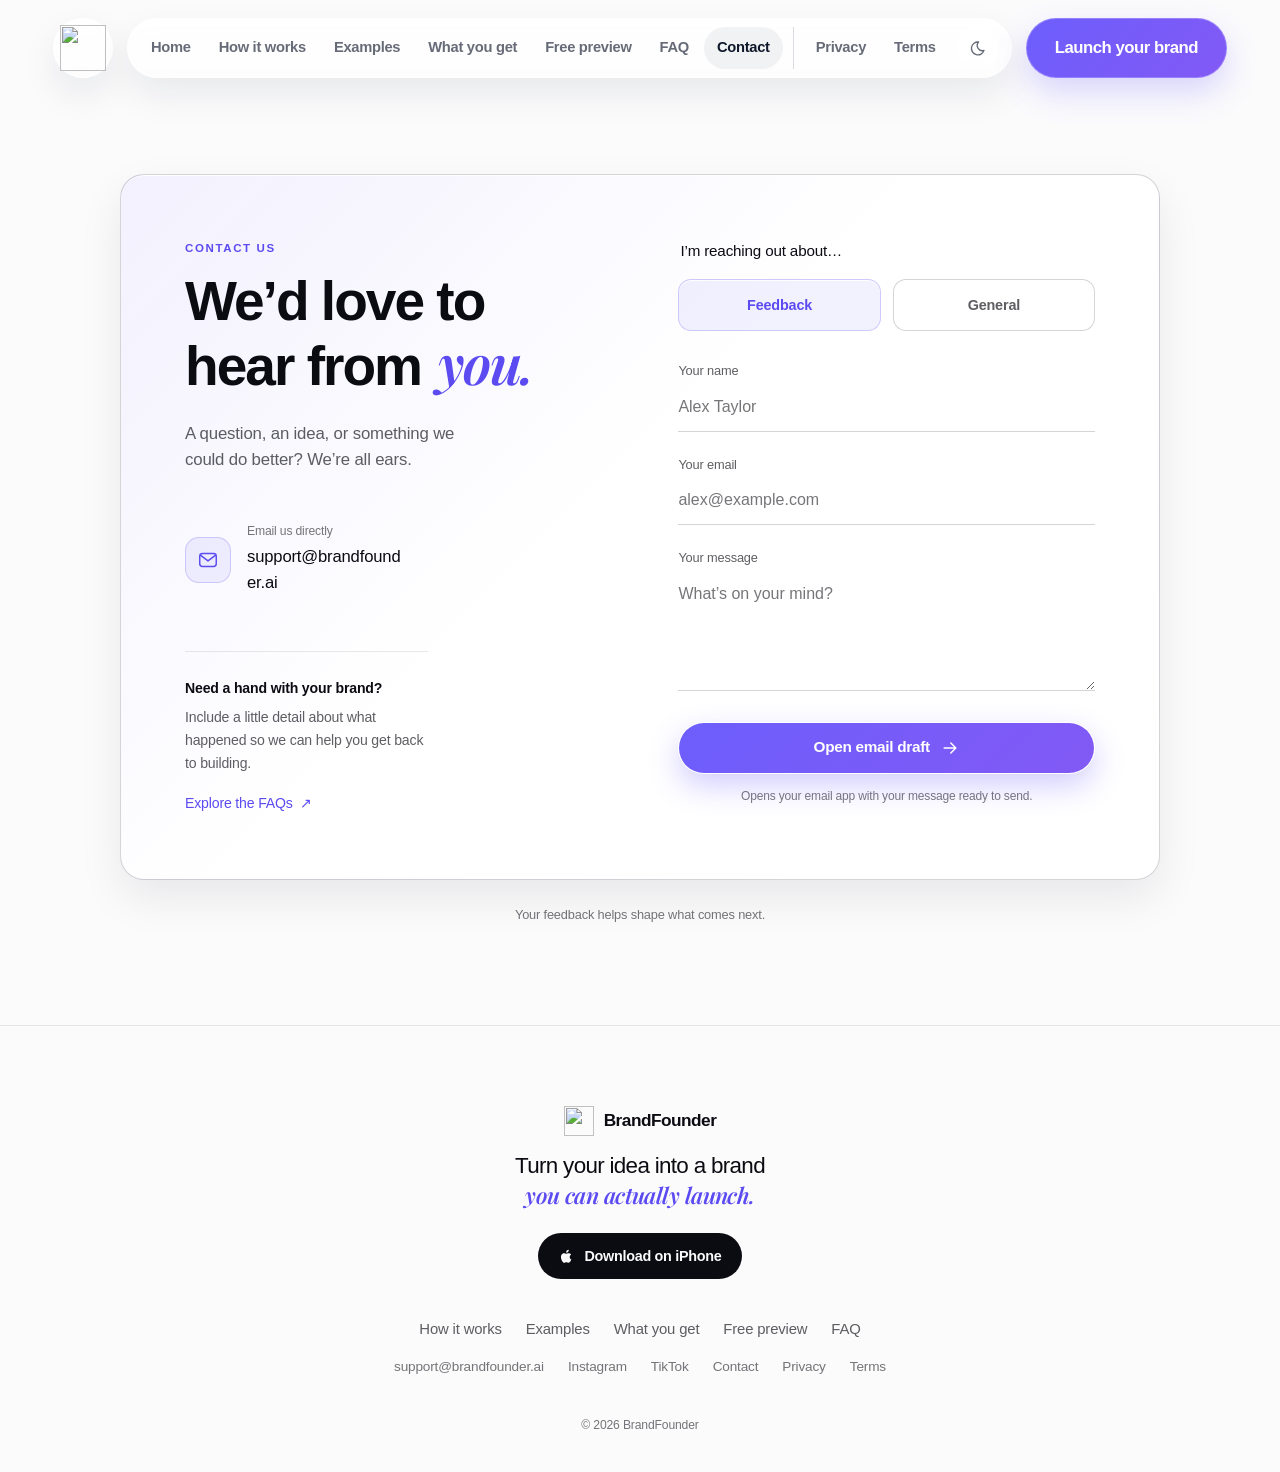
==== pages/contact.html @ 8dac2c92 "Rebuild the desktop hero as layers with a Revolut-style scroll transition The desktop hero is the or" ====
<!DOCTYPE html>
<html lang="en-GB">
<head>
  <meta charset="UTF-8" />
  <meta name="viewport" content="width=device-width, initial-scale=1.0" />
  <meta name="color-scheme" content="dark light" />
  <meta name="theme-color" content="#07070d" media="(prefers-color-scheme: dark)" />
  <meta name="theme-color" content="#fbfbfc" media="(prefers-color-scheme: light)" />
  <title>Contact | BrandFounder</title>
  <meta name="description" content="Get in touch with BrandFounder. Share feedback, ask a question, or get help with your brand." />
  <link rel="canonical" href="https://brandfounder.ai/pages/contact.html" />
  <meta property="og:title" content="Contact | BrandFounder" />
  <meta property="og:description" content="Get in touch with BrandFounder. Share feedback, ask a question, or get help with your brand." />
  <meta property="og:type" content="website" />
  <meta property="og:url" content="https://brandfounder.ai/pages/contact.html" />
  <meta property="og:image" content="https://brandfounder.ai/images/logos/brandfounder-logo.png" />
  <meta name="twitter:card" content="summary_large_image" />
  <meta name="twitter:title" content="Contact | BrandFounder" />
  <meta name="twitter:description" content="Get in touch with BrandFounder. Share feedback, ask a question, or get help with your brand." />
  <meta name="twitter:image" content="https://brandfounder.ai/images/logos/brandfounder-logo.png" />
  <script>
    (() => {
      try {
        const storedTheme = window.localStorage.getItem('brandfounder-theme');
        if (storedTheme === 'light' || storedTheme === 'dark') document.documentElement.dataset.theme = storedTheme;
      } catch (error) { console.warn('Theme preference unavailable.', error); }
    })();
  </script>
  <link rel="stylesheet" href="../styles/fonts.css?v=26" />
  <link rel="stylesheet" href="../styles/site.css?v=26" />
  <link rel="stylesheet" href="../styles/navbar.css?v=26" />

  <script src="../scripts/navbar.js?v=26" defer></script>
  <script src="../scripts/site.js?v=26" defer></script>
  <link rel="stylesheet" href="../styles/contact.css" />
  <script src="../scripts/contact.js" defer></script>
  <link rel="icon" href="../favicon.ico?v=2" sizes="16x16 32x32 48x48 64x64" />
  <link rel="icon" type="image/svg+xml" href="../favicon.svg?v=2" sizes="any" />
</head>
<body class="contact-page">
  <a class="skip-link" href="#main">Skip to content</a>
  <header class="navbar">
    <div class="navbar-shell">
      <button class="navbar-brand" id="navbar-brand-toggle" type="button" aria-label="Open navigation" aria-controls="nav-menu" aria-expanded="true">
        <picture>
          <source srcset="../images/logos/logo_white.png" media="(prefers-color-scheme: dark)" data-theme-dark-source />
          <img src="../images/logos/logo_gradient.png" alt="" class="logo-icon" width="28" height="28" decoding="async" />
        </picture>
      </button>

      <div class="navbar-pill">
        <nav class="nav-links" aria-label="Primary">
          <button class="menu-toggle" id="menu-toggle" type="button" aria-label="Toggle menu" aria-controls="nav-menu" aria-expanded="false">
            <span></span><span></span><span></span>
          </button>
          <ul id="nav-menu">
            <li><a href="../index.html">Home</a></li>
            <li><a href="../index.html#how-it-works">How it works</a></li>
            <li><a href="../index.html#examples">Examples</a></li>
            <li><a href="../index.html#inside">What you get</a></li>
            <li><a href="../index.html#preview">Free preview</a></li>
            <li><a href="../index.html#faq">FAQ</a></li>
            <li><a href="contact.html" class="is-active" aria-current="page">Contact</a></li>
            <li class="nav-legal"><a href="privacy-policy.html">Privacy</a></li>
            <li class="nav-legal"><a href="terms.html">Terms</a></li>
            <li class="nav-cta-item"><a class="nav-menu-cta" href="https://apps.apple.com/app/id6759218062" target="_blank" rel="noopener noreferrer"><img class="nmc-icon" src="../images/icons/brandfounder-icon.png" alt="" width="44" height="44" loading="lazy" decoding="async" /><span class="nmc-text"><b>Launch your brand</b><small>Free preview on iPhone</small></span><svg class="nmc-arrow" viewBox="0 0 16 16" aria-hidden="true" fill="none" stroke="currentColor" stroke-width="1.8" stroke-linecap="round" stroke-linejoin="round"><path d="M3 8h10M9 4l4 4-4 4"/></svg></a></li>
          </ul>
        </nav>
        <button class="theme-toggle" id="theme-toggle" type="button" aria-label="Switch to dark mode" title="Switch to dark mode">
          <span class="theme-toggle-icon" aria-hidden="true"></span>
        </button>
      </div>

      <a class="navbar-cta" href="https://apps.apple.com/app/id6759218062" target="_blank" rel="noopener noreferrer">Launch your brand</a>
    </div>
  </header>

  <main id="main">
    <section class="contact-section" aria-labelledby="contact-title">
      <div class="wrap">
        <div class="contact-card">
          <div class="contact-intro">
            <p class="eyebrow">Contact us</p>
            <h1 class="h1" id="contact-title">We’d love to<br />hear from <span class="ser">you.</span></h1>
            <p class="contact-lede">A question, an idea, or something we could do better? We’re all ears.</p>
            <a class="contact-detail" href="mailto:support@brandfounder.ai">
              <span class="contact-icon" aria-hidden="true"><svg viewBox="0 0 24 24" fill="none" stroke="currentColor" stroke-width="1.6" stroke-linecap="round" stroke-linejoin="round"><rect x="3" y="5" width="18" height="14" rx="3"/><path d="m4 7 8 6 8-6"/></svg></span>
              <span><span class="contact-detail-label">Email us directly</span><span class="contact-email">support@brandfounder.ai</span></span>
            </a>
            <div class="contact-help">
              <p>Need a hand with your brand?</p>
              <span>Include a little detail about what happened so we can help you get back to building.</span>
              <a href="../index.html#faq">Explore the FAQs <span aria-hidden="true">↗</span></a>
            </div>
          </div>

          <form class="contact-form" id="contact-form" action="mailto:support@brandfounder.ai" method="post" enctype="text/plain" aria-label="Contact BrandFounder">
            <fieldset class="contact-topics">
              <legend>I’m reaching out about…</legend>
              <div class="contact-topic-options">
                <label class="contact-topic"><input type="radio" name="topic" value="Feedback" checked /><span>Feedback</span></label>
                <label class="contact-topic"><input type="radio" name="topic" value="General" /><span>General</span></label>
              </div>
            </fieldset>
            <div class="contact-field">
              <label for="contact-name">Your name</label>
              <input id="contact-name" name="name" type="text" autocomplete="name" placeholder="Alex Taylor" maxlength="100" required />
            </div>
            <div class="contact-field">
              <label for="contact-email">Your email</label>
              <input id="contact-email" name="email" type="email" autocomplete="email" placeholder="alex@example.com" maxlength="254" required />
            </div>
            <div class="contact-field contact-field--message">
              <label for="contact-message">Your message</label>
              <textarea id="contact-message" name="message" placeholder="What’s on your mind?" rows="4" maxlength="3000" required></textarea>
            </div>
            <button class="btn btn-grad contact-submit" type="submit" aria-describedby="contact-email-note">Open email draft <svg viewBox="0 0 24 24" fill="none" stroke="currentColor" stroke-width="1.8" stroke-linecap="round" stroke-linejoin="round" aria-hidden="true"><path d="M5 12h14M13 6l6 6-6 6"/></svg></button>
            <p class="contact-note" id="contact-email-note">Opens your email app with your message ready to send.</p>
            <p class="contact-status" id="contact-status" role="status" hidden>Your email app has been asked to open a draft. Send it there to get in touch. If it didn’t open, <a id="contact-draft-link" href="mailto:support@brandfounder.ai">try opening the draft again</a> or email <a href="mailto:support@brandfounder.ai">support@brandfounder.ai</a> directly.</p>
            <noscript><p class="contact-note">You can also email <a href="mailto:support@brandfounder.ai">support@brandfounder.ai</a> directly.</p></noscript>
          </form>
        </div>
        <p class="contact-below">Your feedback helps shape what comes next.</p>
      </div>
    </section>
  </main>

  <footer class="site-foot">
    <div class="wrap sf">
      <a class="sf-logo" href="../index.html" aria-label="BrandFounder home">
        <picture>
          <source srcset="../images/logos/logo_white.png" media="(prefers-color-scheme: dark)" data-theme-dark-source />
          <img src="../images/logos/logo_black.png" alt="" width="30" height="30" loading="lazy" decoding="async" />
        </picture>
        <span>BrandFounder</span>
      </a>
      <p class="sf-line">Turn your idea into a brand <span class="ser">you can actually launch.</span></p>
      <a class="sf-store" href="https://apps.apple.com/app/id6759218062" target="_blank" rel="noopener noreferrer">
        <svg viewBox="0 0 24 24" aria-hidden="true" fill="currentColor"><path d="M16.5 12.6c0-2.3 1.9-3.4 2-3.5-1.1-1.6-2.8-1.8-3.4-1.8-1.4-.2-2.8.9-3.5.9s-1.8-.8-3-.8c-1.5 0-2.9.9-3.7 2.3-1.6 2.7-.4 6.8 1.1 9 .8 1.1 1.6 2.3 2.8 2.2 1.1 0 1.6-.7 3-.7s1.8.7 3 .7 2-1.1 2.8-2.1c.9-1.2 1.2-2.4 1.3-2.4-.1 0-2.4-.9-2.4-3.8zM14.3 5.3c.6-.8 1-1.9.9-3-.9 0-2 .6-2.7 1.4-.6.7-1.1 1.8-.9 2.9 1 0 2.1-.5 2.7-1.3z"/></svg>
        <span>Download on iPhone</span>
      </a>

      <nav class="sf-nav" aria-label="Footer">
        <ul>
          <li><a href="../index.html#how-it-works">How it works</a></li>
          <li><a href="../index.html#examples">Examples</a></li>
          <li><a href="../index.html#inside">What you get</a></li>
          <li><a href="../index.html#preview">Free preview</a></li>
          <li><a href="../index.html#faq">FAQ</a></li>
        </ul>
        <ul class="sf-nav-2">
          <li><a href="mailto:support@brandfounder.ai">support@brandfounder.ai</a></li>
          <li><a href="https://www.instagram.com/brandfounder.ai/" target="_blank" rel="noopener noreferrer">Instagram</a></li>
          <li><a href="https://www.tiktok.com/@brandfounder.ai" target="_blank" rel="noopener noreferrer">TikTok</a></li>
          <li><a href="contact.html" aria-current="page">Contact</a></li>
          <li><a href="privacy-policy.html">Privacy</a></li>
          <li><a href="terms.html">Terms</a></li>
        </ul>
      </nav>

      <div class="sf-bar">
        <p>© <span id="year">2026</span> BrandFounder</p>
      </div>
    </div>
  </footer>
</body>
</html>
---- styles/fonts.css ----
@font-face {
  font-family: "Instrument Serif";
  font-style: normal;
  font-weight: 400;
  font-display: swap;
  src: url("../assets/fonts/instrument-serif/instrument-serif-regular-v5.ttf") format("truetype");
}

@font-face {
  font-family: "Instrument Serif";
  font-style: italic;
  font-weight: 400;
  font-display: swap;
  src: url("../assets/fonts/instrument-serif/instrument-serif-italic-v5.ttf") format("truetype");
}

/* Self Package's pack face, self-hosted (SIL Open Font License). */
@font-face {
  font-family: "Space Grotesk";
  font-style: normal;
  font-weight: 300 700;
  font-display: swap;
  src: url("../assets/fonts/space-grotesk/space-grotesk-variable.ttf") format("truetype");
}

/* The site serif: Playfair Display, self-hosted (SIL Open Font License). */
@font-face {
  font-family: "Playfair Display";
  font-style: normal;
  font-weight: 400 900;
  font-display: swap;
  src: url("../assets/fonts/playfair-display/playfair-display-variable.ttf") format("truetype");
}

@font-face {
  font-family: "Playfair Display";
  font-style: italic;
  font-weight: 400 900;
  font-display: swap;
  src: url("../assets/fonts/playfair-display/playfair-display-italic-variable.ttf") format("truetype");
}
---- styles/site.css ----
/* =====================================================================
   site.css — BrandFounder
   Mobile-first. One background, quiet surfaces, compositor-only motion.
   The legal pages share the tokens, base, type and buttons below and
   keep their own sections at the end of this file.
   ===================================================================== */

/* ---------------------------------------------------------------
   1 · TOKENS  (dark is the base; light overrides below)
   --------------------------------------------------------------- */
:root {
    color-scheme: dark;

    --bg:            #08080f;
    --bg-tint:       #0d0d17;
    --surface:       rgba(255, 255, 255, 0.04);
    --surface-2:     rgba(255, 255, 255, 0.07);
    --card:          #0f0f18;
    --card-2:        #14141f;
    --line:          rgba(255, 255, 255, 0.085);
    --line-2:        rgba(255, 255, 255, 0.16);
    --edge:          rgba(255, 255, 255, 0.07);

    --text:          #f4f4f7;
    --text-2:        rgba(255, 255, 255, 0.66);
    --text-3:        rgba(255, 255, 255, 0.55);

    --accent:        #7c6cff;
    --accent-2:      #6d5efc;
    --accent-3:      #8b5cf6;
    --accent-ink:    #b9adff;   /* serif accents inside headings */
    --accent-soft:   rgba(124, 108, 255, 0.14);
    --accent-line:   rgba(124, 108, 255, 0.34);

    /* one blending palette, used everywhere a palette is shown */
    --p1: #2a2160;
    --p2: #4f42b8;
    --p3: #8c74d0;
    --p4: #c2aec8;
    --p5: #ebddd0;

    --mark-invert: 0;   /* the white logo marks flip to black on light surfaces */

    --glow-1:        rgba(124, 108, 255, 0.30);
    --glow-2:        rgba(139, 92, 246, 0.22);
    --glow-3:        rgba(99, 102, 241, 0.18);
    --viz-bg:        linear-gradient(180deg, rgba(124, 108, 255, 0.075), rgba(124, 108, 255, 0) 78%);

    --shadow-sm: 0 2px 10px rgba(0, 0, 0, 0.34);
    --shadow-md: 0 18px 44px rgba(0, 0, 0, 0.42);
    --shadow-lg: 0 40px 90px rgba(0, 0, 0, 0.55);

    --sans: -apple-system, BlinkMacSystemFont, "SF Pro Display", "SF Pro Text",
            "Helvetica Neue", "Segoe UI", Roboto, Arial, sans-serif;
    --mono: ui-monospace, SFMono-Regular, "SF Mono", Menlo, Consolas, monospace;
    /* The site serif, examples included: self-hosted Playfair Display. */
    --serif: "Playfair Display", Georgia, "Times New Roman", serif;

    --wrap: 1040px;
    --gut: 20px;
    --sec-y: clamp(76px, 10vw, 120px);
    --radius: 18px;
    --radius-lg: 24px;

    --ease: cubic-bezier(0.22, 1, 0.36, 1);
    --dur: 720ms;
}

@media (prefers-color-scheme: light) {
    :root:not([data-theme="dark"]) {
        color-scheme: light;
        --bg:          #fbfbfc;
        --bg-tint:     #f3f3f7;
        --surface:     #ffffff;
        --surface-2:   #ffffff;
        --card:        #ffffff;
        --card-2:      #ffffff;
        --line:        rgba(11, 11, 20, 0.09);
        --line-2:      rgba(11, 11, 20, 0.17);
        --edge:        rgba(255, 255, 255, 0.9);
        --text:        #0b0b12;
        --text-2:      rgba(11, 11, 18, 0.66);
        --text-3:      rgba(11, 11, 18, 0.56);
        --accent:      #5b4bf0;
        --accent-2:    #4c3ce8;
        --accent-3:    #7c3aed;
        --accent-ink:  #5b4bf0;
        --accent-soft: rgba(91, 75, 240, 0.08);
        --accent-line: rgba(91, 75, 240, 0.24);
        --p1: #2a2160;
        --p2: #4f42b8;
        --p3: #8c74d0;
        --p4: #c2aec8;
        --p5: #ebddd0;
        --mark-invert: 1;
        --glow-1:      rgba(124, 108, 255, 0.20);
        --glow-2:      rgba(139, 92, 246, 0.14);
        --glow-3:      rgba(99, 102, 241, 0.12);
        --viz-bg:      linear-gradient(180deg, rgba(91, 75, 240, 0.05), rgba(91, 75, 240, 0) 78%);
        --shadow-sm: 0 2px 10px rgba(11, 11, 30, 0.05);
        --shadow-md: 0 18px 44px rgba(11, 11, 30, 0.08);
        --shadow-lg: 0 40px 90px rgba(11, 11, 30, 0.12);
    }
}

:root[data-theme="light"] {
    color-scheme: light;
    --bg:          #fbfbfc;
    --bg-tint:     #f3f3f7;
    --surface:     #ffffff;
    --surface-2:   #ffffff;
    --card:        #ffffff;
    --card-2:      #ffffff;
    --line:        rgba(11, 11, 20, 0.09);
    --line-2:      rgba(11, 11, 20, 0.17);
    --edge:        rgba(255, 255, 255, 0.9);
    --text:        #0b0b12;
    --text-2:      rgba(11, 11, 18, 0.66);
    --text-3:      rgba(11, 11, 18, 0.56);
    --accent:      #5b4bf0;
    --accent-2:    #4c3ce8;
    --accent-3:    #7c3aed;
    --accent-ink:  #5b4bf0;
    --accent-soft: rgba(91, 75, 240, 0.08);
    --accent-line: rgba(91, 75, 240, 0.24);
    --p1: #2a2160;
    --p2: #4f42b8;
    --p3: #8c74d0;
    --p4: #c2aec8;
    --p5: #ebddd0;
    --mark-invert: 1;
    --glow-1:      rgba(124, 108, 255, 0.20);
    --glow-2:      rgba(139, 92, 246, 0.14);
    --glow-3:      rgba(99, 102, 241, 0.12);
    --viz-bg:      linear-gradient(180deg, rgba(91, 75, 240, 0.05), rgba(91, 75, 240, 0) 78%);
    --shadow-sm: 0 2px 10px rgba(11, 11, 30, 0.05);
    --shadow-md: 0 18px 44px rgba(11, 11, 30, 0.08);
    --shadow-lg: 0 40px 90px rgba(11, 11, 30, 0.12);
}

/* ---------------------------------------------------------------
   2 · BASE
   --------------------------------------------------------------- */
*, *::before, *::after { box-sizing: border-box; }

html {
    -webkit-text-size-adjust: 100%;
    scroll-behavior: smooth;
    scroll-padding-top: 0;
    overflow-x: hidden;
}
@supports (overflow: clip) { html { overflow-x: clip; } }

body {
    margin: 0;
    background: var(--bg);
    color: var(--text);
    font-family: var(--sans);
    font-size: 15px;
    line-height: 1.6;
    font-weight: 400;
    letter-spacing: -0.011em;
    -webkit-font-smoothing: antialiased;
    -moz-osx-font-smoothing: grayscale;
}

img, svg, picture, video { display: block; max-width: 100%; }
img { height: auto; }
h1, h2, h3, h4, p, ol, ul, figure, blockquote { margin: 0; }
ul, ol { padding: 0; list-style: none; }
a { color: inherit; text-decoration: none; }
button { font: inherit; color: inherit; background: none; border: 0; padding: 0; cursor: pointer; }

::selection { background: var(--accent); color: #fff; }

:focus-visible {
    outline: 2px solid var(--accent);
    outline-offset: 3px;
    border-radius: 4px;
}

.skip-link {
    position: absolute; left: -9999px; top: 0; z-index: 2000;
    padding: 12px 18px; background: var(--accent); color: #fff;
    border-radius: 0 0 10px 0; font-weight: 600;
}
.skip-link:focus { left: 0; }

.anchor { display: block; height: 0; scroll-margin-top: 100px; }

.nowrap { white-space: nowrap; }

.sr-only {
    position: absolute; width: 1px; height: 1px; margin: -1px; padding: 0;
    overflow: hidden; clip: rect(0 0 0 0); clip-path: inset(50%);
    white-space: nowrap; border: 0;
}

/* ---------------------------------------------------------------
   3 · TYPE
   --------------------------------------------------------------- */
.h1, .h2, .h3 {
    font-weight: 600;
    letter-spacing: -0.036em;
    line-height: 1.06;
    text-wrap: balance;
}

.h1 { font-size: clamp(2.35rem, 9.4vw, 4.4rem); }
.h2 { font-size: clamp(1.8rem, 3.9vw, 2.65rem); line-height: 1.07; }
.h3 { font-size: clamp(1.06rem, 3.3vw, 1.14rem); line-height: 1.2; letter-spacing: -0.026em; }

/* The secondary face carries one short phrase, never a whole heading:
   Playfair Display, semibold italic. */
.ser {
    font-family: var(--serif);
    font-style: italic;
    font-weight: 600;
    letter-spacing: -0.025em;
}
/* the italic leans back into the preceding word — give it a hair of room */
.h1 .ser, .h2 .ser { margin-left: 0.06em; }

.lede {
    font-size: clamp(0.98rem, 2.4vw, 1.06rem);
    line-height: 1.58;
    color: var(--text-2);
    max-width: 50ch;
    text-wrap: pretty;
}

.body {
    font-size: 0.96rem;
    line-height: 1.58;
    color: var(--text-2);
    text-wrap: pretty;
}

.eyebrow {
    font-size: 0.72rem;
    font-weight: 600;
    letter-spacing: 0.14em;
    text-transform: uppercase;
    color: var(--accent);
    margin-bottom: 14px;
}

/* ---------------------------------------------------------------
   4 · LAYOUT
   --------------------------------------------------------------- */
.wrap { width: min(var(--wrap), 100% - (var(--gut) * 2)); margin-inline: auto; }

section { position: relative; }

.sec { padding-block: var(--sec-y); }

/* Section header: eyebrow, headline, optionally one supporting line. */
.head {
    display: grid;
    justify-items: center;
    text-align: center;
    margin-bottom: clamp(40px, 6vw, 64px);
}
.head .h2 { max-width: 17em; }
.head .lede { margin-top: 16px; }
.head .ser, .faq-head .ser { color: var(--accent-ink); }

@media (min-width: 760px) {
    :root { --gut: 32px; }
}

/* ---------------------------------------------------------------
   5 · BUTTONS
   --------------------------------------------------------------- */
.btn {
    position: relative;
    display: inline-flex;
    align-items: center;
    justify-content: center;
    gap: 10px;
    min-height: 52px;
    padding: 0 26px;
    border-radius: 999px;
    font-size: 0.96rem;
    font-weight: 600;
    letter-spacing: -0.02em;
    white-space: nowrap;
    isolation: isolate;
    overflow: hidden;
    transition: transform 260ms var(--ease), box-shadow 260ms var(--ease);
}
.btn-glyph { width: 20px; height: 20px; flex: 0 0 auto; }

.btn-grad {
    color: #fff;
    border: 1px solid transparent;
    background:
        linear-gradient(135deg, #6d5efc 0%, #8259f5 100%) padding-box,
        linear-gradient(135deg, rgba(255, 255, 255, 0.42), rgba(255, 255, 255, 0.06) 52%, rgba(255, 255, 255, 0.24)) border-box;
    box-shadow: 0 12px 30px rgba(109, 94, 252, 0.3);
}
.btn-grad::after,
.btn-light::after {
    content: "";
    position: absolute;
    inset: 0;
    z-index: -1;
    transform: translate3d(-120%, 0, 0);
    transition: transform 720ms var(--ease);
}
.btn-grad::after { background: linear-gradient(115deg, transparent 34%, rgba(255, 255, 255, 0.3) 50%, transparent 66%); }

.btn-light {
    background: #fff;
    color: #17142e;
    box-shadow: 0 16px 38px rgba(0, 0, 0, 0.22);
}
.btn-light::after { background: linear-gradient(115deg, transparent 34%, rgba(124, 108, 255, 0.2) 50%, transparent 66%); }

@media (hover: hover) {
    .btn:hover { transform: translateY(-2px); }
    .btn-grad:hover { box-shadow: 0 18px 40px rgba(109, 94, 252, 0.4); }
    .btn-light:hover { box-shadow: 0 22px 48px rgba(0, 0, 0, 0.28); }
    .btn-grad:hover::after,
    .btn-light:hover::after { transform: translate3d(120%, 0, 0); }
}
.btn:active { transform: translateY(0) scale(0.985); }

/* ---------------------------------------------------------------
   6 · MOTION PRIMITIVES
   Content is only hidden for reveal once JS has marked the page.
   --------------------------------------------------------------- */
/* Offset + opacity + a light blur that clears to `none`, so nothing keeps
   a filter layer once it has landed. Large image cards opt out of the
   blur with data-r="plain". */
.js [data-r] {
    opacity: 0;
    transform: translate3d(0, 18px, 0);
    filter: blur(6px);
    transition: opacity var(--dur) var(--ease), transform var(--dur) var(--ease), filter 600ms ease;
    transition-delay: calc(var(--rd, 0) * 90ms);
}
.js [data-r="plain"] { filter: none; transform: translate3d(0, 26px, 0); }
.js [data-r].is-in { opacity: 1; transform: none; filter: none; }

[data-r-group] > * {
    transition: opacity 700ms var(--ease), transform 700ms var(--ease), filter 600ms ease;
    transition-delay: calc(120ms + var(--i, 0) * 90ms);
}
.js [data-r-group]:not(.is-in) > * { opacity: 0; transform: translate3d(0, 14px, 0); filter: blur(5px); }

@media (prefers-reduced-motion: reduce) {
    html { scroll-behavior: auto; }
    *, *::before, *::after {
        animation-duration: 1ms !important;
        animation-iteration-count: 1 !important;
        transition-duration: 1ms !important;
        transition-delay: 0ms !important;
        scroll-behavior: auto !important;
    }
    .js [data-r], .js [data-r-group]:not(.is-in) > * { opacity: 1; transform: none; filter: none; }
}

/* ---------------------------------------------------------------
   7 · HERO
   --------------------------------------------------------------- */
.hero {
    position: relative;
    min-height: 100vh;
    min-height: 100svh;
    display: grid;
    align-items: end;
    padding: clamp(112px, 16vh, 160px) 0 clamp(34px, 6vh, 72px);
    /* clip sideways only, so the image can stretch up into an overscroll */
    overflow: hidden;
    overflow: clip visible;
    isolation: isolate;
    background: #6f54ee;
}
.hero::after {
    content: "";
    position: absolute;
    inset: 0;
    z-index: -1;
    background: linear-gradient(180deg, transparent 43%, rgba(26, 8, 57, 0.12) 62%, rgba(18, 7, 44, 0.68) 100%);
    pointer-events: none;
}
.hero-frame {
    position: absolute;
    inset: 0;
    z-index: -2;
    width: 100%;
    height: 100%;
    object-fit: cover;
    object-position: 50% 50%;
    transform-origin: 50% 100%;
}

/* dark mode only: a generous vignette that melts the render into the page */
.hero::before {
    content: "";
    position: absolute;
    inset: 0;
    z-index: -1;
    pointer-events: none;
    /* a soft rectangular vignette that follows the frame of the image;
       only the last sliver of the bottom meets the page colour */
    box-shadow: inset 0 0 clamp(90px, 12vw, 180px) clamp(10px, 2vw, 30px) color-mix(in srgb, var(--bg) 55%, transparent);
    background: linear-gradient(180deg, transparent 88%, var(--bg));
}
@media (prefers-color-scheme: light) { :root:not([data-theme="dark"]) .hero::before { display: none; } }
:root[data-theme="light"] .hero::before { display: none; }

.hero-inner { text-align: center; display: grid; justify-items: center; color: #fff; }
.hero-title {
    max-width: 18ch;
    margin-bottom: 14px;
    color: #fff;
    font-size: clamp(1.9rem, 4.2vw, 3.6rem);
    line-height: 1.02;
    text-shadow: 0 3px 32px rgba(20, 7, 50, 0.44);
}
.hero-title .ser { position: relative; display: inline-block; isolation: isolate; color: #fff; font-size: 1.04em; }
/* a white paintbrush swoosh under "a brand", painted left to right
   once the headline has landed */
.hero-title .ser::after {
    content: "";
    position: absolute;
    left: -0.02em;
    right: -0.04em;
    bottom: -0.17em;
    height: 0.2em;
    z-index: -1;
    background: url("data:image/svg+xml,%3Csvg xmlns='http://www.w3.org/2000/svg' viewBox='0 0 300 20' preserveAspectRatio='none'%3E%3Cpath fill='%23fff' d='M1 14.5C70 6.5 170 4.5 299 9C220 9.6 130 12.2 46 17.4C26 18.6 10 18.2 1 14.5Z'/%3E%3C/svg%3E") no-repeat center / 100% 100%;
    filter: drop-shadow(0 2px 8px rgba(20, 7, 50, 0.28));
    clip-path: inset(0 100% 0 0);
    transition: clip-path 760ms cubic-bezier(0.65, 0, 0.35, 1) 650ms;
}
html:not(.js) .hero-title .ser::after,
.hero-title.is-in .ser::after { clip-path: inset(0 0 0 0); }
.hero-cta { color: #111; min-height: 58px; padding-inline: clamp(22px, 4vw, 34px); }

/* "Out now on iPhone · Mac app almost ready" */
.platforms {
    display: inline-flex;
    flex-wrap: wrap;
    justify-content: center;
    align-items: center;
    gap: 8px 12px;
    font-size: 0.82rem;
    font-weight: 500;
    letter-spacing: -0.01em;
}
.platforms > span:not(.platforms-dot) { display: inline-flex; align-items: center; gap: 7px; }
.platforms img { width: 18px; height: 18px; border-radius: 5px; }
.platforms-dot { width: 3px; height: 3px; border-radius: 50%; background: currentColor; opacity: 0.5; }
.hero-platforms { margin-top: 18px; color: rgba(255, 255, 255, 0.8); text-shadow: 0 1px 12px rgba(20, 7, 50, 0.4); }

@media (max-width: 620px) {
    .hero { padding-bottom: 28px; }
    .hero-title { font-size: clamp(1.85rem, 8vw, 2.6rem); max-width: 14ch; }
    .hero-cta { min-height: 54px; font-size: 0.9rem; padding-inline: 19px; }
}

/* Phones: the portrait render and the copy travel together as one
   block, centred on the screen; the headline tucks up under the
   render's faded bottom edge. The page colour above and below the
   render continues its top and bottom edges, so neither seam shows. */
@media (max-width: 760px) {
    .hero {
        display: flex;
        flex-direction: column;
        justify-content: center;
        padding: 0 0 max(28px, env(safe-area-inset-bottom));
        background: linear-gradient(90deg, #8168eb, #8461f1 25%, #8d5aee 50%, #9f51f2 75%, #b64ef9);
    }
    .hero picture { position: relative; display: block; margin-bottom: -19vw; }
    /* above the render, the colours of its top edge, fading softly into
       the bottom-edge colours of the page (no seam, even before load) */
    .hero picture::before {
        content: "";
        position: absolute;
        inset: -100svh 0 55% 0;
        z-index: -3;
        background: linear-gradient(90deg, #a383e8, #a07bec 25%, #8c6ef0 50%, #7f5df3 75%, #8357ed);
        -webkit-mask-image: linear-gradient(180deg, #000 calc(100% - 40vw), transparent);
        mask-image: linear-gradient(180deg, #000 calc(100% - 40vw), transparent);
        pointer-events: none;
    }
    .hero-frame {
        position: relative;
        inset: auto;
        width: 100%;
        height: auto;
        aspect-ratio: 1087 / 1350;
        -webkit-mask-image: linear-gradient(180deg, transparent 0%, #000 7%, #000 74%, transparent 99%);
        mask-image: linear-gradient(180deg, transparent 0%, #000 7%, #000 74%, transparent 99%);
    }
    .hero::after { background: linear-gradient(180deg, transparent 55%, rgba(26, 8, 57, 0.14) 72%, rgba(18, 7, 44, 0.6) 100%); }
}

/* ---------------------------------------------------------------
   8 · HOW IT WORKS — idea types in, the brand builds around it
   --------------------------------------------------------------- */
.how { position: relative; overflow: hidden; overflow: clip; isolation: isolate; }
/* The glow behind the demo fades in once the section arrives. */
.how-pin { position: relative; }
.how-glow {
    position: absolute;
    left: 50%;
    top: 50%;
    z-index: -1;
    width: min(1100px, 150vw);
    aspect-ratio: 1.6;
    transform: translate3d(-50%, -42%, 0);
    background:
        radial-gradient(closest-side, var(--glow-1), transparent 72%),
        radial-gradient(40% 50% at 30% 60%, var(--glow-2), transparent 70%);
    opacity: 0;
    transition: opacity 1600ms ease;
    pointer-events: none;
}
.how.is-lit .how-glow { opacity: 0.75; }
html:not(.js) .how-glow { opacity: 0.75; }
.demo {
    --ph-w: clamp(142px, 38vw, 176px);
    display: grid;
    justify-items: center;
}

/* --- the idea field --- */
.tbox { display: grid; gap: 8px; width: min(100%, 540px); }
.tbox-label {
    font-size: 0.66rem;
    font-weight: 600;
    letter-spacing: 0.14em;
    text-transform: uppercase;
    color: var(--accent);
    padding-left: 2px;
}
.tbox-field {
    display: block;
    min-height: 58px;
    padding: 16px 18px;
    border-radius: 14px;
    border: 1px solid var(--accent);
    background: var(--card);
    box-shadow: 0 0 0 4px var(--accent-soft), var(--shadow-md);
    font-size: clamp(0.94rem, 2.6vw, 1.02rem);
    line-height: 1.45;
    letter-spacing: -0.015em;
    color: var(--text);
}
.tbox-text { white-space: pre-wrap; }
.tbox-caret {
    display: none;
    width: 2px;
    height: 1.1em;
    margin-left: 1px;
    background: var(--accent);
    vertical-align: -0.18em;
    border-radius: 1px;
}
.tbox.is-typing .tbox-caret { display: inline-block; animation: caret 1s steps(2, start) infinite; }
@keyframes caret { 50% { opacity: 0; } }

/* --- connector: the wire draws, and a dot carries the idea down it --- */
.demo-link { --wire-h: clamp(34px, 6vw, 52px); position: relative; display: grid; justify-items: center; }
.demo-wire {
    width: 20px;
    height: var(--wire-h);
    overflow: visible;
}
.wire-dot {
    position: absolute;
    top: 0;
    left: 50%;
    width: 7px;
    height: 7px;
    margin-left: -3.5px;
    border-radius: 50%;
    background: var(--accent);
    box-shadow: 0 0 0 4px var(--accent-soft), 0 0 14px var(--accent);
    opacity: 0;
}
.demo.is-built .wire-dot { animation: wire-travel 820ms var(--ease) forwards; }
@keyframes wire-travel {
    0%   { opacity: 0; transform: translate3d(0, 0, 0); }
    18%  { opacity: 1; }
    80%  { opacity: 1; }
    100% { opacity: 0; transform: translate3d(0, calc(var(--wire-h) - 7px), 0); }
}
.demo-wire path {
    fill: none;
    stroke: var(--accent);
    stroke-width: 1.5;
    stroke-linecap: round;
    vector-effect: non-scaling-stroke;
    stroke-dasharray: 100;
    stroke-dashoffset: 0;
    transition: stroke-dashoffset 700ms var(--ease);
}

/* --- stage: palette/type/plan chips · phones · shipped visuals --- */
.demo-stage {
    width: 100%;
    display: grid;
    justify-items: center;
    gap: 22px;
}

.phoneset {
    position: relative;
    width: calc(var(--ph-w) * 2.1);
    height: calc(var(--ph-w) * 2.12);
}
.ph {
    position: absolute;
    top: 0;
    left: 50%;
    width: var(--ph-w);
    transition: transform 1000ms var(--ease), opacity 700ms ease;
    will-change: transform;
}
.ph img { width: 100%; filter: drop-shadow(0 24px 40px rgba(0, 0, 0, 0.5)); }
.ph--l { z-index: 1; transform: translate3d(calc(-50% - var(--ph-w) * 0.5), 6%, 0) scale(0.86) rotate(-7deg); }
.ph--r { z-index: 2; transform: translate3d(calc(-50% + var(--ph-w) * 0.5), 6%, 0) scale(0.86) rotate(7deg); }
.ph--f { z-index: 3; transform: translate3d(-50%, 0, 0); }
.ph--r { transition-delay: 60ms; }
.ph--l { transition-delay: 120ms; }

@media (prefers-color-scheme: light) {
    :root:not([data-theme="dark"]) .ph img { filter: drop-shadow(0 22px 36px rgba(20, 18, 50, 0.2)); }
}
:root[data-theme="light"] .ph img { filter: drop-shadow(0 22px 36px rgba(20, 18, 50, 0.2)); }

.sats {
    display: flex;
    flex-wrap: wrap;
    justify-content: center;
    gap: 8px;
    order: 2;
}
.sat {
    display: grid;
    justify-items: center;
    align-content: center;
    gap: 6px;
    min-width: 76px;
    padding: 10px 10px 8px;
    border-radius: 14px;
    border: 1px solid var(--line-2);
    background: var(--card);
    box-shadow: var(--shadow-sm), inset 0 1px 0 var(--edge);
    transition: opacity 600ms var(--ease), transform 800ms var(--ease);
}
.sat-cap {
    font-size: 0.56rem;
    font-weight: 600;
    letter-spacing: 0.12em;
    text-transform: uppercase;
    color: var(--text-3);
    white-space: nowrap;
}
.sat-wheel {
    width: 26px; height: 26px;
    border-radius: 50%;
    background: conic-gradient(from 200deg, var(--p1), var(--p2), var(--p3), var(--p4), var(--p5), var(--p3), var(--p1));
    -webkit-mask: radial-gradient(circle, transparent 41%, #000 43%);
    mask: radial-gradient(circle, transparent 41%, #000 43%);
}
.sat-aa { display: flex; align-items: baseline; gap: 3px; height: 26px; line-height: 1; }
.sat-aa em { font-family: var(--serif); font-style: italic; font-weight: 600; font-size: 1.24rem; letter-spacing: -0.01em; }
.sat-aa i  { font-family: var(--sans); font-style: normal; font-weight: 600; font-size: 0.86rem; color: var(--text-3); }
.sat-tag { display: inline-flex; align-items: center; gap: 4px; height: 26px; color: var(--accent); }
.sat-tag svg { width: 15px; height: 15px; }
.sat-tag b { font-size: 0.86rem; font-weight: 600; letter-spacing: -0.02em; color: var(--text); }
.sat-icon { width: 24px; height: 26px; color: var(--accent); }

.outs { display: grid; justify-items: center; gap: 10px; order: 3; }
.out-label {
    display: inline-flex; align-items: center; gap: 8px;
    font-size: 0.64rem; font-weight: 600;
    letter-spacing: 0.12em; text-transform: uppercase;
    color: var(--text-3);
}
.out-label img { width: 15px; height: 15px; opacity: 0.8; }
.out-row { display: flex; gap: 8px; }
.out-row img {
    width: clamp(78px, 24vw, 96px);
    aspect-ratio: 1; object-fit: cover;
    border-radius: 12px; border: 1px solid var(--line);
    box-shadow: var(--shadow-sm);
    transition: opacity 600ms var(--ease), transform 800ms var(--ease);
}

/* Desktop: chips left, phones centre, visuals right */
@media (min-width: 860px) {
    .demo { --ph-w: clamp(180px, 15.5vw, 214px); }
    .demo-stage {
        grid-template-columns: 1fr auto 1fr;
        align-items: center;
        gap: clamp(28px, 4vw, 56px);
    }
    .sats { order: 0; justify-self: end; display: grid; justify-items: end; gap: 10px; }
    .sat:nth-child(even) { margin-right: 34px; }
    .outs { order: 0; justify-self: start; justify-items: start; }
    .out-row { flex-direction: column; }
    .out-row img { width: 92px; }
    .out-row img:nth-child(2) { margin-left: 26px; }
}

/* Armed (JS running, not yet built): everything waits for the idea */
.demo.is-armed:not(.is-built) .demo-wire path { stroke-dashoffset: 100; }
.demo.is-armed:not(.is-built) .ph { opacity: 0; transform: translate3d(-50%, 30px, 0) scale(0.92); }
.demo.is-armed:not(.is-built) .sat,
.demo.is-armed:not(.is-built) .out-row img { opacity: 0; transform: translate3d(0, 14px, 0) scale(0.94); }
.demo.is-armed:not(.is-built) .out-label { opacity: 0; }
.out-label { transition: opacity 600ms ease 500ms; }

.demo.is-built .sat:nth-child(1) { transition-delay: 380ms; }
.demo.is-built .sat:nth-child(2) { transition-delay: 460ms; }
.demo.is-built .sat:nth-child(3) { transition-delay: 540ms; }
.demo.is-built .sat:nth-child(4) { transition-delay: 620ms; }
.demo.is-built .sat:nth-child(5) { transition-delay: 700ms; }
.demo.is-built .out-row img:nth-child(1) { transition-delay: 560ms; }
.demo.is-built .out-row img:nth-child(2) { transition-delay: 660ms; }
.demo.is-built .out-row img:nth-child(3) { transition-delay: 760ms; }

/* gentle idle float once built (uses `translate`, so it never fights the reveal transform) */
.demo.is-built .sat { animation: bob 6.5s ease-in-out 1.6s infinite alternate; }
.demo.is-built .sat:nth-child(2n) { animation-duration: 7.8s; animation-direction: alternate-reverse; }
.demo.is-built .sat:nth-child(3n) { animation-duration: 8.6s; }
@keyframes bob { from { translate: 0 0; } to { translate: 0 -6px; } }
.demo[data-paused] .sat { animation-play-state: paused; }

/* ---------------------------------------------------------------
   9 · EXAMPLES — switchable example packs on their own backdrops
   Typography follows the app's example-pack cards: each brand keeps
   its own wordmark, Henley sets the card in the serif (Playfair), Self Package
   in Space Grotesk. palette[2] is the card accent (--a).
   Panels stack in one grid cell so switching never changes height.
   --------------------------------------------------------------- */
/* one shrinkable column, or the tab strip's width blows out the page on phones */
.ex-shell { display: grid; grid-template-columns: minmax(0, 1fr); gap: 18px; }
.ex-nav { display: flex; justify-content: center; }

.ex-tabs,
.pk-tabs {
    position: relative;
    display: flex;
    gap: 4px;
    max-width: 100%;
    padding: 5px;
    border-radius: 999px;
    border: 1px solid var(--line);
    background: var(--surface);
    box-shadow: var(--shadow-sm);
    overflow-x: auto;
    scrollbar-width: none;
    -webkit-overflow-scrolling: touch;
}
.ex-tabs::-webkit-scrollbar,
.pk-tabs::-webkit-scrollbar { display: none; }

.ex-tab {
    position: relative;
    flex: 0 0 auto;
    display: inline-flex;
    align-items: center;
    gap: 8px;
    height: 40px;
    padding: 0 16px 0 12px;
    border-radius: 999px;
    font-size: 0.88rem;
    font-weight: 600;
    letter-spacing: -0.015em;
    color: var(--text-2);
    white-space: nowrap;
    overflow: hidden;
    transition: color 300ms ease, background-color 300ms ease;
}
.ex-tab img { width: 18px; height: 18px; filter: invert(var(--mark-invert)); opacity: 0.8; }
.ex-tab.is-active { background: var(--text); color: var(--bg); }
.ex-tab.is-active img { filter: invert(calc(1 - var(--mark-invert))); opacity: 1; }
@media (hover: hover) { .ex-tab:not(.is-active):hover { color: var(--text); background: var(--surface-2); } }

.ex-tab-plus {
    display: grid; place-items: center;
    width: 18px; height: 18px;
    border-radius: 50%;
    border: 1px dashed currentColor;
    font-size: 0.8rem; line-height: 1;
}
.ex-tab--yours:not(.is-active) { color: var(--accent-ink); }

/* autoplay progress, drawn under the active pill */
.ex-tab-bar {
    position: absolute;
    left: 14px; right: 14px; bottom: 5px;
    height: 2px;
    border-radius: 2px;
    background: currentColor;
    opacity: 0;
    transform: scaleX(0);
    transform-origin: left;
}
.ex-shell.is-auto .ex-tab.is-active .ex-tab-bar {
    opacity: 0.32;
    animation: ex-progress var(--ex-dur, 6500ms) linear forwards;
}
.ex-shell[data-paused] .ex-tab-bar { animation-play-state: paused; }
@keyframes ex-progress { to { transform: scaleX(1); } }

/* --- the carousel: every slide is its own card, the centred one in
       focus, neighbours peeking either side. Slides share one grid cell
       and move on transform only; JS sets --off (-2 to 2) per slide. */
.ex-viewport {
    --ex-w: min(1060px, 100vw - (var(--gut) * 2));
    --ex-gap: clamp(14px, 2vw, 28px);
    width: 100%;
    overflow: hidden;
    overflow: clip;
    padding-block: 10px 40px;
    touch-action: pan-y;
}
.ex-track {
    display: grid;
    width: var(--ex-w);
    margin-inline: auto;
}

.ex-slide {
    --ex-bg: #0c0a14;
    --ex-ink: #ffffff;
    --ex-ink-2: rgba(255, 255, 255, 0.7);
    --ex-ink-3: rgba(255, 255, 255, 0.5);
    --ex-line: rgba(255, 255, 255, 0.12);
    --ex-fill: rgba(255, 255, 255, 0.05);
    --ex-veil: linear-gradient(180deg, rgba(10, 8, 16, 0.5) 0%, rgba(10, 8, 16, 0.86) 46%, rgba(10, 8, 16, 0.92) 100%);
    --ex-veil-wide: linear-gradient(90deg, rgba(10, 8, 16, 0.3) 0%, rgba(10, 8, 16, 0.78) 48%, rgba(10, 8, 16, 0.9) 100%);
    --ex-shadow: 0 30px 70px rgba(0, 0, 0, 0.45);
    --ex-yours-bg:
        radial-gradient(60% 70% at 22% 40%, rgba(124, 92, 255, 0.42), transparent 70%),
        radial-gradient(50% 60% at 90% 90%, rgba(194, 174, 200, 0.22), transparent 70%),
        linear-gradient(135deg, #120d2a, #1d1446);

    grid-area: 1 / 1;
    position: relative;
    overflow: hidden;
    isolation: isolate;
    border-radius: clamp(22px, 2.6vw, 30px);
    background: var(--ex-bg);
    color: var(--ex-ink);
    box-shadow: var(--shadow-lg), inset 0 0 0 1px var(--ex-line);
    transform: translate3d(calc(var(--off, 0) * (100% + var(--ex-gap))), 0, 0) scale(0.94);
    opacity: 0.42;
    transition: transform 900ms var(--ease), opacity 700ms ease;
    cursor: pointer;
}
.ex-slide.is-active { transform: translate3d(0, 0, 0); opacity: 1; cursor: auto; }
.ex-slide.is-far { opacity: 0; }
.ex-slide.no-anim { transition: none; }
.ex-slide:not(.is-active) .ex-panel { pointer-events: none; }
@media (hover: hover) { .ex-slide.is-near:hover { opacity: 0.62; } }

@media (prefers-color-scheme: light) {
    :root:not([data-theme="dark"]) .ex-slide--yours {
        --ex-bg: #f7f6f9;
        --ex-ink: #0b0b12;
        --ex-ink-2: rgba(11, 11, 18, 0.66);
        --ex-ink-3: rgba(11, 11, 18, 0.5);
        --ex-line: rgba(11, 11, 20, 0.1);
        --ex-fill: rgba(11, 11, 20, 0.035);
        --ex-veil: linear-gradient(180deg, rgba(250, 249, 251, 0.5) 0%, rgba(250, 249, 251, 0.88) 46%, rgba(250, 249, 251, 0.95) 100%);
        --ex-veil-wide: linear-gradient(90deg, rgba(250, 249, 251, 0.38) 0%, rgba(250, 249, 251, 0.86) 48%, rgba(250, 249, 251, 0.95) 100%);
        --ex-shadow: 0 26px 60px rgba(20, 18, 50, 0.16);
        --ex-yours-bg:
            radial-gradient(55% 65% at 24% 42%, rgba(140, 116, 208, 0.22), transparent 70%),
            radial-gradient(45% 55% at 88% 88%, rgba(235, 221, 208, 0.7), transparent 70%),
            linear-gradient(135deg, #fbfaff, #f3f0fa);
    }
}
:root[data-theme="light"] .ex-slide--yours {
    --ex-bg: #f7f6f9;
    --ex-ink: #0b0b12;
    --ex-ink-2: rgba(11, 11, 18, 0.66);
    --ex-ink-3: rgba(11, 11, 18, 0.5);
    --ex-line: rgba(11, 11, 20, 0.1);
    --ex-fill: rgba(11, 11, 20, 0.035);
    --ex-veil: linear-gradient(180deg, rgba(250, 249, 251, 0.5) 0%, rgba(250, 249, 251, 0.88) 46%, rgba(250, 249, 251, 0.95) 100%);
    --ex-veil-wide: linear-gradient(90deg, rgba(250, 249, 251, 0.38) 0%, rgba(250, 249, 251, 0.86) 48%, rgba(250, 249, 251, 0.95) 100%);
    --ex-shadow: 0 26px 60px rgba(20, 18, 50, 0.16);
    --ex-yours-bg:
        radial-gradient(55% 65% at 24% 42%, rgba(140, 116, 208, 0.22), transparent 70%),
        radial-gradient(45% 55% at 88% 88%, rgba(235, 221, 208, 0.7), transparent 70%),
        linear-gradient(135deg, #fbfaff, #f3f0fa);
}

/* backdrops */
.ex-bd {
    position: absolute;
    inset: 0;
    z-index: -1;
    background-size: cover;
    background-position: center;
}
.ex-bd::after { content: ""; position: absolute; inset: 0; background: var(--ex-veil); }
@media (min-width: 900px) { .ex-bd::after { background: var(--ex-veil-wide); } }
/* A missing backdrop file just leaves the brand gradient underneath. */
.ex-bd--northline   { background-image: url("../images/web/examples/northline_backdrop.jpg"),   linear-gradient(135deg, #2a1f3d, #514594); }
.ex-bd--selfpackage { background-image: url("../images/web/examples/selfpackage_backdrop.jpg"), linear-gradient(135deg, #3d192c, #6e3752); }
.ex-bd--henley      { background-image: url("../images/web/examples/henley_backdrop.jpg"),      linear-gradient(135deg, #2b2a2e, #5b3b3b); }
.ex-bd--endometer   { background-image: url("../images/web/examples/endometer_backdrop.jpg"),   linear-gradient(135deg, #415875, #6f86a2 55%, #afc0d2); }
.ex-bd--yours { background: var(--ex-yours-bg); }
.ex-bd--yours::after { display: none; }

.ex-panel { display: grid; gap: 22px; padding: 16px 16px 22px; }

/* per-pack card faces */
.ex-font--sans    { --ex-face: var(--sans);  --ex-quote-face: var(--serif); --ex-quote-ls: -0.01em; }
.ex-font--serif   { --ex-face: var(--serif); --ex-quote-face: var(--serif); --ex-quote-ls: -0.01em; letter-spacing: -0.01em; }
.ex-font--grotesk { --ex-face: "Space Grotesk", var(--sans); --ex-quote-face: "Space Grotesk", var(--sans); }
.ex-panel { font-family: var(--ex-face); }

.ex-hero {
    position: relative;
    aspect-ratio: 4 / 5;
    max-height: 72vh;
    overflow: hidden;
    border-radius: 20px;
    background: var(--ex-fill);
    box-shadow: var(--ex-shadow), inset 0 0 0 1px var(--ex-line);
}
.ex-hero img { width: 100%; height: 100%; object-fit: cover; }

.ex-info { display: grid; gap: 18px; align-content: center; min-width: 0; }

.ex-id { display: flex; align-items: center; gap: 13px; min-width: 0; }
.ex-tile {
    flex: 0 0 auto;
    display: grid; place-items: center;
    width: 50px; height: 50px;
    border-radius: 14px;
    background: linear-gradient(145deg, var(--t3), var(--t4));
    box-shadow: inset 0 0 0 1px rgba(255, 255, 255, 0.16), 0 10px 24px rgba(0, 0, 0, 0.28);
}
.ex-tile img { width: 32px; height: 32px; object-fit: contain; filter: drop-shadow(0 1px 2px rgba(0, 0, 0, 0.32)); }
.ex-tile--ghost {
    background: var(--ex-fill);
    box-shadow: none;
    border: 1px dashed var(--ex-ink-3);
    font-size: 1.1rem; font-weight: 600;
    color: var(--ex-ink-2);
}
.ex-who { display: grid; gap: 4px; min-width: 0; }

/* wordmarks — one line, never wrapping */
.ex-wm {
    display: block;
    font-family: var(--sans);
    font-size: 22px;
    font-weight: 700;
    line-height: 1.1;
    letter-spacing: 0;
    white-space: nowrap;
    overflow: hidden;
    text-overflow: ellipsis;
}
.ex-wm--henley      { font-family: var(--serif); font-size: 20px; font-weight: 400; text-transform: uppercase; letter-spacing: 4px; }
@media (max-width: 400px) { .ex-wm--henley { font-size: 17px; letter-spacing: 3.4px; } }   /* shrink to fit, never cut off */
.ex-wm--northline   { font-size: 19px; font-weight: 400; text-transform: uppercase; letter-spacing: 4.2px; }
.ex-wm--endometer   { font-size: 23px; font-weight: 600; letter-spacing: -0.2px; }
.ex-wm--selfpackage { font-family: "Space Grotesk", var(--sans); font-size: 24px; font-weight: 700; letter-spacing: -1.3px; }

.ex-cat { font-size: 12px; font-weight: 600; letter-spacing: 0.5px; color: var(--ex-ink-3); }

.ex-facts { margin: 0; display: grid; gap: 14px; }
.ex-fact { display: grid; gap: 6px; }
.ex-fact dt,
.ex-k {
    display: flex;
    align-items: center;
    gap: 7px;
    font-family: var(--sans);
    font-size: 9px;
    font-weight: 700;
    letter-spacing: 1.1px;
    text-transform: uppercase;
    color: var(--ex-ink-3);
}
.ex-fact dt::before,
.ex-k::before {
    content: "";
    width: 10px; height: 2px;
    border-radius: 1px;
    background: var(--a);
}
.ex-fact dd { margin: 0; }
.ex-tagline {
    font-family: var(--ex-quote-face);
    letter-spacing: var(--ex-quote-ls, 0);
    font-size: clamp(16px, 1.7vw, 19px);
    font-weight: 600;
    font-style: italic;
    line-height: 1.3;
    display: -webkit-box;
    -webkit-line-clamp: 2;
    -webkit-box-orient: vertical;
    overflow: hidden;
}
.ex-tone { font-size: 13px; font-weight: 600; opacity: 0.86; }

/* five swatch bars, each labelled with its hex (dark text on the
   near-white tones, set by JS) */
.ex-pal { display: flex; gap: 4px; max-width: 380px; }
.ex-pal i {
    position: relative;
    flex: 1 1 0;
    display: grid;
    place-items: center;
    min-width: 0;
    height: 38px;
    border-radius: 7px;
    background: var(--c);
    box-shadow: inset 0 0 0 1px var(--ex-line);
    transition: transform 300ms var(--ease);
}
.ex-pal i span {
    font: 600 9.5px/1 var(--mono);
    letter-spacing: 0.02em;
    color: #fff;
    text-shadow: 0 1px 2px rgba(0, 0, 0, 0.28);
    white-space: nowrap;
}
.ex-pal i.is-light span { color: #111; text-shadow: none; }
@media (hover: hover) {
    .ex-pal i:hover { transform: translate3d(0, -3px, 0); }
}
.ex-pal--ghost i { background: var(--ex-fill); box-shadow: inset 0 0 0 1px var(--ex-line); }

.ex-k { margin-bottom: 9px; }
.ex-row { display: grid; grid-template-columns: repeat(3, minmax(0, 1fr)); gap: 10px; }
.ex-row img {
    width: 100%;
    aspect-ratio: 4 / 5;
    object-fit: cover;
    border-radius: 12px;
    box-shadow: 0 12px 26px rgba(0, 0, 0, 0.3), inset 0 0 0 1px var(--ex-line);
    transition: transform 420ms var(--ease);
}
.ex-row img.is-sq { object-position: 12% 50%; }   /* keep a square ad's headline in frame */
@media (hover: hover) { .ex-row img:hover { transform: translate3d(0, -4px, 0); } }

/* the closing line, set like the app's quote box */
.ex-quote {
    position: relative;
    padding: 16px 18px 16px 58px;
    border-radius: 16px;
    background: var(--ex-fill);
    box-shadow: inset 0 0 0 1px var(--ex-line);
}
.ex-qmark {
    position: absolute;
    left: 12px; top: -4px;
    font-family: var(--serif);
    font-size: 74px;
    font-weight: 900;
    line-height: 1;
    color: var(--a);
    pointer-events: none;
}
.ex-qhead { font-family: var(--ex-quote-face); letter-spacing: var(--ex-quote-ls, 0); font-size: clamp(16px, 1.5vw, 18px); font-weight: 600; font-style: italic; line-height: 1.3; }
.ex-qsub { margin-top: 3px; font-size: 13px; color: var(--ex-ink-3); }
.ex-quote--yours { padding-left: 18px; display: grid; justify-items: start; }
.ex-quote--yours .btn { margin-top: 14px; }

/* "Yours": the empty slot, drawn as a dashed frame waiting to be filled */
.ex-ghost {
    display: grid;
    place-items: center;
    align-content: center;
    gap: 18px;
    background: transparent;
    box-shadow: none;
    border: 1.5px dashed color-mix(in srgb, var(--ex-ink) 22%, transparent);
}
.ex-ghost::before {
    content: "";
    position: absolute;
    inset: 0;
    background: linear-gradient(110deg, transparent 30%, color-mix(in srgb, var(--ex-ink) 7%, transparent) 50%, transparent 70%);
    transform: translate3d(-100%, 0, 0);
}
.ex-slide--yours.is-active .ex-ghost::before { animation: shimmer 2.8s ease-in-out 600ms infinite; }
@keyframes shimmer { to { transform: translate3d(100%, 0, 0); } }
.ex-ghost-mark {
    display: grid;
    place-items: center;
    width: 30%;
    aspect-ratio: 1;
    border-radius: 28%;
    background: linear-gradient(150deg, #9a86f0, var(--p2) 62%, var(--p1));
    box-shadow: 0 22px 50px rgba(79, 66, 184, 0.32), inset 0 1px 0 rgba(255, 255, 255, 0.35);
}
.ex-ghost-mark i { font-style: normal; font-size: clamp(2rem, 4vw, 3rem); font-weight: 300; line-height: 1; color: rgba(255, 255, 255, 0.9); }
.ex-ghost-cap { font-size: 0.68rem; font-weight: 600; letter-spacing: 0.14em; text-transform: uppercase; color: var(--ex-ink-3); }

.sk {
    display: inline-block; height: 12px; border-radius: 6px; vertical-align: middle;
    background: linear-gradient(90deg, var(--ex-line), color-mix(in srgb, var(--ex-ink) 5%, transparent));
}
.sk--w70 { width: 70%; }
.sk--w40 { width: 40%; }
.ex-pal--ghost i { background: transparent; box-shadow: none; border: 1.5px dashed color-mix(in srgb, var(--ex-ink) 20%, transparent); }

.ex-quote--yours { padding-left: 18px; display: grid; justify-items: start; }
.ex-yours-link {
    display: inline-flex; align-items: center; gap: 8px;
    margin-top: 12px;
    font-size: 0.92rem; font-weight: 600;
    color: var(--accent-ink);
}
.ex-yours-link svg { width: 15px; height: 15px; transition: transform 260ms var(--ease); }
@media (hover: hover) { .ex-yours-link:hover svg { transform: translate3d(3px, 0, 0); } }

.ex-note { justify-self: center; max-width: 62ch; font-size: 0.78rem; line-height: 1.5; color: var(--text-3); text-align: center; text-wrap: balance; }

/* On desktop the whole section (title, pills, card) fits one screen:
   the main image is sized by viewport height and everything else in the
   card tightens to match. */
@media (min-width: 900px) {
    .ex { padding-block: clamp(70px, 8.5vh, 96px) clamp(24px, 3vh, 48px); }
    .ex .head { margin-bottom: clamp(16px, 2.4vh, 26px); }
    .ex-viewport { padding-block: 6px 26px; }
    .ex-panel {
        grid-template-columns: auto minmax(0, 1fr);
        align-items: center;
        gap: clamp(30px, 3.6vw, 48px);
        padding: clamp(22px, 2.8vw, 32px);
    }
    .ex-hero { --exh: clamp(360px, 50vh, 500px); height: var(--exh); width: calc(var(--exh) * 0.8); max-height: none; }
    .ex-info { gap: 14px; }
    .ex-facts { gap: 12px; }
    .ex-k { margin-bottom: 7px; }
    .ex-row { max-width: 340px; gap: 8px; }
    .ex-pal { max-width: 340px; }
    .ex-row img { border-radius: 10px; }
    .ex-quote { padding: 12px 16px 12px 54px; }
    .ex-qmark { font-size: 64px; }
}

/* Phones and tablets: a native swipe row of cards. Every card is fully
   visible and tappable, the row scrolls with the finger (snapping card
   to card sideways only), and the brand chips above jump to a card. */
@media (max-width: 899px) {
    .ex-nav { width: 100%; }
    .ex-tabs {
        width: 100%;
        padding: 2px var(--gut);
        border: 0;
        border-radius: 0;
        background: none;
        box-shadow: none;
        gap: 8px;
        scroll-padding-inline: var(--gut);
    }
    .ex-tab {
        height: 38px;
        padding: 0 14px 0 10px;
        font-size: 0.84rem;
        background: var(--surface);
        box-shadow: inset 0 0 0 1px var(--line);
    }
    .ex-tab.is-active { box-shadow: none; }
    .ex-tab-bar { display: none; }

    .ex-viewport {
        --ex-card: min(84vw, 400px);
        overflow-x: auto;
        overflow-y: hidden;
        overscroll-behavior-x: contain;
        scroll-snap-type: x mandatory;
        scrollbar-width: none;
        -webkit-overflow-scrolling: touch;
        touch-action: pan-x pan-y;
        padding-block: 4px 30px;
    }
    .ex-viewport::-webkit-scrollbar { display: none; }
    .ex-track {
        display: flex;
        gap: 12px;
        width: max-content;
        padding-inline: calc((100vw - var(--ex-card)) / 2);
    }
    .ex-slide,
    .ex-slide.is-active,
    .ex-slide.is-far {
        flex: 0 0 var(--ex-card);
        width: var(--ex-card);
        transform: none;
        opacity: 1;
        transition: none;
        cursor: auto;
        scroll-snap-align: center;
        scroll-snap-stop: always;
        box-shadow: var(--shadow-md), inset 0 0 0 1px var(--ex-line);
    }
    .ex-slide:not(.is-active) .ex-panel { pointer-events: auto; }

    /* compact card: image, name, line, palette strip, visuals */
    .ex-panel { gap: 14px; padding: 10px 10px 16px; }
    .ex-hero { aspect-ratio: 6 / 5; max-height: none; border-radius: 16px; }
    .ex-hero img { object-position: 50% 42%; }
    .ex-info { gap: 14px; padding-inline: 6px; }
    .ex-id { gap: 11px; }
    .ex-tile { width: 42px; height: 42px; border-radius: 12px; }
    .ex-tile img { width: 27px; height: 27px; }
    .ex-wm { font-size: 19px; }
    .ex-wm--northline { font-size: 16px; letter-spacing: 3.4px; }
    .ex-wm--henley { font-size: 16px; letter-spacing: 3px; }
    .ex-wm--endometer { font-size: 20px; }
    .ex-wm--selfpackage { font-size: 21px; }
    .ex-cat { font-size: 11.5px; letter-spacing: 0.3px; }

    .ex-facts { gap: 10px; }
    .ex-fact { gap: 4px; }
    .ex-tagline { font-size: 17px; }
    .ex-tone { font-size: 12.5px; }

    /* the palette as one continuous strip */
    .ex-pal { gap: 0; border-radius: 10px; overflow: hidden; box-shadow: inset 0 0 0 1px var(--ex-line); }
    .ex-pal { max-width: none; }
    .ex-pal i { height: 34px; border-radius: 0; box-shadow: none; }
    .ex-pal--ghost { gap: 5px; overflow: visible; box-shadow: none; border-radius: 0; }
    .ex-pal--ghost i { border-radius: 8px; }

    .ex-k { margin-bottom: 7px; }
    .ex-row { gap: 6px; }
    .ex-row img { border-radius: 10px; box-shadow: inset 0 0 0 1px var(--ex-line); }

    .ex-quote { display: none; }
    .ex-quote--yours { display: grid; padding: 14px 16px; }
}

/* swipe hint dots (phones only) */
.ex-dots { display: none; }
@media (max-width: 899px) {
    .ex-dots { display: flex; justify-content: center; gap: 6px; margin-top: -14px; }
    .ex-dots i { width: 6px; height: 6px; border-radius: 3px; background: var(--line-2); transition: width 300ms var(--ease), background-color 300ms ease; }
    .ex-dots i.is-on { width: 18px; background: var(--text); }
}

/* ---------------------------------------------------------------
   10 · LOGO MARQUEE — two rows drifting in opposite directions,
   fading and softening into the page at both edges
   --------------------------------------------------------------- */
.logos { padding-block: clamp(40px, 5vw, 64px) clamp(8px, 2vw, 24px); }
.head--tight { margin-bottom: clamp(26px, 4vw, 40px); }
.logos-title {
    font-size: clamp(1.12rem, 2.6vw, 1.45rem);
    font-weight: 600;
    letter-spacing: -0.03em;
    line-height: 1.3;
    color: var(--text-2);
    text-wrap: balance;
}
.logos-title .ser { color: var(--accent-ink); }

.mq {
    position: relative;
    display: grid;
    gap: clamp(18px, 2.6vw, 30px);
    overflow: hidden;
    -webkit-mask-image: linear-gradient(90deg, transparent 0%, #000 14%, #000 86%, transparent 100%);
    mask-image: linear-gradient(90deg, transparent 0%, #000 14%, #000 86%, transparent 100%);
}
/* soft blur strips at each edge — narrow, so cheap to composite */
.mq::before,
.mq::after {
    content: "";
    position: absolute;
    top: 0; bottom: 0;
    z-index: 1;
    width: 16%;
    -webkit-backdrop-filter: blur(5px);
    backdrop-filter: blur(5px);
    pointer-events: none;
}
/* On wider screens the strip sits inside the content column, so it
   dissolves into the page at the same gutters as everything else. */
@media (min-width: 760px) {
    .mq { width: min(var(--wrap), 100% - (var(--gut) * 2)); margin-inline: auto; }
}
.mq::before { left: 0;  -webkit-mask-image: linear-gradient(90deg, #000, transparent); mask-image: linear-gradient(90deg, #000, transparent); }
.mq::after  { right: 0; -webkit-mask-image: linear-gradient(270deg, #000, transparent); mask-image: linear-gradient(270deg, #000, transparent); }

.mq-row { display: flex; }
.mq-track { display: flex; flex: 0 0 auto; width: max-content; }
.mq-track li {
    display: grid;
    place-items: center;
    width: clamp(64px, 8vw, 92px);
    margin-right: clamp(36px, 5vw, 72px);
}
.mq-track img {
    width: 100%;
    height: auto;
    filter: invert(var(--mark-invert));
    opacity: 0.86;
    transform: scale(var(--s, 1));
}
.mq.is-ready .mq-track { animation: mq var(--mq-dur, 60s) linear infinite; }
.mq.is-ready .mq-row--rev .mq-track { animation-direction: reverse; }
@keyframes mq { to { transform: translate3d(-100%, 0, 0); } }

/* ---------------------------------------------------------------
   11 · WHAT YOU GET — the pack, one tab at a time
   --------------------------------------------------------------- */
.pk { display: grid; grid-template-columns: minmax(0, 1fr); justify-items: center; gap: clamp(22px, 3vw, 34px); }

.pk-tab {
    position: relative;
    z-index: 1;
    flex: 0 0 auto;
    height: 40px;
    padding: 0 clamp(13px, 2vw, 20px);
    border-radius: 999px;
    font-size: clamp(0.84rem, 2.2vw, 0.92rem);
    font-weight: 600;
    letter-spacing: -0.015em;
    color: var(--text-2);
    white-space: nowrap;
    transition: color 320ms ease;
}
.pk-tab.is-active { color: var(--bg); }
@media (hover: hover) { .pk-tab:not(.is-active):hover { color: var(--text); } }
.pk-ind {
    position: absolute;
    top: 5px; left: 0;
    height: 40px;
    width: var(--w, 0px);
    border-radius: 999px;
    background: var(--text);
    transform: translate3d(var(--x, 0px), 0, 0);
    transition: transform 520ms var(--ease), width 520ms var(--ease);
}
.pk:not(.is-ready) .pk-tab.is-active { background: var(--text); }

.pk-stage { display: grid; width: 100%; }
.pk-panel {
    grid-area: 1 / 1;
    display: grid;
    gap: 14px;
    align-content: start;
    visibility: hidden;
    pointer-events: none;
    transition: visibility 0s linear 500ms;
}
.pk-panel.is-active { visibility: visible; pointer-events: auto; transition-delay: 0s; }
.pk-panel :is(.pk-visual, .pk-desc, .pk-card) {
    opacity: 0;
    transform: translate3d(0, 12px, 0);
    filter: blur(5px);
    transition: opacity 360ms ease, transform 600ms var(--ease), filter 460ms ease;
}
.pk-panel .pk-visual { filter: none; transform: translate3d(0, 10px, 0) scale(0.985); }
.pk-panel.is-active :is(.pk-visual, .pk-desc, .pk-card) {
    opacity: 1;
    transform: none;
    filter: none;
    transition-delay: calc(100ms + var(--x, 0) * 55ms);
}

.pk-visual {
    position: relative;
    min-height: 300px;
    overflow: hidden;
    border: 1px solid var(--line);
    border-radius: var(--radius-lg);
    background: var(--card);
    background-image: var(--viz-bg);
    box-shadow: var(--shadow-sm), inset 0 1px 0 var(--edge);
}
.pk-viz { display: grid; align-content: center; height: 100%; padding: clamp(22px, 3vw, 30px); }

.pk-desc { font-size: clamp(1.08rem, 2.4vw, 1.28rem); font-weight: 600; letter-spacing: -0.026em; line-height: 1.3; margin-bottom: 4px; text-wrap: balance; }
.pk-cards { display: grid; gap: 10px; }
.pk-card {
    padding: 16px 18px;
    border: 1px solid var(--line);
    border-radius: 16px;
    background: var(--card);
    box-shadow: inset 0 1px 0 var(--edge);
}
.pk-card h3 { font-size: 0.96rem; font-weight: 600; letter-spacing: -0.02em; margin-bottom: 4px; }
.pk-ic {
    display: grid; place-items: center;
    width: 32px; height: 32px;
    margin-bottom: 12px;
    border-radius: 9px;
    background: var(--accent-soft);
    color: var(--accent);
}
.pk-ic svg { width: 18px; height: 18px; }
.pk-card p { font-size: 0.87rem; line-height: 1.5; color: var(--text-2); text-wrap: pretty; }
@media (hover: hover) {
    .pk-panel.is-active .pk-card { transition-property: opacity, transform, filter, border-color; }
    .pk-panel.is-active .pk-card:hover { border-color: var(--accent-line); }
}

@media (min-width: 620px) {
    .pk-cards { grid-template-columns: repeat(2, minmax(0, 1fr)); }
    .pk-card:last-child:nth-child(odd) { grid-column: 1 / -1; }
}
@media (min-width: 960px) {
    /* every tab fills the tallest one, so the visual never leaves a gap */
    .pk-panel { grid-template-columns: minmax(0, 0.92fr) minmax(0, 1.08fr); gap: 20px; align-items: stretch; align-content: stretch; }
    .pk-visual { min-height: 420px; }
    .pk-copy { display: grid; align-content: start; gap: 14px; }
}

/* Phones: the cards collapse into one grouped list (icon beside the
   text), and each tab ends with a button to the next one. */
.pk-next { display: none; }
@media (max-width: 619px) {
    .pk-tabs { width: 100%; padding: 4px; gap: 0; }
    .pk-tab { flex: 1 1 auto; height: 38px; padding: 0 6px; font-size: 0.79rem; letter-spacing: -0.02em; }
    /* only the open tab takes up room, so short tabs leave no gap */
    .pk-stage { position: relative; }
    .pk-panel:not(.is-active) { position: absolute; inset: 0 0 auto; }
    .pk-ind { top: 4px; height: 38px; }
    .pk-visual { min-height: 0; }
    .pk-viz { padding: 20px 18px; }
    .pk-desc { margin: 4px 2px 2px; font-size: 1.12rem; }
    .pk-cards {
        gap: 0;
        border: 1px solid var(--line);
        border-radius: 18px;
        background: var(--card);
        box-shadow: inset 0 1px 0 var(--edge);
        overflow: hidden;
    }
    .pk-card {
        display: grid;
        grid-template-columns: 34px minmax(0, 1fr);
        column-gap: 14px;
        padding: 14px 16px;
        border: 0;
        border-radius: 0;
        background: none;
        box-shadow: none;
    }
    .pk-card + .pk-card { border-top: 1px solid var(--line); }
    .pk-ic { grid-row: span 2; width: 34px; height: 34px; margin: 0; }
    .pk-card h3 { margin: 1px 0 2px; font-size: 0.95rem; }
    .pk-card p { font-size: 0.85rem; line-height: 1.45; }

    .pk-next {
        display: flex;
        align-items: center;
        justify-content: space-between;
        gap: 12px;
        width: 100%;
        margin-top: 12px;
        padding: 14px 16px 14px 18px;
        border: 1px solid var(--accent-line);
        border-radius: 16px;
        background: var(--accent-soft);
        color: var(--text);
        font-size: 0.92rem;
        font-weight: 600;
        letter-spacing: -0.015em;
        text-align: left;
    }
    .pk-next small { display: block; font-size: 0.7rem; font-weight: 700; letter-spacing: 0.12em; text-transform: uppercase; color: var(--accent-ink); }
    .pk-next svg { flex: 0 0 auto; width: 32px; height: 32px; padding: 8px; border-radius: 50%; background: var(--accent); color: #fff; }
    .pk-next:active { transform: scale(0.985); }
}

/* shared viz bits */
.viz-top { display: flex; align-items: center; justify-content: space-between; gap: 12px; margin-bottom: 14px; }
.viz-key {
    display: inline-flex; align-items: center; gap: 6px;
    font-size: 0.64rem; font-weight: 700;
    letter-spacing: 0.13em; text-transform: uppercase; color: var(--accent);
}
.viz-key svg { width: 11px; height: 11px; }
.viz-note { font-size: 0.72rem; letter-spacing: -0.01em; color: var(--text-3); }

/* the viz animations below replay every time their tab opens */

/* identity: a neutral system sheet (mark, wordmark, a small dashboard, type) */
.pk-viz--identity { align-content: center; gap: 16px; }
.idv-top { display: flex; align-items: center; gap: 14px; }
.idv-mark {
    flex: 0 0 auto;
    display: grid; place-items: center;
    width: 56px; height: 56px;
    border-radius: 16px;
    background: linear-gradient(150deg, color-mix(in srgb, var(--text) 92%, transparent), color-mix(in srgb, var(--text) 70%, transparent));
    color: var(--card);
    box-shadow: var(--shadow-sm);
}
.idv-mark svg { width: 30px; height: 30px; }
.idv-word { display: grid; gap: 3px; min-width: 0; }
.idv-word strong { font-size: clamp(1.25rem, 2.4vw, 1.6rem); font-weight: 600; letter-spacing: 0.22em; line-height: 1.1; }
.idv-word small { font-family: var(--serif); font-style: italic; font-weight: 600; font-size: 0.94rem; letter-spacing: -0.01em; color: var(--text-2); }

.idv-dash { display: grid; grid-template-columns: auto minmax(0, 1fr); gap: 10px; }
.idv-tile {
    display: grid; align-content: start; gap: 10px;
    padding: 12px 14px;
    border-radius: 14px;
    border: 1px solid var(--line);
    background: var(--bg);
}
.idv-wheel {
    position: relative;
    justify-self: center;
    width: 66px; height: 66px;
    border-radius: 50%;
    background: conic-gradient(from 210deg, #c99a9a, #d6b98a, #c9c58f, #a9c29a, #8fbfb4, #8fb1c9, #9a9fd0, #ab9bc9, #c39ab8, #c99a9a);
    box-shadow: inset 0 0 0 1px var(--line);
    transition: transform 1100ms var(--ease) 200ms;
}
.idv-wheel i { position: absolute; inset: 24%; border-radius: 50%; background: var(--bg); box-shadow: 0 0 0 1px var(--line); }
:is(.js .pk:not(.is-in), .pk-panel:not(.is-active)) .idv-wheel { transform: rotate(-90deg) scale(0.9); transition-delay: 0s; }

.idv-bars { display: grid; gap: 7px; }
.idv-bars li { display: grid; grid-template-columns: 58px 1fr; align-items: center; gap: 10px; font-size: 0.74rem; color: var(--text-2); }
.idv-bars i { height: 6px; border-radius: 3px; background: var(--line); overflow: hidden; position: relative; }
.idv-bars i::after {
    content: ""; position: absolute; inset: 0;
    border-radius: inherit;
    background: linear-gradient(90deg, #8fb1c9, #ab9bc9);
    transform-origin: 0 50%;
    transform: scaleX(var(--v));
    transition: transform 900ms var(--ease) 380ms;
}
:is(.js .pk:not(.is-in), .pk-panel:not(.is-active)) .idv-bars i::after { transform: scaleX(0); transition-delay: 0s; }

.idv-type { display: grid; grid-template-columns: auto auto minmax(0, 1fr); gap: 10px; }
.idv-face, .idv-set {
    display: grid;
    align-content: center;
    gap: 4px;
    padding: 12px 14px;
    border-radius: 12px;
    background: var(--bg);
    box-shadow: inset 0 0 0 1px var(--line);
}
.idv-aa { font-size: 1.9rem; font-weight: 600; letter-spacing: -0.03em; line-height: 1; }
.idv-aa--serif { font-family: var(--serif); font-style: italic; letter-spacing: -0.04em; }
.idv-face small { font-size: 0.6rem; font-weight: 600; letter-spacing: 0.08em; text-transform: uppercase; line-height: 1.3; color: var(--text-3); }
.idv-set span { font-size: 0.8rem; letter-spacing: 0.06em; color: var(--text-2); white-space: nowrap; overflow: hidden; text-overflow: ellipsis; }
.idv-set span:first-child { font-family: var(--serif); font-style: italic; font-weight: 600; letter-spacing: 0.01em; color: var(--text); }

/* strategy — demand curve + two headline numbers */
.chart { width: 100%; height: 130px; color: var(--line-2); overflow: visible; }
.chart .grid line { opacity: 0.55; }
.chart .line { stroke-dasharray: 100; stroke-dashoffset: 0; transition: stroke-dashoffset 1400ms var(--ease) 260ms; }
.chart .area { transition: opacity 900ms ease 700ms; }
.chart .peak { transform-box: fill-box; transform-origin: center; transition: opacity 400ms ease 1300ms, transform 600ms var(--ease) 1300ms; }
:is(.js .pk:not(.is-in), .pk-panel:not(.is-active)) .chart .line { stroke-dashoffset: 100; transition: none; }
:is(.js .pk:not(.is-in), .pk-panel:not(.is-active)) .chart .area { opacity: 0; transition: none; }
:is(.js .pk:not(.is-in), .pk-panel:not(.is-active)) .chart .peak { opacity: 0; transform: scale(0.2); transition: none; }
.viz-axis {
    display: grid; grid-template-columns: repeat(12, 1fr); margin-top: 8px;
    font-size: 0.56rem; font-weight: 600; letter-spacing: 0.06em; color: var(--text-3); text-align: center;
}
.pk-stats { display: grid; grid-template-columns: 1fr 1fr; gap: 10px; margin-top: 20px; }
.pk-stats span {
    display: grid; gap: 2px;
    padding: 12px 14px;
    border-radius: 12px;
    border: 1px solid var(--line);
    background: var(--bg);
}
.pk-stats small { font-size: 0.62rem; font-weight: 600; letter-spacing: 0.12em; text-transform: uppercase; color: var(--text-3); }
.pk-stats b { font-size: 0.98rem; font-weight: 600; letter-spacing: -0.02em; }

/* promotion — a reel, written */
.post-hook {
    font-family: var(--serif);
    font-style: italic;
    font-weight: 600;
    font-size: clamp(1.14rem, 2.4vw, 1.3rem);
    line-height: 1.32;
    letter-spacing: -0.02em;
    color: var(--text);
    margin-bottom: 16px;
    text-wrap: pretty;
}
.pk-beats { display: grid; margin-bottom: 16px; }
.pk-beats li {
    display: grid; grid-template-columns: 54px 1fr; gap: 10px;
    padding: 10px 0;
    border-top: 1px solid var(--line);
    font-size: 0.85rem;
}
.pk-beats b { font-weight: 600; color: var(--accent); font-variant-numeric: tabular-nums; }
.pk-beats span { color: var(--text-2); }
.post-meta { display: flex; flex-wrap: wrap; gap: 8px; }
.post-meta span {
    padding: 4px 10px; border-radius: 999px;
    border: 1px solid var(--line-2);
    font-size: 0.66rem; font-weight: 600; letter-spacing: 0.04em;
    color: var(--text-2);
}

/* assets — an export board: the launch post, the logo, a post, the zip */
.pk-viz--assets { align-content: center; gap: 12px; }
.ab { display: grid; grid-template-columns: repeat(3, minmax(0, 1fr)); grid-template-rows: repeat(2, auto); gap: 10px; }
.ab-i {
    position: relative;
    margin: 0;
    aspect-ratio: 1;
    overflow: hidden;
    border-radius: 14px;
    background: #2a0f1b;
    box-shadow: var(--shadow-md), inset 0 0 0 1px var(--line);
    transition: opacity 600ms ease, transform 900ms var(--ease);
}
.ab-i--big { grid-column: 1 / 3; grid-row: 1 / 3; border-radius: 18px; }
.ab-i img { width: 100%; height: 100%; object-fit: cover; }
.ab-i--logo { display: grid; place-items: center; background: radial-gradient(80% 80% at 50% 35%, #4a1a2e, #1d0a13); }
.ab-i--logo img { width: 66%; height: auto; object-fit: contain; filter: drop-shadow(0 10px 18px rgba(0, 0, 0, 0.45)); }
.ab-i figcaption {
    position: absolute; right: 8px; bottom: 8px;
    padding: 3px 8px; border-radius: 999px;
    background: rgba(10, 8, 16, 0.55);
    -webkit-backdrop-filter: blur(8px); backdrop-filter: blur(8px);
    color: #fff; font-size: 0.6rem; font-weight: 600; letter-spacing: 0.04em;
}
.ab-i:nth-child(1) { transition-delay: 150ms; }
.ab-i:nth-child(2) { transition-delay: 240ms; }
.ab-i:nth-child(3) { transition-delay: 330ms; }
:is(.js .pk:not(.is-in), .pk-panel:not(.is-active)) .ab-i { opacity: 0; transform: translate3d(0, 10px, 0) scale(0.97); transition-delay: 0s; }

.ab-file {
    display: grid; grid-template-columns: auto minmax(0, 1fr); align-items: center; gap: 4px 12px;
    padding: 10px 14px 12px 10px;
    border-radius: 14px;
    border: 1px solid var(--line);
    background: var(--bg);
}
.ab-zip {
    grid-row: 1 / 3;
    display: grid; place-items: center;
    width: 36px; height: 36px; border-radius: 10px;
    background: linear-gradient(135deg, var(--accent-2), var(--accent-3));
    color: #fff;
    box-shadow: 0 8px 18px rgba(109, 94, 252, 0.26), inset 0 1px 0 rgba(255, 255, 255, 0.24);
}
.ab-zip svg { width: 18px; height: 18px; }
.ab-name { display: flex; align-items: baseline; justify-content: space-between; gap: 10px; min-width: 0; }
.ab-name b { font-size: 0.78rem; font-weight: 600; white-space: nowrap; overflow: hidden; text-overflow: ellipsis; }
.ab-name small { flex: 0 0 auto; font-size: 0.66rem; color: var(--text-3); }
.ab-bar { height: 4px; border-radius: 2px; background: var(--line); overflow: hidden; }
.ab-bar i { display: block; height: 100%; border-radius: inherit; background: var(--accent); transform-origin: 0 50%; transition: transform 1600ms var(--ease) 500ms; }
:is(.js .pk:not(.is-in), .pk-panel:not(.is-active)) .ab-bar i { transform: scaleX(0); transition-delay: 0s; }
@media (max-width: 520px) { .ab-name small { display: none; } }

/* launch — a 30-day calendar */
.pk-viz--launch { align-content: center; }
.cal-head,
.cal-grid { display: grid; grid-template-columns: repeat(7, minmax(0, 1fr)); gap: 5px; }
.cal-head { margin-bottom: 6px; }
.cal-head li { font-size: 0.6rem; font-weight: 700; letter-spacing: 0.12em; color: var(--text-3); text-align: center; }
.cal-grid li {
    position: relative;
    aspect-ratio: 1;
    display: grid;
    align-content: space-between;
    padding: 5px 6px;
    border-radius: 9px;
    background: var(--bg);
    box-shadow: inset 0 0 0 1px var(--line);
    transition: opacity 420ms ease, transform 520ms var(--ease);
    transition-delay: calc(120ms + var(--d, 0) * 16ms);
}
.cal-grid li.cal-pad { background: transparent; box-shadow: none; }
.cal-grid b { font-size: 0.66rem; font-weight: 600; color: var(--text-3); font-variant-numeric: tabular-nums; }
.cal-grid i { justify-self: end; width: 6px; height: 6px; border-radius: 50%; }
.cal-p i { background: var(--accent); }
.cal-r i { background: var(--p4); }
.cal-grid li.cal-m {
    background: linear-gradient(150deg, var(--p3), var(--p2) 70%);
    box-shadow: 0 8px 18px rgba(79, 66, 184, 0.28), inset 0 1px 0 rgba(255, 255, 255, 0.24);
}
.cal-m b { color: #fff; }
.cal-m i { width: 7px; height: 7px; border-radius: 2px; background: #fff; transform: rotate(45deg); }
:is(.js .pk:not(.is-in), .pk-panel:not(.is-active)) .cal-grid li { opacity: 0; transform: scale(0.86); transition-delay: 0s; }

.cal-foot { display: flex; flex-wrap: wrap; align-items: center; gap: 8px 14px; margin-top: 16px; font-size: 0.72rem; color: var(--text-2); }
.cal-key { display: inline-flex; align-items: center; gap: 6px; }
.cal-dot { width: 7px; height: 7px; border-radius: 50%; }
.cal-dot--m { border-radius: 2px; background: var(--p3); transform: rotate(45deg); }
.cal-dot--p { background: var(--accent); }
.cal-dot--r { background: var(--p4); }
.cal-next {
    margin-left: auto;
    display: inline-flex; align-items: center; gap: 8px;
    padding: 5px 11px 5px 6px;
    border-radius: 999px;
    border: 1px solid var(--line-2);
    font-weight: 600; color: var(--text);
}
.cal-next small {
    padding: 2px 7px; border-radius: 999px;
    background: var(--accent-soft); color: var(--accent);
    font-size: 0.62rem; font-weight: 700; letter-spacing: 0.04em;
}

/* promotion — where it's formatted for */
.pk-socials { display: flex; flex-wrap: wrap; gap: 6px; margin-bottom: 20px; }
.pk-socials li {
    display: grid; place-items: center;
    width: 34px; height: 34px;
    border-radius: 10px;
    background: var(--bg);
    box-shadow: inset 0 0 0 1px var(--line);
    color: var(--text);
    transition: opacity 400ms ease, transform 500ms var(--ease), color 200ms ease;
}
.pk-socials li:nth-child(n) { transition-delay: calc(120ms + var(--k, 0) * 40ms); }
.pk-socials svg { width: 16px; height: 16px; }
:is(.js .pk:not(.is-in), .pk-panel:not(.is-active)) .pk-socials li { opacity: 0; transform: translate3d(0, 6px, 0); transition-delay: 0s; }
@media (hover: hover) { .pk-socials li:hover { color: var(--accent); } }

/* ---------------------------------------------------------------
   12 · FREE PREVIEW — steps beside the real onboarding screen
   --------------------------------------------------------------- */
.preview { overflow-x: clip; }   /* the phone's glow must never widen the page */
.pv { display: grid; gap: clamp(44px, 6vw, 72px); align-items: center; }
.pv-copy { display: grid; justify-items: start; }
.pv-copy .ser { color: var(--accent-ink); }
.pv-copy .lede { margin-top: 16px; }

.pv-steps { display: grid; width: 100%; max-width: 520px; margin-top: 30px; }
.pv-step { position: relative; display: grid; grid-template-columns: 40px 1fr; gap: 16px; padding: 14px 0; }
.pv-step:not(:last-child)::before {
    content: "";
    position: absolute;
    left: 19.5px; top: 58px; bottom: -10px;
    width: 1px;
    background: linear-gradient(var(--accent-line), transparent);
}
.pv-n {
    display: grid; place-items: center;
    width: 40px; height: 40px;
    border-radius: 50%;
    background: var(--accent-soft);
    border: 1px solid var(--accent-line);
    font-size: 0.86rem; font-weight: 700;
    color: var(--accent);
    font-variant-numeric: tabular-nums;
}
.pv-t { margin: 8px 0 4px; font-size: 1.08rem; font-weight: 600; letter-spacing: -0.025em; }
.pv-b { font-size: 0.95rem; line-height: 1.55; color: var(--text-2); text-wrap: pretty; }

.pv-cta { display: grid; justify-items: start; gap: 12px; margin-top: 28px; }
.preview-note { font-size: 0.88rem; color: var(--text-3); max-width: 44ch; }

.pv-phone { position: relative; justify-self: center; width: min(290px, 70vw); isolation: isolate; }
.pv-phone::before {
    content: "";
    position: absolute;
    inset: 12% -30% 8%;
    z-index: -1;
    background: radial-gradient(closest-side, var(--glow-1), transparent 72%);
    pointer-events: none;
}
.pv-phone img { width: 100%; filter: drop-shadow(0 30px 50px rgba(0, 0, 0, 0.45)); }
@media (prefers-color-scheme: light) {
    :root:not([data-theme="dark"]) .pv-phone img { filter: drop-shadow(0 26px 44px rgba(20, 18, 50, 0.18)); }
}
:root[data-theme="light"] .pv-phone img { filter: drop-shadow(0 26px 44px rgba(20, 18, 50, 0.18)); }

/* Phones and tablets: the onboarding screen sits right under the
   heading (top of the phone only, fading out), then the steps. */
@media (max-width: 899px) {
    .pv { gap: 0; }
    .pv-copy { display: contents; }
    .pv-copy > .eyebrow { order: 1; }
    .pv-copy > .h2 { order: 2; }
    .pv-phone { order: 3; }
    .pv-steps { order: 4; margin-top: 18px; }
    .pv-cta { order: 5; justify-items: stretch; }
    .pv-cta .btn { justify-content: center; }
    .pv-phone {
        --pv-w: min(260px, 66vw);
        width: var(--pv-w);
        height: calc(var(--pv-w) * 1564 / 760 * 0.58);
        margin-top: 28px;
    }
    .pv-phone img {
        height: 100%;
        object-fit: cover;
        object-position: 50% 0;
        -webkit-mask-image: linear-gradient(180deg, #000 62%, transparent 96%);
        mask-image: linear-gradient(180deg, #000 62%, transparent 96%);
        filter: none;
    }
    .pv-phone::before { inset: 4% -14% 10%; }
}

@media (min-width: 900px) {
    .pv { grid-template-columns: minmax(0, 1.1fr) minmax(0, 0.9fr); }
    .pv-phone { width: min(320px, 100%); }
}

.out-label img { filter: invert(var(--mark-invert)); }

/* ---------------------------------------------------------------
   13 · FAQ
   --------------------------------------------------------------- */
/* one centred column: heading on top, questions below */
.faq-grid { display: grid; gap: clamp(32px, 4vw, 48px); max-width: 780px; }
.faq-head { display: grid; justify-items: center; text-align: center; }
.faq-head .lede { margin-top: 16px; font-size: 1rem; }

.faq-head .lede a { color: var(--text); border-bottom: 1px solid var(--accent-line); transition: color 200ms ease, border-color 200ms ease; }
@media (hover: hover) { .faq-head .lede a:hover { color: var(--accent); border-color: var(--accent); } }

.faq-list { border-top: 1px solid var(--line); }
.q { border-bottom: 1px solid var(--line); }
.q summary {
    display: flex; align-items: center; justify-content: space-between; gap: 20px;
    padding: 22px 2px;
    cursor: pointer; list-style: none;
    font-size: clamp(1rem, 2.6vw, 1.08rem); font-weight: 500;
    letter-spacing: -0.022em; color: var(--text);
    transition: color 200ms ease;
}
.q summary::-webkit-details-marker { display: none; }
@media (hover: hover) { .q summary:hover { color: var(--accent); } }

.q-x {
    position: relative; flex: 0 0 auto;
    width: 28px; height: 28px; border-radius: 50%;
    border: 1px solid var(--line-2);
    transition: background 300ms var(--ease), border-color 260ms ease, transform 420ms var(--ease);
}
.q-x::before, .q-x::after {
    content: ""; position: absolute; top: 50%; left: 50%;
    width: 10px; height: 1.6px; border-radius: 2px; background: var(--text-2);
    transform: translate(-50%, -50%);
    transition: transform 380ms var(--ease), background 260ms ease;
}
.q-x::after { transform: translate(-50%, -50%) rotate(90deg); }
.q[open]:not(.is-closing) .q-x { background: var(--accent); border-color: transparent; transform: rotate(180deg); }
.q[open]:not(.is-closing) .q-x::before,
.q[open]:not(.is-closing) .q-x::after { background: #fff; }
.q[open]:not(.is-closing) .q-x::after { transform: translate(-50%, -50%) rotate(0deg); }

.q-body { overflow: hidden; }
.q-body p {
    padding: 0 48px 24px 2px;
    max-width: 64ch; font-size: 0.98rem; line-height: 1.62; color: var(--text-2); text-wrap: pretty;
}
.q-body a { color: var(--text); border-bottom: 1px solid var(--accent-line); }

/* ---------------------------------------------------------------
   14 · CLOSING CTA
   --------------------------------------------------------------- */
.close { padding-top: 0; padding-bottom: clamp(72px, 9vw, 112px); }

/* Phone: the render sits on top and dissolves into the card, copy below.
   Desktop: copy on the left, render on the right fading in from the card. */
.close-card {
    position: relative;
    overflow: hidden;
    isolation: isolate;
    border-radius: clamp(24px, 3vw, 34px);
    background:
        radial-gradient(90% 70% at 85% 50%, rgba(124, 92, 255, 0.28), transparent 70%),
        linear-gradient(125deg, #0f0a28 0%, #1a1142 52%, #271a5c 100%);
    box-shadow: var(--shadow-lg), inset 0 1px 0 rgba(255, 255, 255, 0.08);
}
.close-bg {
    position: relative;
    z-index: 0;
    width: 100%;
    aspect-ratio: 1 / 0.8;
    object-fit: cover;
    object-position: 50% 48%;
    -webkit-mask-image: linear-gradient(180deg, #000 58%, transparent 100%);
    mask-image: linear-gradient(180deg, #000 58%, transparent 100%);
}
.close-inner {
    position: relative;
    z-index: 1;
    display: grid;
    justify-items: center;
    text-align: center;
    margin-top: -56px;
    padding: 0 24px 34px;
    color: #fff;
}
.close-title { color: #fff; margin-bottom: 12px; max-width: 12em; }
.close-title .ser { color: #d4ccff; }
.close-sub { font-size: clamp(1rem, 2.6vw, 1.12rem); color: rgba(255, 255, 255, 0.78); margin-bottom: 26px; }
.close-platforms { margin-top: 20px; color: rgba(255, 255, 255, 0.82); }
.close-meta { margin-top: 8px; font-size: 0.78rem; color: rgba(255, 255, 255, 0.55); text-wrap: balance; }

@media (min-width: 860px) {
    .close-card {
        display: grid;
        grid-template-columns: minmax(0, 1fr) minmax(0, 1fr);
        align-items: center;
        min-height: clamp(460px, 42vw, 540px);
    }
    .close-bg {
        position: absolute;
        inset: 0 0 0 auto;
        width: 62%;
        height: 100%;
        aspect-ratio: auto;
        object-position: 50% 50%;
        -webkit-mask-image: linear-gradient(90deg, transparent 0%, #000 34%);
        mask-image: linear-gradient(90deg, transparent 0%, #000 34%);
    }
    .close-inner {
        grid-column: 1;
        justify-items: start;
        text-align: left;
        margin-top: 0;
        padding: 56px 0 56px clamp(40px, 5vw, 64px);
    }
    .close-title { max-width: 9.5em; }
    .close-title .ser { margin-left: 0; }
}

/* ---------------------------------------------------------------
   15 · FOOTER (home) — one centred column
   --------------------------------------------------------------- */
.site-foot {
    border-top: 1px solid var(--line);
    padding-top: clamp(56px, 7vw, 80px);
    padding-bottom: env(safe-area-inset-bottom, 0px);
}
.sf { display: grid; justify-items: center; text-align: center; gap: 16px; }
.sf-logo { display: inline-flex; align-items: center; gap: 10px; font-size: 1.08rem; font-weight: 600; letter-spacing: -0.03em; }
.sf-logo img { width: 30px; height: 30px; }
.sf-line { font-size: clamp(1.15rem, 3.4vw, 1.4rem); font-weight: 500; letter-spacing: -0.03em; line-height: 1.28; max-width: 22ch; text-wrap: balance; }
.sf-line .ser { color: var(--accent-ink); white-space: nowrap; }
.sf-store {
    display: inline-flex; align-items: center; gap: 9px;
    min-height: 46px; margin-top: 6px; padding: 0 20px; border-radius: 999px;
    background: var(--text); color: var(--bg);
    font-size: 0.9rem; font-weight: 600; letter-spacing: -0.02em;
    transition: transform 240ms var(--ease);
}
.sf-store svg { width: 17px; height: 17px; }
@media (hover: hover) { .sf-store:hover { transform: translateY(-2px); } }

.sf-nav { display: grid; gap: 12px; margin-top: 22px; }
.sf-nav ul { display: flex; flex-wrap: wrap; justify-content: center; gap: 8px 24px; }
.sf-nav a { font-size: 0.93rem; color: var(--text-2); transition: color 200ms ease; }
.sf-nav-2 a { font-size: 0.85rem; color: var(--text-3); }
@media (hover: hover) { .sf-nav a:hover { color: var(--text); } }

.sf-bar {
    margin-top: 22px;
    padding-bottom: 36px;
    font-size: 0.76rem;
    color: var(--text-3);
}

/* ---------------------------------------------------------------
   16 · FOOTER (privacy + terms pages)
   --------------------------------------------------------------- */
.foot { border-top: 1px solid var(--line); background: var(--bg); }
.foot-top {
    display: grid; gap: clamp(34px, 6vw, 48px);
    padding-block: clamp(48px, 8vw, 76px);
}
.foot-brand { display: grid; gap: 18px; justify-items: start; }
.foot-brand img { width: 36px; height: 36px; }
.foot-line { font-size: clamp(1.16rem, 4.6vw, 1.5rem); font-weight: 500; letter-spacing: -0.032em; line-height: 1.24; max-width: 18ch; }
.foot-line .ser { color: var(--accent); }

.foot-store {
    display: inline-flex; align-items: center; gap: 10px;
    min-height: 50px; padding: 0 22px; border-radius: 999px;
    border: 1px solid var(--line-2);
    background: var(--surface-2);
    box-shadow: inset 0 1px 0 var(--edge);
    font-size: 0.92rem; font-weight: 600; letter-spacing: -0.02em;
    transition: transform 240ms var(--ease), border-color 240ms ease, background 240ms ease;
}
.foot-store svg { width: 18px; height: 18px; }
@media (hover: hover) { .foot-store:hover { transform: translateY(-2px); border-color: var(--accent); } }

.foot-side { display: grid; gap: 16px; justify-items: start; align-content: start; }
.foot-social { display: flex; align-items: center; gap: 20px; }
.foot-social a {
    display: block;
    color: var(--text-2);
    transition: color 220ms ease, transform 260ms var(--ease);
}
.foot-social svg { width: 23px; height: 23px; display: block; }
@media (hover: hover) { .foot-social a:hover { color: var(--accent); transform: translateY(-2px); } }

.foot-mail { font-size: 0.94rem; color: var(--text-2); border-bottom: 1px solid var(--line-2); padding-bottom: 2px; transition: color 200ms ease, border-color 200ms ease; }
@media (hover: hover) { .foot-mail:hover { color: var(--accent); border-color: var(--accent); } }

.foot-bar {
    display: flex; flex-wrap: wrap; align-items: center; justify-content: flex-start;
    gap: 10px 22px;
    padding-block: 22px;
    border-top: 1px solid var(--line);
    font-size: 0.82rem; color: var(--text-3);
}
.foot-legal { display: flex; gap: 22px; }
.foot-bar p { margin: 0; }
.foot-legal a { transition: color 200ms ease; }
@media (hover: hover) { .foot-legal a:hover { color: var(--text); } }

@media (min-width: 760px) {
    .foot-top { grid-template-columns: 1fr auto; align-items: start; }
    .foot-side { justify-items: end; }
}


/* ---------------------------------------------------------------
   17 · LEGAL PAGES  (privacy policy)
   --------------------------------------------------------------- */
.container { width: min(var(--wrap), 100% - (var(--gut) * 2)); margin-inline: auto; }

.legal-hero {
    position: relative;
    padding-top: clamp(118px, 18vw, 168px);
    padding-bottom: clamp(36px, 6vw, 56px);
    overflow: hidden;
    overflow: clip;
    isolation: isolate;
    text-align: center;
    border-bottom: 1px solid var(--line);
}
.legal-hero::before {
    content: "";
    position: absolute;
    top: -38%; left: 50%;
    width: min(1000px, 160vw); aspect-ratio: 1 / 0.62;
    transform: translateX(-50%);
    background:
        radial-gradient(closest-side, var(--glow-1), transparent 72%),
        radial-gradient(40% 50% at 30% 60%, var(--glow-2), transparent 70%);
    opacity: 0.8;
    z-index: -1;
    pointer-events: none;
}
.legal-hero-inner { display: grid; justify-items: center; }

/* Privacy | Terms, a small segmented switch */
.legal-switch {
    display: inline-flex;
    gap: 4px;
    padding: 4px;
    margin-bottom: clamp(22px, 4vw, 30px);
    border-radius: 999px;
    border: 1px solid var(--line);
    background: var(--card);
    box-shadow: var(--shadow-sm), inset 0 1px 0 var(--edge);
}
.legal-switch a {
    padding: 8px 16px;
    border-radius: 999px;
    font-size: 0.8rem;
    font-weight: 600;
    letter-spacing: -0.01em;
    color: var(--text-2);
    transition: color 200ms ease, background 200ms ease;
}
.legal-switch a[aria-current="page"] { background: var(--text); color: var(--bg); }
@media (hover: hover) { .legal-switch a:not([aria-current]):hover { color: var(--text); } }

.legal-hero h1 {
    font-size: clamp(2.3rem, 7vw, 3.5rem);
    font-weight: 600;
    letter-spacing: -0.04em;
    line-height: 1.04;
    margin-bottom: 18px;
}
.legal-hero h1 .ser { color: var(--accent-ink); margin-left: 0.05em; }

.legal-hero-sub {
    font-size: clamp(0.98rem, 3.4vw, 1.06rem);
    line-height: 1.6;
    color: var(--text-2);
    max-width: 58ch;
    text-wrap: balance;
}

.legal-meta {
    display: flex;
    flex-wrap: wrap;
    justify-content: center;
    gap: 10px;
    margin: clamp(22px, 4vw, 30px) 0 0;
}
.legal-meta > div {
    display: flex; align-items: baseline; gap: 8px;
    padding: 8px 14px;
    border-radius: 999px;
    border: 1px solid var(--line);
    background: var(--card);
    font-size: 0.8rem;
}
.legal-meta dt { font-size: 0.64rem; font-weight: 700; letter-spacing: 0.12em; text-transform: uppercase; color: var(--text-3); }
.legal-meta dd { margin: 0; color: var(--text); font-weight: 500; }
.legal-meta a { color: var(--accent-ink); }

/* body: a contents list beside the text on desktop */
.legal-content { padding-block: clamp(36px, 6vw, 64px) clamp(70px, 12vw, 120px); }
.legal-layout { display: grid; gap: 40px; }
.legal-body { min-width: 0; max-width: 760px; }
.legal-toc { display: none; }
@media (min-width: 1000px) {
    .legal-layout { grid-template-columns: 220px minmax(0, 1fr); gap: clamp(48px, 6vw, 80px); align-items: start; }
    .legal-toc {
        display: block;
        position: sticky;
        top: 104px;
        max-height: calc(100vh - 136px);
        overflow-y: auto;
        overscroll-behavior: contain;
        scrollbar-width: none;
    }
    .legal-toc::-webkit-scrollbar { display: none; }
}
.legal-toc-title { margin-bottom: 12px; font-size: 0.64rem; font-weight: 700; letter-spacing: 0.14em; text-transform: uppercase; color: var(--text-3); }
.legal-toc ol { display: grid; gap: 2px; border-left: 1px solid var(--line); }
.legal-toc a {
    display: block;
    margin-left: -1px;
    padding: 5px 0 5px 14px;
    border-left: 1px solid transparent;
    font-size: 0.8rem;
    line-height: 1.35;
    color: var(--text-3);
    transition: color 200ms ease, border-color 200ms ease;
}
.legal-toc a.is-current { color: var(--text); border-left-color: var(--accent); }
@media (hover: hover) { .legal-toc a:hover { color: var(--text); } }
.legal-section h2 { scroll-margin-top: 100px; }

.legal-section {
    padding-top: clamp(30px, 5vw, 44px);
    margin-top: clamp(30px, 5vw, 44px);
    border-top: 1px solid var(--line);
}
.legal-section:first-of-type { border-top: 0; margin-top: 0; }

.legal-section h2 {
    font-size: clamp(1.24rem, 4.6vw, 1.6rem);
    font-weight: 600;
    letter-spacing: -0.032em;
    line-height: 1.16;
    margin-bottom: 16px;
}
.legal-section h3 {
    font-size: clamp(1rem, 3.8vw, 1.1rem);
    font-weight: 600;
    letter-spacing: -0.024em;
    margin: 28px 0 10px;
}
.legal-section p,
.legal-section li {
    font-size: 0.98rem;
    line-height: 1.68;
    color: var(--text-2);
    text-wrap: pretty;
}
.legal-section p { margin-bottom: 14px; max-width: 68ch; }
.legal-section p:last-child { margin-bottom: 0; }

.legal-section ul {
    display: grid;
    gap: 9px;
    margin: 4px 0 18px;
    padding-left: 4px;
}
.legal-section li {
    position: relative;
    padding-left: 20px;
    max-width: 66ch;
}
.legal-section li::before {
    content: "";
    position: absolute;
    left: 2px; top: 0.66em;
    width: 5px; height: 5px;
    border-radius: 50%;
    background: var(--accent);
    opacity: 0.75;
}

.legal-section a,
.legal-links a {
    color: var(--accent);
    border-bottom: 1px solid var(--accent-line);
    transition: border-color 200ms ease, opacity 200ms ease;
}
@media (hover: hover) {
    .legal-section a:hover, .legal-links a:hover { border-color: var(--accent); opacity: 0.85; }
}

.legal-links { font-size: 0.92rem; color: var(--text-3); }

/* ---------------------------------------------------------------
   7b · HERO SCENE + SCROLL TRANSITION (desktop)
   The original render rebuilt from its pieces, laid out on a box
   that covers the viewport exactly like the render did. The hero is
   one screen taller than the viewport and its contents stick while
   that extra screen scrolls past, Revolut-style: the headline lifts
   away, the four pieces drift out past the camera, and the scene
   closes in from the bottom, then the sides, then the top, into a
   card around the box, and How it works rises in beneath it before
   the hero lets go. Scroll speed is never touched. site.js writes
   the progress values (--tp, --sp, --bs, --by, --ct/--cs/--cb/--cr,
   --ep); with no JS or reduced motion the hero is a still screen.
   Phones keep the portrait render (section 7).
   --------------------------------------------------------------- */
.hero-pin { display: contents; }
.hero-scene,
.hero-card-edge { display: none; }

@media (min-width: 761px) {
    .hero {
        --hold: 120vh;
        display: block;
        min-height: 0;
        height: 100vh;
        height: 100svh;
        padding: 0;
        overflow: visible;
        background: none;
    }
    .js .hero { height: calc(100svh + var(--hold)); }
    .hero::before,
    .hero::after,
    .hero picture { display: none; }

    .hero-pin {
        position: sticky;
        top: 0;
        height: 100vh;
        height: 100svh;
        display: grid;
        align-items: end;
        padding: clamp(112px, 16vh, 160px) 0 clamp(34px, 6vh, 72px);
        overflow: hidden;
        overflow: clip;
        isolation: isolate;
    }

    .hero-scene {
        display: block;
        position: absolute;
        inset: 0;
        z-index: -2;
        clip-path: inset(var(--ct, 0px) var(--cs, 0px) var(--cb, 0px) round var(--cr, 0px));
    }
    /* the backdrop: the render's own gradient, sampled from its corners.
       It shrinks with the clip rather than being cropped by it, so the
       finished card still runs lavender → violet → magenta */
    .hero-backdrop {
        position: absolute;
        top: var(--ct, 0px);
        bottom: var(--cb, 0px);
        left: var(--cs, 0px);
        right: var(--cs, 0px);
        background:
            radial-gradient(70% 90% at 0% 0%, #b58ee0, rgba(181, 142, 224, 0) 65%),
            radial-gradient(50% 60% at 0% 100%, #7d69f3, rgba(125, 105, 243, 0) 70%),
            radial-gradient(60% 80% at 100% 100%, #ad40f2, rgba(173, 64, 242, 0) 65%),
            linear-gradient(90deg, #8f72ef, #8469f1 45%, #9152f1);
    }
    /* dark mode only: the same subtle rectangular vignette as before,
       gone by the time the card has formed. No fade into the page. */
    .hero-scene::before {
        content: "";
        position: absolute;
        inset: 0;
        z-index: 5;
        box-shadow: inset 0 0 clamp(90px, 12vw, 180px) clamp(10px, 2vw, 30px) color-mix(in srgb, var(--bg) 55%, transparent);
        opacity: calc(1 - var(--ep, 0));
        pointer-events: none;
    }
    :root[data-theme="light"] .hero-scene::before { display: none; }
    @media (prefers-color-scheme: light) { :root:not([data-theme="dark"]) .hero-scene::before { display: none; } }

    /* object-fit: cover, for a stack of layers */
    .hero-set {
        position: absolute;
        left: 50%;
        top: 50%;
        width: max(100%, 179.1svh);
        aspect-ratio: 2880 / 1608;
        translate: -50% -50%;
        opacity: 0;
        scale: 1.04;
        transition: opacity 900ms ease, scale 1600ms cubic-bezier(0.16, 1, 0.3, 1);
    }
    html:not(.js) .hero-set,
    .hero-set.is-in { opacity: 1; scale: 1; }

    .hl { position: absolute; height: auto; }
    /* each piece flies out along its own line; the near ones (phone,
       arrow) travel further and grow more, as if passing the camera */
    .hl-gift,
    .hl-palette,
    .hl-phone,
    .hl-arrow {
        translate: calc(var(--sp, 0) * var(--dx)) calc(var(--sp, 0) * var(--dy));
        rotate: calc(var(--sp, 0) * var(--dr));
        scale: calc(1 + var(--sp, 0) * var(--dz));
        opacity: calc(1 - var(--sp, 0) * 0.85);
        will-change: translate, scale, opacity;
    }
    /* positions measured off the original render (frame 193) */
    .hl-gift    { left: 29.6%; top: 14.9%; width: 11.9%; z-index: 1; --dx: -20vw; --dy: -30vh; --dr: -14deg; --dz: 0.18; }
    .hl-palette { left: 59.4%; top: 14.9%; width: 12.4%; z-index: 1; --dx: 20vw;  --dy: -30vh; --dr: 14deg;  --dz: 0.18; }
    .hl-box     { left: 36.9%; top: 25.4%; width: 26.3%; z-index: 2; translate: 0 var(--by, 0px); scale: var(--bs, 1); will-change: translate, scale; }
    .hl-phone   { left: 26.4%; top: 51.6%; width: 14.5%; z-index: 3; --dx: -26vw; --dy: 26vh;  --dr: -12deg; --dz: 0.32; }
    .hl-arrow   { left: 57%;   top: 54.6%; width: 12.8%; z-index: 3; --dx: 26vw;  --dy: 28vh;  --dr: 12deg;  --dz: 0.32; }

    /* the card's rim and the shadow it casts on the page once it
       stands on its own, tracking the clip exactly */
    .hero-card-edge {
        display: block;
        position: absolute;
        z-index: -1;
        top: var(--ct, 0px);
        bottom: var(--cb, 0px);
        left: var(--cs, 0px);
        right: var(--cs, 0px);
        border-radius: var(--cr, 0px);
        box-shadow: inset 0 0 0 1.5px rgba(255, 255, 255, 0.38), 0 40px 90px -24px rgba(52, 18, 140, 0.5);
        opacity: var(--ep, 0);
        pointer-events: none;
    }

    .hero-inner {
        opacity: calc(1 - var(--tp, 0));
        translate: 0 calc(var(--tp, 0) * -7vh);
    }
    .hero.is-text-gone .hero-inner { visibility: hidden; }
}
@media (min-width: 761px) and (prefers-reduced-motion: reduce) {
    .js .hero { height: 100svh; }
    .hero-set { transition: none; }
}
/* How it works slides up under the hero's last screen, so its
   heading arrives just below the finished card. site.js sets the
   exact pull from the card; this is the starting estimate. */
@media (min-width: 761px) and (prefers-reduced-motion: no-preference) {
    .js .how { margin-top: calc(50px - 28svh - var(--sec-y)); }
}

/* Examples: room inside the carousel's clip for the full card
   shadow (0 40px 90px), with matching negative margins so the
   layout doesn't move. The tabs stay on top of the extra room. */
.ex-nav { position: relative; z-index: 2; }
.ex-viewport { padding-block: 60px 140px; margin-block: -54px -114px; }
---- styles/navbar.css ----
/* ================================
   navbar.css — BrandFounder
================================ */

.navbar {
    --nav-border: rgba(255, 255, 255, 0.15);
    --nav-border-strong: rgba(255, 255, 255, 0.24);
    --nav-surface: linear-gradient(180deg, rgba(255, 255, 255, 0.21), rgba(255, 255, 255, 0.1));
    --nav-surface-strong: linear-gradient(180deg, rgba(255, 255, 255, 0.27), rgba(255, 255, 255, 0.14));
    --nav-mobile-surface: linear-gradient(180deg, rgba(120, 109, 243, 0.68), rgba(68, 56, 171, 0.56));
    --nav-mobile-surface-strong:
        linear-gradient(180deg, rgba(151, 141, 255, 0.82), rgba(74, 63, 184, 0.76)),
        radial-gradient(circle at top, rgba(255, 255, 255, 0.14), transparent 58%);
    --nav-mobile-border: rgba(205, 199, 255, 0.34);
    --nav-text: rgba(255, 255, 255, 0.72);
    --nav-text-strong: rgba(255, 255, 255, 0.96);
    --nav-shadow:
        0 18px 42px rgba(0, 0, 0, 0.22),
        0 1px 0 rgba(255, 255, 255, 0.1) inset,
        0 -1px 0 rgba(255, 255, 255, 0.03) inset;
    --nav-dropdown-shadow:
        0 24px 60px rgba(0, 0, 0, 0.26),
        0 1px 0 rgba(255, 255, 255, 0.1) inset;
    --nav-mobile-shadow:
        0 32px 80px rgba(8, 8, 24, 0.42),
        0 1px 0 rgba(255, 255, 255, 0.24) inset,
        0 -1px 0 rgba(255, 255, 255, 0.08) inset,
        0 0 0 1px rgba(107, 92, 255, 0.12);
    --cta-fill: rgba(255, 255, 255, 0.98);
    --cta-text: #6d5efc;
    --brand-shift: 0px;
    --cta-shift: 0px;
    position: fixed;
    inset: 0 0 auto;
    z-index: 1000;
    padding: 18px 16px 0;
    pointer-events: none;
}

.navbar-shell {
    width: fit-content;
    max-width: calc(100% - 32px);
    margin: 0 auto;
    display: flex;
    align-items: center;
    justify-content: space-between;
    gap: 14px;
    pointer-events: auto;
    transition:
        width 520ms cubic-bezier(0.22, 1, 0.36, 1),
        max-width 520ms cubic-bezier(0.22, 1, 0.36, 1),
        gap 380ms cubic-bezier(0.22, 1, 0.36, 1),
        transform 380ms cubic-bezier(0.22, 1, 0.36, 1);
}

.navbar.is-scrolled .navbar-shell {
    width: min(calc(100% - 32px), 1320px);
    max-width: min(calc(100% - 32px), 1320px);
}

/* The brand and CTA slide outwards into the space beside the 1320px
   shell — never further than that space, or the CTA clips off-screen
   on ~1440px-wide windows. */
.navbar.is-scrolled {
    --nav-slide: clamp(0px, calc((100vw - 1320px) / 2 - 28px), 168px);
    --brand-shift: calc(-1 * var(--nav-slide));
    --cta-shift: var(--nav-slide);
}

.navbar-brand {
    appearance: none;
    width: 60px;
    height: 60px;
    flex: 0 0 auto;
    display: grid;
    place-items: center;
    padding: 0;
    border-radius: 999px;
    border: 1px solid var(--nav-border);
    background: var(--nav-surface);
    box-shadow: var(--nav-shadow);
    backdrop-filter: blur(14px) saturate(1.15);
    -webkit-backdrop-filter: blur(14px) saturate(1.15);
    text-decoration: none;
    cursor: pointer;
    transform: translate3d(var(--brand-shift), 0, 0);
    transition:
        width 420ms cubic-bezier(0.22, 1, 0.36, 1),
        height 420ms cubic-bezier(0.22, 1, 0.36, 1),
        transform 560ms cubic-bezier(0.22, 1, 0.36, 1),
        border-color 220ms ease,
        background 220ms ease,
        box-shadow 220ms ease;
}

.navbar-brand:hover {
    border-color: var(--nav-border-strong);
}

.navbar.is-scrolled .navbar-brand {
    width: 52px;
    height: 52px;
}

.logo-icon {
    width: 46px;
    height: 46px;
    object-fit: contain;
    transition: transform 260ms cubic-bezier(0.34, 1.56, 0.64, 1);
}

.navbar-brand:hover .logo-icon {
    transform: scale(1.06) rotate(-4deg);
}

.navbar-pill {
    display: flex;
    align-items: center;
    gap: 8px;
    max-width: 960px;
    min-height: 60px;
    padding: 8px 12px 8px 10px;
    border-radius: 999px;
    border: 1px solid var(--nav-border);
    background: var(--nav-surface);
    box-shadow: var(--nav-shadow);
    backdrop-filter: blur(14px) saturate(1.15);
    -webkit-backdrop-filter: blur(14px) saturate(1.15);
    overflow: hidden;
    opacity: 1;
    transform-origin: center;
    transition:
        opacity 280ms ease,
        transform 420ms cubic-bezier(0.22, 1, 0.36, 1),
        border-color 240ms ease,
        background 240ms ease,
        box-shadow 240ms ease;
}

.navbar.is-scrolled .navbar-pill {
    opacity: 0;
    transform: translateY(-8px) scale(0.94);
    border-color: transparent;
    background: transparent;
    box-shadow: none;
    pointer-events: none;
}

.nav-links {
    position: relative;
    display: flex;
    align-items: center;
}

.nav-links ul {
    display: flex;
    align-items: center;
    gap: 2px;
    list-style: none;
    margin: 0;
    padding: 0;
}

.nav-links li {
    flex: 0 0 auto;
}

.nav-links a {
    display: inline-flex;
    align-items: center;
    justify-content: center;
    min-height: 42px;
    padding: 0 16px;
    border-radius: 999px;
    color: var(--nav-text);
    font-size: 0.96rem;
    font-weight: 600;
    letter-spacing: -0.02em;
    text-decoration: none;
    white-space: nowrap;
    transition:
        color 180ms ease,
        background 180ms ease,
        transform 180ms ease;
}

/* legal links sit slightly apart from the section links on desktop */
@media (min-width: 921px) {
    .nav-links a { padding: 0 13px; font-size: 0.92rem; }
    .nav-links li:not(.nav-legal) + li.nav-legal {
        margin-left: 8px;
        padding-left: 9px;
        border-left: 1px solid var(--nav-line, rgba(128, 128, 150, 0.28));
    }
}

.nav-links a:hover,
.nav-links a.is-active {
    color: var(--nav-text-strong);
    background: rgba(255, 255, 255, 0.08);
}

.theme-toggle,
.menu-toggle {
    flex: 0 0 auto;
    display: inline-flex;
    align-items: center;
    justify-content: center;
    width: 42px;
    height: 42px;
    padding: 0;
    border-radius: 999px;
    border: 1px solid var(--nav-border);
    background: linear-gradient(180deg, rgba(255, 255, 255, 0.12), rgba(255, 255, 255, 0.05));
    color: var(--nav-text);
    cursor: pointer;
    transition:
        transform 180ms ease,
        border-color 180ms ease,
        background 180ms ease,
        color 180ms ease;
}

.theme-toggle:hover,
.menu-toggle:hover {
    transform: translateY(-1px);
    border-color: var(--nav-border-strong);
    background: linear-gradient(180deg, rgba(255, 255, 255, 0.16), rgba(255, 255, 255, 0.07));
    color: var(--nav-text-strong);
}

.theme-toggle-icon {
    display: inline-flex;
    width: 18px;
    height: 18px;
}

.theme-toggle-icon svg {
    width: 100%;
    height: 100%;
}

.menu-toggle {
    display: none;
    position: relative;
}

.menu-toggle span {
    display: block;
    position: absolute;
    top: 50%;
    left: 50%;
    width: 17px;
    height: 1.5px;
    margin-top: 0;
    border-radius: 999px;
    background: currentColor;
    transform-origin: center;
    transition: transform 220ms ease, opacity 180ms ease;
}

.menu-toggle span:nth-child(1) {
    transform: translate(-50%, calc(-50% - 5px));
}

.menu-toggle span:nth-child(2) {
    transform: translate(-50%, -50%);
}

.menu-toggle span:nth-child(3) {
    transform: translate(-50%, calc(-50% + 5px));
}

.menu-toggle.open span:nth-child(1) {
    transform: translate(-50%, -50%) rotate(45deg);
}

.menu-toggle.open span:nth-child(2) {
    opacity: 0;
    transform: translate(-50%, -50%) scaleX(0.2);
}

.menu-toggle.open span:nth-child(3) {
    transform: translate(-50%, -50%) rotate(-45deg);
}

.navbar-cta {
    min-height: 60px;
    padding: 0 28px;
    flex: 0 0 auto;
    display: inline-flex;
    align-items: center;
    justify-content: center;
    border-radius: 999px;
    border: none;
    background: var(--cta-fill);
    color: var(--cta-text);
    text-decoration: none;
    font-size: 1.05rem;
    font-weight: 700;
    letter-spacing: -0.03em;
    white-space: nowrap;
    box-shadow: var(--nav-shadow);
    transform: translate3d(var(--cta-shift), 0, 0);
    transition:
        transform 560ms cubic-bezier(0.22, 1, 0.36, 1),
        box-shadow 220ms ease,
        background 320ms cubic-bezier(0.22, 1, 0.36, 1),
        color 320ms cubic-bezier(0.22, 1, 0.36, 1),
        font-weight 180ms ease,
        letter-spacing 180ms ease,
        min-height 320ms cubic-bezier(0.22, 1, 0.36, 1),
        padding 320ms cubic-bezier(0.22, 1, 0.36, 1);
}

.navbar-cta:hover {
    transform: translate3d(var(--cta-shift), 0, 0) scale(1.04);
    font-weight: 800;
    letter-spacing: -0.045em;
    box-shadow: 0 22px 44px rgba(15, 23, 42, 0.12);
}

.navbar.is-scrolled .navbar-cta {
    min-height: 52px;
    padding-inline: 24px;
}

.navbar.is-below-hero,
.navbar.cta-on-page {
    --cta-fill: #6d5efc;
    --cta-text: #ffffff;
}

.navbar.is-below-hero .navbar-cta:hover,
.navbar.cta-on-page .navbar-cta:hover {
    box-shadow: 0 22px 44px rgba(109, 94, 252, 0.22);
}

@media (max-width: 920px) {
    .navbar {
        padding: 14px 12px 0;
        --brand-shift: 0px;
        --cta-shift: 0px;
    }

    .navbar-shell,
    .navbar.is-scrolled .navbar-shell {
        width: 100%;
        max-width: none;
        gap: 10px;
        position: relative;
    }

    .navbar-brand,
    .navbar.is-scrolled .navbar-brand {
        display: none;
    }

    .logo-icon {
        width: 40px;
        height: 40px;
    }

    .navbar-pill,
    .navbar.is-scrolled .navbar-pill {
        order: 2;
        margin-left: auto;
        min-height: 50px;
        max-width: none;
        opacity: 1;
        transform: none;
        padding: 4px;
        border-color: var(--nav-border);
        background: var(--nav-surface);
        box-shadow: var(--nav-shadow);
        pointer-events: auto;
        overflow: visible;
        position: relative;
        /* the blur lives on a pseudo-element: a backdrop-filter on the
           pill itself would make it the containing block of the fixed
           menu, which then lays out inside the pill and spills past the
           screen edge, widening the whole page on phones */
        backdrop-filter: none;
        -webkit-backdrop-filter: none;
    }

    .navbar-pill::before {
        content: "";
        position: absolute;
        inset: 0;
        z-index: -1;
        border-radius: inherit;
        backdrop-filter: blur(14px) saturate(1.15);
        -webkit-backdrop-filter: blur(14px) saturate(1.15);
        pointer-events: none;
    }

    .navbar.nav-open .navbar-pill::before { display: none; }

    .nav-links {
        position: static;
    }

    .menu-toggle {
        display: inline-flex;
        flex-direction: column;
    }

    .navbar-cta,
    .navbar.is-scrolled .navbar-cta {
        order: 1;
    }

    /* ---- Fullscreen mobile menu ---- */
    .nav-links ul {
        display: flex;
        position: fixed;
        inset: 0;
        z-index: 1;
        flex-direction: column;
        justify-content: center;
        align-items: stretch;
        gap: 2px;
        margin: 0;
        padding: 104px clamp(28px, 9vw, 56px) 120px;
        border: none;
        border-radius: 0;
        background: var(--nav-overlay-bg);
        backdrop-filter: blur(42px) saturate(1.5);
        -webkit-backdrop-filter: blur(42px) saturate(1.5);
        overflow-y: auto;
        -webkit-overflow-scrolling: touch;
        overscroll-behavior: contain;
        opacity: 0;
        visibility: hidden;
        pointer-events: none;
        /* settles from slightly small: never larger than the screen,
           or mobile browsers widen the page to fit it */
        transform: scale(0.97);
        transition:
            opacity 340ms cubic-bezier(0.22, 1, 0.36, 1),
            transform 440ms cubic-bezier(0.22, 1, 0.36, 1),
            visibility 0s linear 440ms;
        will-change: transform, opacity;
        counter-reset: bfnav;
    }

    .nav-links ul::before {
        content: "";
        position: fixed;
        top: -20%;
        right: 0;
        width: 80vw;
        aspect-ratio: 1;
        border-radius: 50%;
        background: radial-gradient(circle at center, var(--nav-overlay-glow), transparent 65%);
        filter: blur(60px);
        pointer-events: none;
        z-index: 0;
    }

    .nav-links ul.show {
        opacity: 1;
        visibility: visible;
        pointer-events: auto;
        transform: scale(1);
        transition:
            opacity 380ms cubic-bezier(0.22, 1, 0.36, 1),
            transform 520ms cubic-bezier(0.22, 1, 0.36, 1),
            visibility 0s;
    }

    .nav-links ul > li {
        position: relative;
        z-index: 1;
        counter-increment: bfnav;
        opacity: 0;
        transform: translateY(26px);
        transition:
            opacity 400ms cubic-bezier(0.22, 1, 0.36, 1),
            transform 520ms cubic-bezier(0.22, 1, 0.36, 1);
    }

    .nav-links ul.show > li {
        opacity: 1;
        transform: translateY(0);
    }

    .nav-links ul.show > li:nth-child(1) { transition-delay: 90ms; }
    .nav-links ul.show > li:nth-child(2) { transition-delay: 140ms; }
    .nav-links ul.show > li:nth-child(3) { transition-delay: 190ms; }
    .nav-links ul.show > li:nth-child(4) { transition-delay: 240ms; }
    .nav-links ul.show > li:nth-child(5) { transition-delay: 290ms; }
    .nav-links ul.show > li:nth-child(6) { transition-delay: 340ms; }
    .nav-links ul.show > li:nth-child(7) { transition-delay: 390ms; }
    .nav-links ul.show > li:nth-child(8) { transition-delay: 440ms; }
    .nav-links ul.show > li:nth-child(9) { transition-delay: 490ms; }

    .nav-links a {
        display: flex;
        justify-content: flex-start;
        align-items: baseline;
        gap: 16px;
        min-height: 0;
        padding: 13px 4px;
        border-radius: 0;
        border: none;
        background: transparent;
        border-bottom: 1px solid var(--nav-overlay-rule);
        color: var(--nav-text-strong);
        font-size: clamp(1.5rem, 5.6vw, 1.9rem);
        font-weight: 700;
        letter-spacing: -0.035em;
        white-space: normal;
        transition: color 200ms ease, padding-left 320ms cubic-bezier(0.22, 1, 0.36, 1);
    }

    .nav-links a::before {
        content: "0" counter(bfnav);
        font-family: "Playfair Display", Georgia, serif;
        font-style: italic;
        font-weight: 600;
        font-size: 0.55em;
        letter-spacing: 0;
        color: var(--nav-overlay-index);
        transform: translateY(-0.1em);
    }

    .nav-links a:hover,
    .nav-links a.is-active {
        background: transparent;
        color: var(--nav-overlay-active);
        padding-left: 10px;
    }

    .theme-toggle {
        display: none;
    }

    .navbar-cta,
    .navbar.is-scrolled .navbar-cta {
        min-height: 50px;
        padding-inline: 18px;
        font-size: 0.9rem;
    }
}

@media (max-width: 560px) {
    .navbar-shell,
    .navbar.is-scrolled .navbar-shell {
        gap: 8px;
    }

    .navbar-pill,
    .navbar.is-scrolled .navbar-pill {
        padding: 4px;
    }

    .navbar-cta,
    .navbar.is-scrolled .navbar-cta {
        padding-inline: 15px;
        font-size: 0.84rem;
    }
}

@media (prefers-color-scheme: light) {
    .navbar {
        --nav-border: rgba(255, 255, 255, 0.5);
        --nav-border-strong: rgba(255, 255, 255, 0.74);
        --nav-surface: linear-gradient(180deg, rgba(255, 255, 255, 0.84), rgba(255, 255, 255, 0.56));
        --nav-surface-strong: linear-gradient(180deg, rgba(255, 255, 255, 0.93), rgba(255, 255, 255, 0.66));
        --nav-mobile-surface: linear-gradient(180deg, rgba(255, 255, 255, 0.94), rgba(255, 255, 255, 0.82));
        --nav-mobile-surface-strong: linear-gradient(180deg, rgba(255, 255, 255, 0.99), rgba(255, 255, 255, 0.9));
        --nav-mobile-border: rgba(255, 255, 255, 0.88);
        --nav-text: rgba(15, 23, 42, 0.64);
        --nav-text-strong: #0f172a;
        --nav-shadow:
            0 16px 36px rgba(15, 23, 42, 0.08),
            0 1px 0 rgba(255, 255, 255, 0.72) inset,
            0 -1px 0 rgba(255, 255, 255, 0.22) inset;
        --nav-dropdown-shadow:
            0 18px 40px rgba(15, 23, 42, 0.12),
            0 1px 0 rgba(255, 255, 255, 0.7) inset;
        --nav-mobile-shadow:
            0 28px 68px rgba(15, 23, 42, 0.14),
            0 1px 0 rgba(255, 255, 255, 0.78) inset,
            0 -1px 0 rgba(255, 255, 255, 0.24) inset;
    }

    .nav-links a:hover,
    .nav-links a.is-active {
        background: rgba(15, 23, 42, 0.05);
    }

    .theme-toggle,
    .menu-toggle {
        background: linear-gradient(180deg, rgba(255, 255, 255, 0.7), rgba(255, 255, 255, 0.36));
    }

    .theme-toggle:hover,
    .menu-toggle:hover {
        background: linear-gradient(180deg, rgba(255, 255, 255, 0.82), rgba(255, 255, 255, 0.46));
    }
}

html[data-theme="light"] .navbar {
    --nav-border: rgba(255, 255, 255, 0.5);
    --nav-border-strong: rgba(255, 255, 255, 0.74);
    --nav-surface: linear-gradient(180deg, rgba(255, 255, 255, 0.84), rgba(255, 255, 255, 0.56));
    --nav-surface-strong: linear-gradient(180deg, rgba(255, 255, 255, 0.93), rgba(255, 255, 255, 0.66));
    --nav-mobile-surface: linear-gradient(180deg, rgba(255, 255, 255, 0.94), rgba(255, 255, 255, 0.82));
    --nav-mobile-surface-strong: linear-gradient(180deg, rgba(255, 255, 255, 0.99), rgba(255, 255, 255, 0.9));
    --nav-mobile-border: rgba(255, 255, 255, 0.88);
    --nav-text: rgba(15, 23, 42, 0.64);
    --nav-text-strong: #0f172a;
    --nav-shadow:
        0 16px 36px rgba(15, 23, 42, 0.08),
        0 1px 0 rgba(255, 255, 255, 0.72) inset,
        0 -1px 0 rgba(255, 255, 255, 0.22) inset;
    --nav-dropdown-shadow:
        0 18px 40px rgba(15, 23, 42, 0.12),
        0 1px 0 rgba(255, 255, 255, 0.7) inset;
    --nav-mobile-shadow:
        0 28px 68px rgba(15, 23, 42, 0.14),
        0 1px 0 rgba(255, 255, 255, 0.78) inset,
        0 -1px 0 rgba(255, 255, 255, 0.24) inset;
}

html[data-theme="light"] .nav-links a:hover,
html[data-theme="light"] .nav-links a.is-active {
    background: rgba(15, 23, 42, 0.05);
}

html[data-theme="light"] .theme-toggle,
html[data-theme="light"] .menu-toggle {
    background: linear-gradient(180deg, rgba(255, 255, 255, 0.7), rgba(255, 255, 255, 0.36));
}

html[data-theme="light"] .theme-toggle:hover,
html[data-theme="light"] .menu-toggle:hover {
    background: linear-gradient(180deg, rgba(255, 255, 255, 0.82), rgba(255, 255, 255, 0.46));
}

html[data-theme="dark"] .navbar {
    --nav-border: rgba(255, 255, 255, 0.15);
    --nav-border-strong: rgba(255, 255, 255, 0.24);
    --nav-surface: linear-gradient(180deg, rgba(255, 255, 255, 0.21), rgba(255, 255, 255, 0.1));
    --nav-surface-strong: linear-gradient(180deg, rgba(255, 255, 255, 0.27), rgba(255, 255, 255, 0.14));
    --nav-mobile-surface: linear-gradient(180deg, rgba(120, 109, 243, 0.68), rgba(68, 56, 171, 0.56));
    --nav-mobile-surface-strong:
        linear-gradient(180deg, rgba(151, 141, 255, 0.82), rgba(74, 63, 184, 0.76)),
        radial-gradient(circle at top, rgba(255, 255, 255, 0.14), transparent 58%);
    --nav-mobile-border: rgba(205, 199, 255, 0.34);
    --nav-text: rgba(255, 255, 255, 0.72);
    --nav-text-strong: rgba(255, 255, 255, 0.96);
    --nav-shadow:
        0 18px 42px rgba(0, 0, 0, 0.22),
        0 1px 0 rgba(255, 255, 255, 0.1) inset,
        0 -1px 0 rgba(255, 255, 255, 0.03) inset;
    --nav-dropdown-shadow:
        0 24px 60px rgba(0, 0, 0, 0.26),
        0 1px 0 rgba(255, 255, 255, 0.1) inset;
    --nav-mobile-shadow:
        0 32px 80px rgba(8, 8, 24, 0.42),
        0 1px 0 rgba(255, 255, 255, 0.24) inset,
        0 -1px 0 rgba(255, 255, 255, 0.08) inset,
        0 0 0 1px rgba(107, 92, 255, 0.12);
}

@keyframes navDropdownFade {
    from {
        opacity: 0;
        transform: translateX(-50%) translateY(-8px) scale(0.98);
    }

    to {
        opacity: 1;
        transform: translateX(-50%) translateY(0) scale(1);
    }
}

@keyframes navDropdownFadeOut {
    from {
        opacity: 1;
        transform: translateX(-50%) translateY(0) scale(1);
    }

    to {
        opacity: 0;
        transform: translateX(-50%) translateY(-8px) scale(0.98);
    }
}

/* ================================
   Fullscreen mobile menu — tokens & open state
================================ */

.navbar {
    --nav-overlay-bg:
        radial-gradient(130% 80% at 85% -5%, rgba(109, 94, 252, 0.32), transparent 55%),
        linear-gradient(180deg, rgba(9, 8, 28, 0.9), rgba(18, 11, 48, 0.94));
    --nav-overlay-glow: rgba(139, 111, 255, 0.34);
    --nav-overlay-rule: rgba(255, 255, 255, 0.1);
    --nav-overlay-index: rgba(197, 181, 255, 0.75);
    --nav-overlay-active: #cabfff;
}

@media (prefers-color-scheme: light) {
    .navbar {
        --nav-overlay-bg:
            radial-gradient(130% 80% at 85% -5%, rgba(139, 124, 248, 0.16), transparent 55%),
            linear-gradient(180deg, rgba(255, 255, 255, 0.9), rgba(246, 245, 255, 0.95));
        --nav-overlay-glow: rgba(139, 124, 248, 0.22);
        --nav-overlay-rule: rgba(15, 23, 42, 0.09);
        --nav-overlay-index: rgba(109, 94, 252, 0.75);
        --nav-overlay-active: #6d5efc;
    }
}

html[data-theme="light"] .navbar {
    --nav-overlay-bg:
        radial-gradient(130% 80% at 85% -5%, rgba(139, 124, 248, 0.16), transparent 55%),
        linear-gradient(180deg, rgba(255, 255, 255, 0.9), rgba(246, 245, 255, 0.95));
    --nav-overlay-glow: rgba(139, 124, 248, 0.22);
    --nav-overlay-rule: rgba(15, 23, 42, 0.09);
    --nav-overlay-index: rgba(109, 94, 252, 0.75);
    --nav-overlay-active: #6d5efc;
}

html[data-theme="dark"] .navbar {
    --nav-overlay-bg:
        radial-gradient(130% 80% at 85% -5%, rgba(109, 94, 252, 0.32), transparent 55%),
        linear-gradient(180deg, rgba(9, 8, 28, 0.9), rgba(18, 11, 48, 0.94));
    --nav-overlay-glow: rgba(139, 111, 255, 0.34);
    --nav-overlay-rule: rgba(255, 255, 255, 0.1);
    --nav-overlay-index: rgba(197, 181, 255, 0.75);
    --nav-overlay-active: #cabfff;
}

/* While the fullscreen menu is open, keep the navbar chrome above it
   and neutralise the pill's backdrop-filter (it would otherwise trap
   the fixed-position overlay inside its containing block). */
@media (max-width: 920px) {
    .navbar.nav-open .navbar-pill {
        backdrop-filter: none;
        -webkit-backdrop-filter: none;
        border-color: transparent;
        background: transparent;
        box-shadow: none;
    }

    .navbar.nav-open .navbar-brand,
    .navbar.nav-open .navbar-cta {
        position: relative;
        z-index: 5;
    }

    .navbar.nav-open .menu-toggle {
        z-index: 6;
        border-color: var(--nav-border-strong);
    }
}

/* Scroll lock while the menu is open */
html.nav-locked,
html.nav-locked body {
    overflow: hidden;
}

@media (prefers-reduced-motion: reduce) {
    .nav-links ul,
    .nav-links ul.show,
    .nav-links ul > li,
    .nav-links ul.show > li {
        transition-duration: 1ms;
        transition-delay: 0ms;
    }
}

/* ================================
   CTA: clean fill, one hairline stroke.
   Over the hero it's a white pill; below it, a violet one.
   (The shared nav shadow carries an inset highlight, which drew
   a second top line against the border, so the CTA uses a
   plain drop shadow instead.)
================================ */
.navbar-cta {
    border: 1px solid rgba(255, 255, 255, 0.6);
    background: var(--cta-fill);
    box-shadow: 0 18px 42px rgba(0, 0, 0, 0.18);
}

.navbar.is-below-hero .navbar-cta,
.navbar.cta-on-page .navbar-cta {
    border-color: rgba(255, 255, 255, 0.22);
    background: linear-gradient(135deg, #6d5efc 0%, #8259f5 100%);
    color: #ffffff;
    box-shadow: 0 14px 32px rgba(109, 94, 252, 0.24);
}

/* ================================
   Scroll scrim: once the page moves, the strip behind the navbar
   blurs at the very top and clears towards the bottom. Almost no
   tint, just a whisper so text never collides with the controls.
   It runs well past the bar's bottom edge so there's no visible
   cut-off.
================================ */
.navbar {
    --nav-scrim-top: rgba(8, 8, 15, 0.2);
    --nav-scrim-mid: rgba(8, 8, 15, 0.04);
}

.navbar::before {
    content: "";
    position: absolute;
    inset: 0 0 auto 0;
    z-index: -1;
    height: calc(100% + 36px);
    background: linear-gradient(180deg, var(--nav-scrim-top) 0%, var(--nav-scrim-mid) 55%, transparent 100%);
    backdrop-filter: blur(3px);
    -webkit-backdrop-filter: blur(3px);
    -webkit-mask-image: linear-gradient(180deg, #000 0%, rgba(0, 0, 0, 0.85) 40%, rgba(0, 0, 0, 0.35) 72%, transparent 100%);
    mask-image: linear-gradient(180deg, #000 0%, rgba(0, 0, 0, 0.85) 40%, rgba(0, 0, 0, 0.35) 72%, transparent 100%);
    opacity: 0;
    transition: opacity 360ms ease;
    pointer-events: none;
}

.navbar.has-scrim::before {
    opacity: 1;
}

@media (prefers-color-scheme: light) {
    .navbar {
        --nav-scrim-top: rgba(251, 251, 252, 0.3);
        --nav-scrim-mid: rgba(251, 251, 252, 0.06);
    }
}

html[data-theme="light"] .navbar {
    --nav-scrim-top: rgba(251, 251, 252, 0.3);
    --nav-scrim-mid: rgba(251, 251, 252, 0.06);
}

html[data-theme="dark"] .navbar {
    --nav-scrim-top: rgba(8, 8, 15, 0.2);
    --nav-scrim-mid: rgba(8, 8, 15, 0.04);
}

/* over the purple hero: blur only, with the faintest violet */
.navbar.is-over-hero {
    --nav-scrim-top: rgba(40, 20, 100, 0.14);
    --nav-scrim-mid: rgba(40, 20, 100, 0.03);
}

/* the fullscreen mobile menu brings its own background */
.navbar.nav-open::before {
    opacity: 0;
}

/* ================================
   Mobile: the menu carries the CTA.
   The top bar is just the menu button; "Launch your brand" lives
   at the foot of the fullscreen menu as an app-style card.
================================ */
.nav-cta-item { display: none; }

@media (max-width: 920px) {
    .navbar-cta,
    .navbar.is-scrolled .navbar-cta {
        display: none;
    }

    /* legal links: quieter than the sections */
    .nav-links li.nav-legal a {
        padding: 8px 4px;
        border-bottom: none;
        font-size: 0.95rem;
        font-weight: 600;
        letter-spacing: -0.01em;
        color: var(--nav-text);
    }
    .nav-links li.nav-legal a::before { content: none; }
    .nav-links li:not(.nav-legal) + li.nav-legal { margin-top: 10px; }

    .nav-cta-item { display: block; margin-top: 22px; }
    .nav-links a.nav-menu-cta {
        position: relative;
        display: flex;
        align-items: center;
        gap: 14px;
        padding: 12px 18px 12px 12px;
        border: 1px solid rgba(255, 255, 255, 0.22);
        border-radius: 22px;
        background:
            radial-gradient(120% 140% at 0% 0%, rgba(255, 255, 255, 0.22), transparent 55%),
            linear-gradient(135deg, #8a74ff 0%, #6d5efc 48%, #4c3ce8 100%);
        box-shadow:
            0 22px 46px rgba(76, 60, 232, 0.38),
            inset 0 1px 0 rgba(255, 255, 255, 0.32);
        color: #fff;
        overflow: hidden;
        isolation: isolate;
    }
    .nav-links a.nav-menu-cta::before { content: none; }
    /* a slow sheen across the card */
    .nav-links a.nav-menu-cta::after {
        content: "";
        position: absolute;
        inset: 0;
        z-index: -1;
        background: linear-gradient(110deg, transparent 35%, rgba(255, 255, 255, 0.2) 50%, transparent 65%);
        transform: translate3d(-100%, 0, 0);
    }
    .nav-links ul.show a.nav-menu-cta::after { animation: nmc-sheen 3.2s ease-in-out 900ms infinite; }
    @keyframes nmc-sheen { 0% { transform: translate3d(-100%, 0, 0); } 45%, 100% { transform: translate3d(100%, 0, 0); } }

    .nav-links a.nav-menu-cta:hover,
    .nav-links a.nav-menu-cta:active {
        padding-left: 12px;
        color: #fff;
        background:
            radial-gradient(120% 140% at 0% 0%, rgba(255, 255, 255, 0.26), transparent 55%),
            linear-gradient(135deg, #9583ff 0%, #7465fd 48%, #5242ea 100%);
    }
    .nav-links a.nav-menu-cta:active { transform: scale(0.98); }

    .nmc-icon {
        flex: 0 0 auto;
        width: 46px;
        height: 46px;
        border-radius: 12px;
        box-shadow: 0 6px 16px rgba(20, 10, 70, 0.35), 0 0 0 1px rgba(255, 255, 255, 0.24);
    }
    .nmc-text { display: grid; gap: 2px; min-width: 0; flex: 1 1 auto; }
    .nmc-text b { font-size: 1.12rem; font-weight: 700; letter-spacing: -0.025em; line-height: 1.15; }
    .nmc-text small { font-size: 0.8rem; font-weight: 500; letter-spacing: -0.005em; color: rgba(255, 255, 255, 0.78); }
    .nmc-arrow {
        flex: 0 0 auto;
        width: 34px;
        height: 34px;
        padding: 9px;
        border-radius: 50%;
        background: rgba(255, 255, 255, 0.18);
    }
}

@media (max-width: 920px) and (prefers-reduced-motion: reduce) {
    .nav-links ul.show a.nav-menu-cta::after { animation: none; }
}

/* Leave room for Contact in the navigation on smaller desktop screens. */
@media (min-width: 921px) and (max-width: 1200px) {
    .navbar-shell { gap: 10px; }
    .nav-links a { padding-inline: 7px; font-size: 0.85rem; }
    .nav-links li:has(> a[href$="privacy-policy.html"]),
    .nav-links li:has(> a[href$="terms.html"]) { display: none; }
    .navbar-cta { padding-inline: 18px; font-size: 0.92rem; }
}
---- styles/contact.css ----
.contact-section {
    padding: clamp(128px, 15vw, 174px) 0 clamp(64px, 8vw, 100px);
}

.contact-card {
    display: grid;
    grid-template-columns: 1fr 1fr;
    gap: clamp(40px, 6vw, 80px);
    padding: clamp(32px, 5vw, 64px);
    border: 1px solid var(--line-2);
    border-radius: var(--radius-lg);
    background: linear-gradient(135deg, var(--accent-soft), transparent 46%), var(--card);
    box-shadow: var(--shadow-md), inset 0 1px 0 var(--edge);
}

.contact-intro, .contact-form { min-width: 0; }
.contact-intro .h1 { font-size: clamp(2.6rem, 4.3vw, 3.6rem); line-height: 1.1; }
.contact-intro .ser { color: var(--accent-ink, var(--accent)); }
.contact-lede { margin-top: 24px; max-width: 31ch; color: var(--text-2); font-size: 1.05rem; }
.contact-detail { display: flex; align-items: center; gap: 16px; margin-top: 48px; width: fit-content; max-width: 100%; }
.contact-icon { display: grid; place-items: center; flex: 0 0 46px; height: 46px; border: 1px solid var(--accent-line); border-radius: 14px; background: var(--accent-soft); color: var(--accent-ink, var(--accent)); }
.contact-icon svg { width: 22px; height: 22px; }
.contact-detail-label { display: block; color: var(--text-3); font-size: 0.76rem; margin-bottom: 2px; }
.contact-email { font-size: clamp(0.9rem, 1.6vw, 1.04rem); overflow-wrap: anywhere; }
.contact-help { margin-top: 54px; max-width: 31ch; padding-top: 25px; border-top: 1px solid var(--line); font-size: 0.88rem; }
.contact-help p { font-weight: 600; margin-bottom: 7px; }
.contact-help > span { color: var(--text-2); }
.contact-help a { display: flex; align-items: center; gap: 7px; width: fit-content; color: var(--accent-ink, var(--accent)); margin-top: 18px; }

.contact-topics { border: 0; padding: 0; margin: 0 0 30px; min-width: 0; }
.contact-topics legend { font-size: 0.95rem; margin-bottom: 16px; }
.contact-topic-options { display: grid; grid-template-columns: 1fr 1fr; gap: 12px; }
.contact-topic { position: relative; cursor: pointer; }
.contact-topic input { position: absolute; inset: 0; width: 100%; height: 100%; margin: 0; opacity: 0; cursor: pointer; }
.contact-topic span { display: grid; place-items: center; min-height: 52px; border: 1px solid var(--line-2); border-radius: 13px; font-size: 0.9rem; font-weight: 600; color: var(--text-2); background: var(--surface); transition: background 180ms ease, border-color 180ms ease, color 180ms ease; }
.contact-topic input:checked + span { background: var(--accent-soft); border-color: var(--accent-line); color: var(--accent-ink, var(--accent)); box-shadow: inset 0 1px 0 var(--edge); }
.contact-topic input:focus-visible + span { outline: 2px solid var(--accent); outline-offset: 3px; }
.contact-field { margin-bottom: 23px; }
.contact-field label { display: block; font-size: 0.8rem; color: var(--text-2); margin-bottom: 5px; }
.contact-field input, .contact-field textarea { display: block; width: 100%; border: 0; border-bottom: 1px solid var(--line-2); border-radius: 0; padding: 8px 0 12px; background: transparent; color: var(--text); font: inherit; font-size: 1rem; line-height: 1.5; transition: border-color 180ms ease; }
.contact-field input::placeholder, .contact-field textarea::placeholder { color: var(--text-3); opacity: 1; }
.contact-field input:focus, .contact-field textarea:focus { outline: none; border-bottom-color: var(--accent); box-shadow: 0 1px 0 var(--accent); }
.contact-field textarea { min-height: 116px; resize: vertical; }
.contact-submit { width: 100%; margin-top: 8px; }
.contact-submit svg { width: 20px; height: 20px; }
.contact-note { font-size: 0.75rem; text-align: center; color: var(--text-3); margin-top: 13px; }
.contact-status { font-size: 0.85rem; color: var(--text-2); border: 1px solid var(--accent-line); background: var(--accent-soft); padding: 14px 16px; border-radius: 12px; margin-top: 16px; }
.contact-status a, .contact-note a { text-decoration: underline; text-underline-offset: 3px; }
.contact-below { text-align: center; margin-top: 25px; font-size: 0.8rem; color: var(--text-3); }
.contact-page .foot-legal { flex-wrap: wrap; }

@media (hover: hover) {
    .contact-detail:hover .contact-email { color: var(--accent-ink, var(--accent)); }
    .contact-help a:hover { text-decoration: underline; text-underline-offset: 4px; }
    .contact-topic:hover span { border-color: var(--accent-line); }
}

@media (max-width: 760px) {
    .contact-section { padding-top: 118px; }
    .contact-card { grid-template-columns: 1fr; gap: 36px; padding: 30px 24px; }
    .contact-intro .h1 { font-size: clamp(2.3rem, 8vw, 3.2rem); }
    .contact-lede { margin-top: 18px; max-width: 38ch; }
    .contact-detail { margin-top: 26px; }
    .contact-help { margin-top: 26px; max-width: none; }
    .contact-form { border-top: 1px solid var(--line); padding-top: 30px; }
}

@media (prefers-reduced-motion: reduce) {
    .contact-topic span, .contact-field input, .contact-field textarea { transition: none; }
}
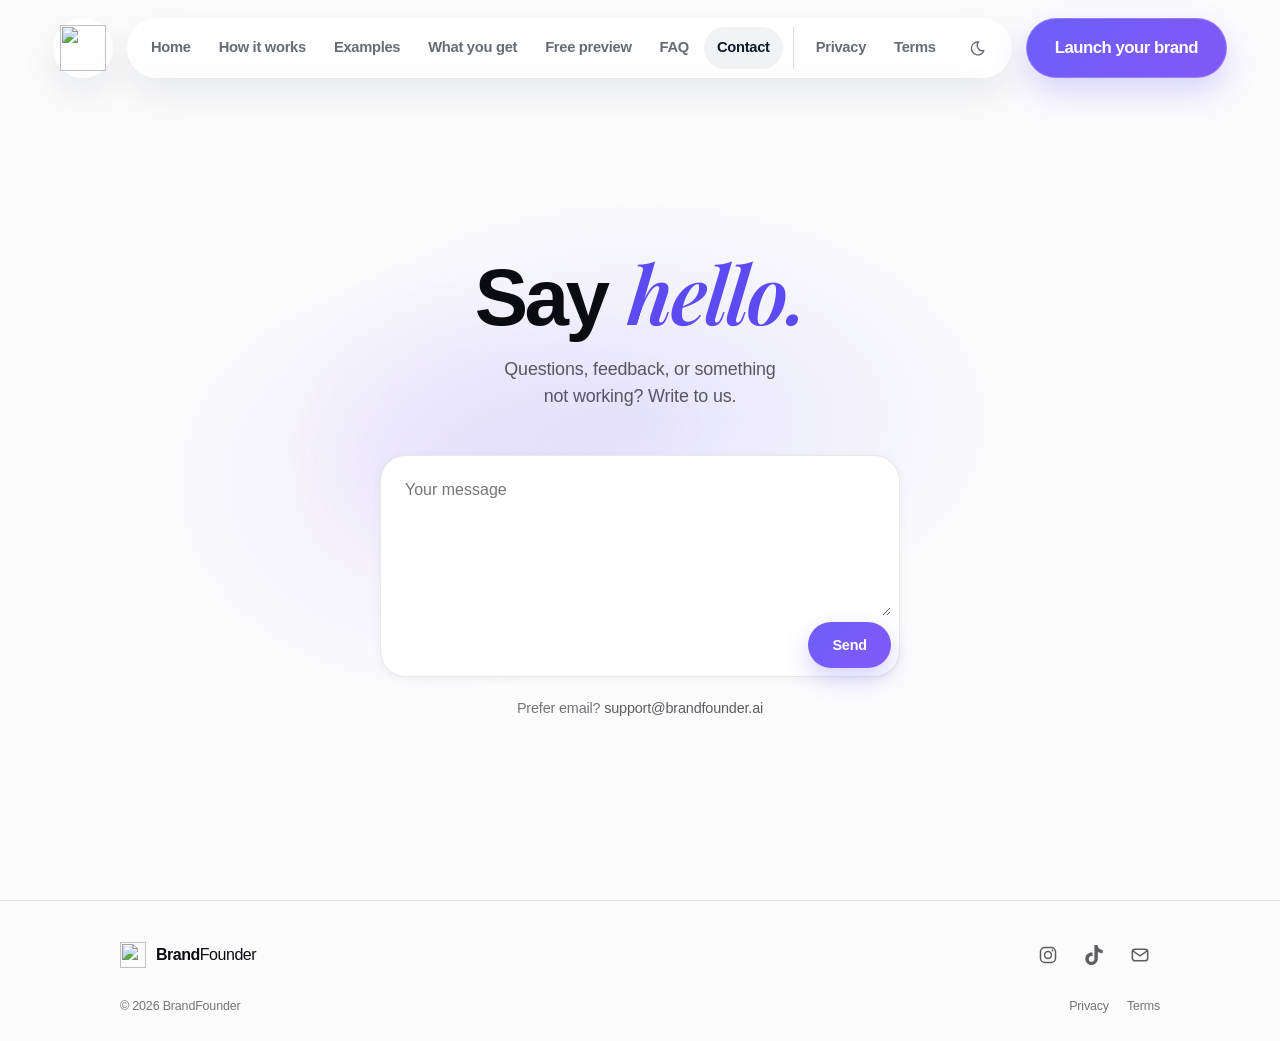
==== commit 02279f79: "claude redesign" ====
--- a/pages/contact.html
+++ b/pages/contact.html
@@ -7,16 +7,16 @@
   <meta name="theme-color" content="#07070d" media="(prefers-color-scheme: dark)" />
   <meta name="theme-color" content="#fbfbfc" media="(prefers-color-scheme: light)" />
   <title>Contact | BrandFounder</title>
-  <meta name="description" content="Get in touch with BrandFounder. Share feedback, ask a question, or get help with your brand." />
+  <meta name="description" content="Get in touch with BrandFounder. Questions, feedback, or something not working? Write to us." />
   <link rel="canonical" href="https://brandfounder.ai/pages/contact.html" />
   <meta property="og:title" content="Contact | BrandFounder" />
-  <meta property="og:description" content="Get in touch with BrandFounder. Share feedback, ask a question, or get help with your brand." />
+  <meta property="og:description" content="Get in touch with BrandFounder. Questions, feedback, or something not working? Write to us." />
   <meta property="og:type" content="website" />
   <meta property="og:url" content="https://brandfounder.ai/pages/contact.html" />
   <meta property="og:image" content="https://brandfounder.ai/images/logos/brandfounder-logo.png" />
   <meta name="twitter:card" content="summary_large_image" />
   <meta name="twitter:title" content="Contact | BrandFounder" />
-  <meta name="twitter:description" content="Get in touch with BrandFounder. Share feedback, ask a question, or get help with your brand." />
+  <meta name="twitter:description" content="Get in touch with BrandFounder. Questions, feedback, or something not working? Write to us." />
   <meta name="twitter:image" content="https://brandfounder.ai/images/logos/brandfounder-logo.png" />
   <script>
     (() => {
@@ -27,13 +27,13 @@
     })();
   </script>
   <link rel="stylesheet" href="../styles/fonts.css?v=26" />
-  <link rel="stylesheet" href="../styles/site.css?v=26" />
+  <link rel="stylesheet" href="../styles/site.css?v=34" />
   <link rel="stylesheet" href="../styles/navbar.css?v=26" />
 
   <script src="../scripts/navbar.js?v=26" defer></script>
   <script src="../scripts/site.js?v=26" defer></script>
-  <link rel="stylesheet" href="../styles/contact.css" />
-  <script src="../scripts/contact.js" defer></script>
+  <link rel="stylesheet" href="../styles/contact.css?v=4" />
+  <script src="../scripts/contact.js?v=4" defer></script>
   <link rel="icon" href="../favicon.ico?v=2" sizes="16x16 32x32 48x48 64x64" />
   <link rel="icon" type="image/svg+xml" href="../favicon.svg?v=2" sizes="any" />
 </head>
@@ -76,51 +76,18 @@
   </header>
 
   <main id="main">
-    <section class="contact-section" aria-labelledby="contact-title">
-      <div class="wrap">
-        <div class="contact-card">
-          <div class="contact-intro">
-            <p class="eyebrow">Contact us</p>
-            <h1 class="h1" id="contact-title">We’d love to<br />hear from <span class="ser">you.</span></h1>
-            <p class="contact-lede">A question, an idea, or something we could do better? We’re all ears.</p>
-            <a class="contact-detail" href="mailto:support@brandfounder.ai">
-              <span class="contact-icon" aria-hidden="true"><svg viewBox="0 0 24 24" fill="none" stroke="currentColor" stroke-width="1.6" stroke-linecap="round" stroke-linejoin="round"><rect x="3" y="5" width="18" height="14" rx="3"/><path d="m4 7 8 6 8-6"/></svg></span>
-              <span><span class="contact-detail-label">Email us directly</span><span class="contact-email">support@brandfounder.ai</span></span>
-            </a>
-            <div class="contact-help">
-              <p>Need a hand with your brand?</p>
-              <span>Include a little detail about what happened so we can help you get back to building.</span>
-              <a href="../index.html#faq">Explore the FAQs <span aria-hidden="true">↗</span></a>
-            </div>
+    <section class="contact" aria-labelledby="contact-title">
+      <div class="container contact-inner">
+        <h1 id="contact-title">Say <span class="ser">hello.</span></h1>
+        <p class="contact-sub">Questions, feedback, or something not working? Write to us.</p>
+        <form class="contact-form" id="contact-form">
+          <label class="sr-only" for="contact-message">Your message</label>
+          <textarea id="contact-message" name="message" rows="5" placeholder="Your message" required></textarea>
+          <div class="contact-form-row">
+            <button class="contact-send" type="submit">Send</button>
           </div>
-
-          <form class="contact-form" id="contact-form" action="mailto:support@brandfounder.ai" method="post" enctype="text/plain" aria-label="Contact BrandFounder">
-            <fieldset class="contact-topics">
-              <legend>I’m reaching out about…</legend>
-              <div class="contact-topic-options">
-                <label class="contact-topic"><input type="radio" name="topic" value="Feedback" checked /><span>Feedback</span></label>
-                <label class="contact-topic"><input type="radio" name="topic" value="General" /><span>General</span></label>
-              </div>
-            </fieldset>
-            <div class="contact-field">
-              <label for="contact-name">Your name</label>
-              <input id="contact-name" name="name" type="text" autocomplete="name" placeholder="Alex Taylor" maxlength="100" required />
-            </div>
-            <div class="contact-field">
-              <label for="contact-email">Your email</label>
-              <input id="contact-email" name="email" type="email" autocomplete="email" placeholder="alex@example.com" maxlength="254" required />
-            </div>
-            <div class="contact-field contact-field--message">
-              <label for="contact-message">Your message</label>
-              <textarea id="contact-message" name="message" placeholder="What’s on your mind?" rows="4" maxlength="3000" required></textarea>
-            </div>
-            <button class="btn btn-grad contact-submit" type="submit" aria-describedby="contact-email-note">Open email draft <svg viewBox="0 0 24 24" fill="none" stroke="currentColor" stroke-width="1.8" stroke-linecap="round" stroke-linejoin="round" aria-hidden="true"><path d="M5 12h14M13 6l6 6-6 6"/></svg></button>
-            <p class="contact-note" id="contact-email-note">Opens your email app with your message ready to send.</p>
-            <p class="contact-status" id="contact-status" role="status" hidden>Your email app has been asked to open a draft. Send it there to get in touch. If it didn’t open, <a id="contact-draft-link" href="mailto:support@brandfounder.ai">try opening the draft again</a> or email <a href="mailto:support@brandfounder.ai">support@brandfounder.ai</a> directly.</p>
-            <noscript><p class="contact-note">You can also email <a href="mailto:support@brandfounder.ai">support@brandfounder.ai</a> directly.</p></noscript>
-          </form>
-        </div>
-        <p class="contact-below">Your feedback helps shape what comes next.</p>
+        </form>
+        <p class="contact-alt">Prefer email? <a href="mailto:support@brandfounder.ai">support@brandfounder.ai</a></p>
       </div>
     </section>
   </main>
@@ -132,34 +99,17 @@
           <source srcset="../images/logos/logo_white.png" media="(prefers-color-scheme: dark)" data-theme-dark-source />
           <img src="../images/logos/logo_black.png" alt="" width="30" height="30" loading="lazy" decoding="async" />
         </picture>
-        <span>BrandFounder</span>
+        <span><b>Brand</b>Founder</span>
       </a>
-      <p class="sf-line">Turn your idea into a brand <span class="ser">you can actually launch.</span></p>
-      <a class="sf-store" href="https://apps.apple.com/app/id6759218062" target="_blank" rel="noopener noreferrer">
-        <svg viewBox="0 0 24 24" aria-hidden="true" fill="currentColor"><path d="M16.5 12.6c0-2.3 1.9-3.4 2-3.5-1.1-1.6-2.8-1.8-3.4-1.8-1.4-.2-2.8.9-3.5.9s-1.8-.8-3-.8c-1.5 0-2.9.9-3.7 2.3-1.6 2.7-.4 6.8 1.1 9 .8 1.1 1.6 2.3 2.8 2.2 1.1 0 1.6-.7 3-.7s1.8.7 3 .7 2-1.1 2.8-2.1c.9-1.2 1.2-2.4 1.3-2.4-.1 0-2.4-.9-2.4-3.8zM14.3 5.3c.6-.8 1-1.9.9-3-.9 0-2 .6-2.7 1.4-.6.7-1.1 1.8-.9 2.9 1 0 2.1-.5 2.7-1.3z"/></svg>
-        <span>Download on iPhone</span>
-      </a>
-
-      <nav class="sf-nav" aria-label="Footer">
-        <ul>
-          <li><a href="../index.html#how-it-works">How it works</a></li>
-          <li><a href="../index.html#examples">Examples</a></li>
-          <li><a href="../index.html#inside">What you get</a></li>
-          <li><a href="../index.html#preview">Free preview</a></li>
-          <li><a href="../index.html#faq">FAQ</a></li>
-        </ul>
-        <ul class="sf-nav-2">
-          <li><a href="mailto:support@brandfounder.ai">support@brandfounder.ai</a></li>
-          <li><a href="https://www.instagram.com/brandfounder.ai/" target="_blank" rel="noopener noreferrer">Instagram</a></li>
-          <li><a href="https://www.tiktok.com/@brandfounder.ai" target="_blank" rel="noopener noreferrer">TikTok</a></li>
-          <li><a href="contact.html" aria-current="page">Contact</a></li>
-          <li><a href="privacy-policy.html">Privacy</a></li>
-          <li><a href="terms.html">Terms</a></li>
-        </ul>
-      </nav>
+      <ul class="sf-social" aria-label="BrandFounder elsewhere">
+        <li><a href="https://www.instagram.com/brandfounder.ai/" target="_blank" rel="noopener noreferrer" aria-label="Instagram"><svg viewBox="0 0 24 24" aria-hidden="true" fill="none" stroke="currentColor" stroke-width="1.8"><rect x="3" y="3" width="18" height="18" rx="5.2"/><circle cx="12" cy="12" r="4.1"/><circle cx="17.4" cy="6.6" r="1.1" fill="currentColor" stroke="none"/></svg></a></li>
+        <li><a href="https://www.tiktok.com/@brandfounder.ai" target="_blank" rel="noopener noreferrer" aria-label="TikTok"><svg viewBox="0 0 24 24" aria-hidden="true" fill="currentColor"><path d="M12.53.02c1.31-.02 2.61-.01 3.91-.02.08 1.53.63 3.09 1.75 4.17 1.12 1.11 2.7 1.62 4.24 1.79v4.03c-1.44-.05-2.89-.35-4.2-.97-.57-.26-1.1-.59-1.62-.93-.01 2.92.01 5.84-.02 8.75-.08 1.4-.54 2.79-1.35 3.94-1.31 1.92-3.58 3.17-5.91 3.21-1.43.08-2.86-.31-4.08-1.03-2.02-1.19-3.44-3.37-3.65-5.71-.02-.5-.03-1-.01-1.49.18-1.9 1.12-3.72 2.58-4.96 1.66-1.44 3.98-2.13 6.15-1.72.02 1.48-.04 2.96-.04 4.44-.99-.32-2.15-.23-3.02.37-.63.41-1.11 1.04-1.36 1.75-.21.51-.15 1.07-.14 1.61.24 1.64 1.82 3.02 3.5 2.87 1.12-.01 2.19-.66 2.77-1.61.19-.33.4-.67.41-1.06.1-1.79.06-3.57.07-5.36.01-4.03-.01-8.05.02-12.07z"/></svg></a></li>
+        <li><a href="mailto:support@brandfounder.ai" aria-label="Email support@brandfounder.ai"><svg viewBox="0 0 24 24" aria-hidden="true" fill="none" stroke="currentColor" stroke-width="1.8" stroke-linecap="round" stroke-linejoin="round"><rect x="2.8" y="5" width="18.4" height="14" rx="3"/><path d="m4 7.5 8 5.5 8-5.5"/></svg></a></li>
+      </ul>
 
       <div class="sf-bar">
         <p>© <span id="year">2026</span> BrandFounder</p>
+        <nav class="sf-legal" aria-label="Legal"><a href="privacy-policy.html">Privacy</a><a href="terms.html">Terms</a></nav>
       </div>
     </div>
   </footer>
--- a/styles/site.css
+++ b/styles/site.css
@@ -1385,33 +1385,31 @@
 .pk-viz { display: grid; align-content: center; height: 100%; padding: clamp(22px, 3vw, 30px); }
 
 .pk-desc { font-size: clamp(1.08rem, 2.4vw, 1.28rem); font-weight: 600; letter-spacing: -0.026em; line-height: 1.3; margin-bottom: 4px; text-wrap: balance; }
-.pk-cards { display: grid; gap: 10px; }
+/* what's inside: a quiet list, hairline above each item, no boxes */
+.pk-cards { display: grid; column-gap: 28px; counter-reset: pk; }
 .pk-card {
-    padding: 16px 18px;
-    border: 1px solid var(--line);
-    border-radius: 16px;
-    background: var(--card);
-    box-shadow: inset 0 1px 0 var(--edge);
-}
-.pk-card h3 { font-size: 0.96rem; font-weight: 600; letter-spacing: -0.02em; margin-bottom: 4px; }
-.pk-ic {
-    display: grid; place-items: center;
-    width: 32px; height: 32px;
-    margin-bottom: 12px;
-    border-radius: 9px;
-    background: var(--accent-soft);
-    color: var(--accent);
-}
-.pk-ic svg { width: 18px; height: 18px; }
+    position: relative;
+    padding: 16px 0 16px 34px;
+    border-top: 1px solid var(--line);
+    counter-increment: pk;
+}
+.pk-card::before {
+    content: counter(pk, decimal-leading-zero);
+    position: absolute;
+    left: 0;
+    top: 18px;
+    font-size: 0.72rem;
+    font-weight: 600;
+    letter-spacing: 0.02em;
+    font-variant-numeric: tabular-nums;
+    color: var(--accent-ink);
+}
+.pk-card h3 { font-size: 0.98rem; font-weight: 600; letter-spacing: -0.02em; margin-bottom: 4px; }
+.pk-ic { display: none; }
 .pk-card p { font-size: 0.87rem; line-height: 1.5; color: var(--text-2); text-wrap: pretty; }
-@media (hover: hover) {
-    .pk-panel.is-active .pk-card { transition-property: opacity, transform, filter, border-color; }
-    .pk-panel.is-active .pk-card:hover { border-color: var(--accent-line); }
-}
 
 @media (min-width: 620px) {
     .pk-cards { grid-template-columns: repeat(2, minmax(0, 1fr)); }
-    .pk-card:last-child:nth-child(odd) { grid-column: 1 / -1; }
 }
 @media (min-width: 960px) {
     /* every tab fills the tallest one, so the visual never leaves a gap */
@@ -1433,26 +1431,8 @@
     .pk-visual { min-height: 0; }
     .pk-viz { padding: 20px 18px; }
     .pk-desc { margin: 4px 2px 2px; font-size: 1.12rem; }
-    .pk-cards {
-        gap: 0;
-        border: 1px solid var(--line);
-        border-radius: 18px;
-        background: var(--card);
-        box-shadow: inset 0 1px 0 var(--edge);
-        overflow: hidden;
-    }
-    .pk-card {
-        display: grid;
-        grid-template-columns: 34px minmax(0, 1fr);
-        column-gap: 14px;
-        padding: 14px 16px;
-        border: 0;
-        border-radius: 0;
-        background: none;
-        box-shadow: none;
-    }
-    .pk-card + .pk-card { border-top: 1px solid var(--line); }
-    .pk-ic { grid-row: span 2; width: 34px; height: 34px; margin: 0; }
+    .pk-card { padding: 14px 0 14px 32px; }
+    .pk-card::before { top: 16px; }
     .pk-card h3 { margin: 1px 0 2px; font-size: 0.95rem; }
     .pk-card p { font-size: 0.85rem; line-height: 1.45; }
 
@@ -1490,71 +1470,85 @@
 
 /* the viz animations below replay every time their tab opens */
 
-/* identity: a neutral system sheet (mark, wordmark, a small dashboard, type) */
-.pk-viz--identity { align-content: center; gap: 16px; }
-.idv-top { display: flex; align-items: center; gap: 14px; }
-.idv-mark {
-    flex: 0 0 auto;
-    display: grid; place-items: center;
-    width: 56px; height: 56px;
-    border-radius: 16px;
-    background: linear-gradient(150deg, color-mix(in srgb, var(--text) 92%, transparent), color-mix(in srgb, var(--text) 70%, transparent));
-    color: var(--card);
-    box-shadow: var(--shadow-sm);
-}
-.idv-mark svg { width: 30px; height: 30px; }
-.idv-word { display: grid; gap: 3px; min-width: 0; }
-.idv-word strong { font-size: clamp(1.25rem, 2.4vw, 1.6rem); font-weight: 600; letter-spacing: 0.22em; line-height: 1.1; }
-.idv-word small { font-family: var(--serif); font-style: italic; font-weight: 600; font-size: 0.94rem; letter-spacing: -0.01em; color: var(--text-2); }
-
-.idv-dash { display: grid; grid-template-columns: auto minmax(0, 1fr); gap: 10px; }
-.idv-tile {
-    display: grid; align-content: start; gap: 10px;
-    padding: 12px 14px;
-    border-radius: 14px;
-    border: 1px solid var(--line);
-    background: var(--bg);
-}
-.idv-wheel {
+/* identity: BrandFounder's own brand sheet. The glass mark floats in
+   a purple stage; beneath it the wordmark, one smooth palette ramp,
+   the type pairing and the tone. */
+.pk-viz--identity {
+    display: grid;
+    grid-template-rows: minmax(0, 1fr) auto;
+    align-content: stretch;
+    padding: 0;
+}
+.idb-stage {
     position: relative;
-    justify-self: center;
-    width: 66px; height: 66px;
+    display: grid;
+    place-items: center;
+    min-height: 200px;
+    overflow: hidden;
+    background:
+        radial-gradient(70% 90% at 0% 0%, #b58ee0, rgba(181, 142, 224, 0) 65%),
+        radial-gradient(60% 80% at 100% 100%, #ad40f2, rgba(173, 64, 242, 0) 65%),
+        linear-gradient(90deg, #8f72ef, #8469f1 45%, #9152f1);
+}
+/* a soft floor of light under the mark */
+.idb-stage::after {
+    content: "";
+    position: absolute;
+    left: 50%; bottom: 10%;
+    width: 46%; height: 14%;
+    translate: -50% 0;
     border-radius: 50%;
-    background: conic-gradient(from 210deg, #c99a9a, #d6b98a, #c9c58f, #a9c29a, #8fbfb4, #8fb1c9, #9a9fd0, #ab9bc9, #c39ab8, #c99a9a);
-    box-shadow: inset 0 0 0 1px var(--line);
-    transition: transform 1100ms var(--ease) 200ms;
-}
-.idv-wheel i { position: absolute; inset: 24%; border-radius: 50%; background: var(--bg); box-shadow: 0 0 0 1px var(--line); }
-:is(.js .pk:not(.is-in), .pk-panel:not(.is-active)) .idv-wheel { transform: rotate(-90deg) scale(0.9); transition-delay: 0s; }
-
-.idv-bars { display: grid; gap: 7px; }
-.idv-bars li { display: grid; grid-template-columns: 58px 1fr; align-items: center; gap: 10px; font-size: 0.74rem; color: var(--text-2); }
-.idv-bars i { height: 6px; border-radius: 3px; background: var(--line); overflow: hidden; position: relative; }
-.idv-bars i::after {
-    content: ""; position: absolute; inset: 0;
-    border-radius: inherit;
-    background: linear-gradient(90deg, #8fb1c9, #ab9bc9);
-    transform-origin: 0 50%;
-    transform: scaleX(var(--v));
-    transition: transform 900ms var(--ease) 380ms;
-}
-:is(.js .pk:not(.is-in), .pk-panel:not(.is-active)) .idv-bars i::after { transform: scaleX(0); transition-delay: 0s; }
-
-.idv-type { display: grid; grid-template-columns: auto auto minmax(0, 1fr); gap: 10px; }
-.idv-face, .idv-set {
-    display: grid;
-    align-content: center;
-    gap: 4px;
-    padding: 12px 14px;
-    border-radius: 12px;
-    background: var(--bg);
-    box-shadow: inset 0 0 0 1px var(--line);
-}
-.idv-aa { font-size: 1.9rem; font-weight: 600; letter-spacing: -0.03em; line-height: 1; }
-.idv-aa--serif { font-family: var(--serif); font-style: italic; letter-spacing: -0.04em; }
-.idv-face small { font-size: 0.6rem; font-weight: 600; letter-spacing: 0.08em; text-transform: uppercase; line-height: 1.3; color: var(--text-3); }
-.idv-set span { font-size: 0.8rem; letter-spacing: 0.06em; color: var(--text-2); white-space: nowrap; overflow: hidden; text-overflow: ellipsis; }
-.idv-set span:first-child { font-family: var(--serif); font-style: italic; font-weight: 600; letter-spacing: 0.01em; color: var(--text); }
+    background: rgba(40, 12, 110, 0.45);
+    filter: blur(18px);
+}
+.idb-logo {
+    position: relative;
+    z-index: 1;
+    width: auto;
+    height: 74%;
+    max-height: 230px;
+    max-width: 60%;
+    object-fit: contain;
+    filter: drop-shadow(0 18px 30px rgba(40, 12, 110, 0.4));
+    transition: transform 1000ms var(--ease) 120ms, opacity 600ms ease 120ms;
+}
+:is(.js .pk:not(.is-in), .pk-panel:not(.is-active)) .idb-logo { opacity: 0; transform: translateY(14px) scale(0.92); transition-delay: 0s; }
+
+.idb-sheet { display: grid; gap: 18px; padding: clamp(20px, 2.6vw, 26px); }
+.idb-name { display: grid; gap: 4px; }
+.idb-name strong { font-size: clamp(1.4rem, 2.6vw, 1.75rem); font-weight: 400; letter-spacing: -0.035em; line-height: 1.1; }
+.idb-name strong b { font-weight: 700; }
+.idb-name em { font-family: var(--serif); font-style: italic; font-weight: 600; font-size: 0.95rem; letter-spacing: -0.01em; color: var(--accent-ink); }
+
+/* one continuous ramp, each tone rising into place */
+.idb-pal { display: grid; grid-template-columns: repeat(5, 1fr); height: 64px; border-radius: 14px; overflow: hidden; }
+.idb-pal i {
+    position: relative;
+    display: flex;
+    align-items: flex-end;
+    padding: 8px;
+    background: var(--c);
+    transform-origin: bottom;
+    transition: transform 700ms var(--ease) calc(240ms + var(--i) * 60ms);
+}
+.idb-pal span {
+    font-family: ui-monospace, "SF Mono", Menlo, monospace;
+    font-size: 0.58rem;
+    font-weight: 600;
+    letter-spacing: 0.04em;
+    color: rgba(255, 255, 255, 0.72);
+}
+.idb-pal i:nth-child(n+4) span { color: rgba(28, 20, 66, 0.72); }
+:is(.js .pk:not(.is-in), .pk-panel:not(.is-active)) .idb-pal i { transform: scaleY(0); transition-delay: 0s; }
+
+.idb-type { display: grid; grid-template-columns: auto auto minmax(0, 1fr); align-items: end; gap: 22px; }
+.idb-face { display: grid; gap: 6px; }
+.idb-aa { font-size: 2.3rem; font-weight: 600; letter-spacing: -0.04em; line-height: 0.9; }
+.idb-aa--serif { font-family: var(--serif); font-style: italic; }
+.idb-face small,
+.idb-tone small { font-size: 0.68rem; font-weight: 500; letter-spacing: 0.01em; color: var(--text-3); }
+.idb-tone { display: grid; gap: 6px; justify-items: end; text-align: right; }
+.idb-tone span { font-size: 0.86rem; font-weight: 500; letter-spacing: -0.015em; color: var(--text-2); }
 
 /* strategy — demand curve + two headline numbers */
 .chart { width: 100%; height: 130px; color: var(--line-2); overflow: visible; }
@@ -1763,7 +1757,12 @@
 .pv-cta { display: grid; justify-items: start; gap: 12px; margin-top: 28px; }
 .preview-note { font-size: 0.88rem; color: var(--text-3); max-width: 44ch; }
 
-.pv-phone { position: relative; justify-self: center; width: min(290px, 70vw); isolation: isolate; }
+/* The phone morphs from the typed idea into the preview it becomes.
+   Both renders share one frame, so only the screen seems to change:
+   a soft edge (--pv-w, 0 → 1) sweeps down, with a lit band riding it. */
+@property --pv-w { syntax: "<number>"; inherits: true; initial-value: 0; }
+
+.pv-phone { position: relative; display: grid; justify-self: center; width: min(290px, 70vw); margin: 0; isolation: isolate; }
 .pv-phone::before {
     content: "";
     position: absolute;
@@ -1772,14 +1771,84 @@
     background: radial-gradient(closest-side, var(--glow-1), transparent 72%);
     pointer-events: none;
 }
-.pv-phone img { width: 100%; filter: drop-shadow(0 30px 50px rgba(0, 0, 0, 0.45)); }
+.pv-screen {
+    position: relative;
+    aspect-ratio: 760 / 1564;
+    filter: drop-shadow(0 30px 50px rgba(0, 0, 0, 0.45));
+}
 @media (prefers-color-scheme: light) {
-    :root:not([data-theme="dark"]) .pv-phone img { filter: drop-shadow(0 26px 44px rgba(20, 18, 50, 0.18)); }
-}
-:root[data-theme="light"] .pv-phone img { filter: drop-shadow(0 26px 44px rgba(20, 18, 50, 0.18)); }
-
-/* Phones and tablets: the onboarding screen sits right under the
-   heading (top of the phone only, fading out), then the steps. */
+    :root:not([data-theme="dark"]) .pv-screen { filter: drop-shadow(0 26px 44px rgba(20, 18, 50, 0.18)); }
+}
+:root[data-theme="light"] .pv-screen { filter: drop-shadow(0 26px 44px rgba(20, 18, 50, 0.18)); }
+
+.pv-screen > img,
+.pv-screen > picture { position: absolute; inset: 0 auto auto 0; display: block; width: 100%; aspect-ratio: 760 / 1564; }
+.pv-screen picture img { display: block; width: 100%; height: auto; }
+
+/* the sweep runs straight down the screen */
+.pv-screen { --run: 110%; }
+.pv-brand {
+    --edge: calc(var(--pv-w) * var(--run) - 10%);
+    -webkit-mask-image: linear-gradient(180deg, #000 var(--edge), transparent calc(var(--edge) + 10%));
+    mask-image: linear-gradient(180deg, #000 var(--edge), transparent calc(var(--edge) + 10%));
+}
+/* a band of light on the edge, cut to the phone's silhouette */
+.pv-glint {
+    --mid: calc(var(--pv-w) * var(--run) - 5%);
+    position: absolute; inset: 0;
+    opacity: calc(min(var(--pv-w), 1 - var(--pv-w)) * 6);
+    background: linear-gradient(180deg,
+        transparent calc(var(--mid) - 9%),
+        rgba(150, 130, 255, 0.35) calc(var(--mid) - 3%),
+        rgba(236, 232, 255, 0.95) var(--mid),
+        rgba(150, 130, 255, 0.35) calc(var(--mid) + 3%),
+        transparent calc(var(--mid) + 9%));
+    mix-blend-mode: screen;
+    -webkit-mask: url("../images/web/preview/idea.webp") 0 0 / 100% 100% no-repeat;
+    mask: url("../images/web/preview/idea.webp") 0 0 / 100% 100% no-repeat;
+    pointer-events: none;
+}
+
+.pv-phone[data-pv="brand"] .pv-screen { --pv-w: 1; }
+.pv-phone.is-sweeping .pv-screen { transition: --pv-w 1700ms cubic-bezier(0.65, 0, 0.35, 1); }
+.pv-phone.is-resetting .pv-brand { opacity: 0; transition: opacity 700ms ease; }
+
+/* "Your idea" → "Your brand", swapped in step with the screen */
+.pv-tag {
+    position: relative;
+    z-index: 2;
+    display: grid;
+    justify-self: center;
+    margin-top: 22px;
+    padding: 9px 15px;
+    border-radius: 999px;
+    background: color-mix(in srgb, var(--bg, #0b0a14) 72%, transparent);
+    -webkit-backdrop-filter: blur(14px) saturate(1.4);
+    backdrop-filter: blur(14px) saturate(1.4);
+    border: 1px solid var(--accent-line);
+    box-shadow: 0 10px 30px rgba(20, 10, 60, 0.22);
+    font-size: 0.84rem; font-weight: 600; letter-spacing: -0.01em;
+    color: var(--text);
+    white-space: nowrap;
+}
+.pv-tag > span { grid-area: 1 / 1; transition: opacity 500ms ease, transform 600ms var(--ease), filter 500ms ease; }
+.pv-tag-brand { color: var(--accent-ink); }
+.pv-phone[data-pv="idea"] .pv-tag-brand,
+.pv-phone[data-pv="brand"] .pv-tag-idea { opacity: 0; transform: translateY(6px); filter: blur(4px); }
+.pv-phone[data-pv="brand"] .pv-tag-brand { transition-delay: 900ms; }
+
+/* the step that matches the screen lights up */
+.pv-n { transition: background 500ms ease, color 500ms ease, border-color 500ms ease, box-shadow 500ms ease; }
+.js .pv-step:nth-child(-n+2) { cursor: pointer; }
+.pv-step.is-on .pv-n {
+    background: var(--accent);
+    border-color: var(--accent);
+    color: #fff;
+    box-shadow: 0 0 0 6px var(--accent-soft);
+}
+
+/* Phones and tablets: the phone sits right under the heading (top of
+   the phone only, fading out), then the steps. */
 @media (max-width: 899px) {
     .pv { gap: 0; }
     .pv-copy { display: contents; }
@@ -1790,25 +1859,25 @@
     .pv-cta { order: 5; justify-items: stretch; }
     .pv-cta .btn { justify-content: center; }
     .pv-phone {
-        --pv-w: min(260px, 66vw);
-        width: var(--pv-w);
-        height: calc(var(--pv-w) * 1564 / 760 * 0.58);
+        --pv-size: min(280px, 70vw);
+        width: var(--pv-size);
         margin-top: 28px;
     }
-    .pv-phone img {
-        height: 100%;
-        object-fit: cover;
-        object-position: 50% 0;
-        -webkit-mask-image: linear-gradient(180deg, #000 62%, transparent 96%);
-        mask-image: linear-gradient(180deg, #000 62%, transparent 96%);
+    .pv-screen {
+        aspect-ratio: 760 / 1000;
+        overflow: hidden;
         filter: none;
-    }
+        -webkit-mask-image: linear-gradient(180deg, #000 66%, transparent 98%);
+        mask-image: linear-gradient(180deg, #000 66%, transparent 98%);
+    }
+    .pv-screen { --run: 72%; }   /* only the top of the phone shows, so the sweep ends there */
     .pv-phone::before { inset: 4% -14% 10%; }
+    .pv-tag { margin-top: -30px; font-size: 0.8rem; padding: 8px 13px; }
 }
 
 @media (min-width: 900px) {
     .pv { grid-template-columns: minmax(0, 1.1fr) minmax(0, 0.9fr); }
-    .pv-phone { width: min(320px, 100%); }
+    .pv-phone { width: min(360px, 100%); }
 }
 
 .out-label img { filter: invert(var(--mark-invert)); }
@@ -1867,27 +1936,38 @@
    --------------------------------------------------------------- */
 .close { padding-top: 0; padding-bottom: clamp(72px, 9vw, 112px); }
 
-/* Phone: the render sits on top and dissolves into the card, copy below.
-   Desktop: copy on the left, render on the right fading in from the card. */
+/* An empty lit stage fills the card; the app, on a 3D phone, floats on it.
+   Phone: the phone on top, copy below. Desktop: copy left, phone right. */
 .close-card {
     position: relative;
     overflow: hidden;
     isolation: isolate;
     border-radius: clamp(24px, 3vw, 34px);
-    background:
-        radial-gradient(90% 70% at 85% 50%, rgba(124, 92, 255, 0.28), transparent 70%),
-        linear-gradient(125deg, #0f0a28 0%, #1a1142 52%, #271a5c 100%);
+    background: #160a3a;
     box-shadow: var(--shadow-lg), inset 0 1px 0 rgba(255, 255, 255, 0.08);
 }
 .close-bg {
-    position: relative;
+    position: absolute;
+    inset: 0;
     z-index: 0;
     width: 100%;
-    aspect-ratio: 1 / 0.8;
+    height: 100%;
     object-fit: cover;
-    object-position: 50% 48%;
-    -webkit-mask-image: linear-gradient(180deg, #000 58%, transparent 100%);
-    mask-image: linear-gradient(180deg, #000 58%, transparent 100%);
+    object-position: 50% 60%;
+}
+.close-mark {
+    position: relative;
+    z-index: 1;
+    display: block;
+    width: min(72%, 280px);
+    height: auto;
+    aspect-ratio: 875 / 1180;
+    margin: 36px auto 0;
+    object-fit: cover;
+    object-position: 50% 0;
+    filter: drop-shadow(0 26px 34px rgba(20, 6, 60, 0.55));
+    -webkit-mask-image: linear-gradient(180deg, #000 78%, transparent);
+    mask-image: linear-gradient(180deg, #000 78%, transparent);
 }
 .close-inner {
     position: relative;
@@ -1895,8 +1975,7 @@
     display: grid;
     justify-items: center;
     text-align: center;
-    margin-top: -56px;
-    padding: 0 24px 34px;
+    padding: 26px 24px 34px;
     color: #fff;
 }
 .close-title { color: #fff; margin-bottom: 12px; max-width: 12em; }
@@ -1912,18 +1991,20 @@
         align-items: center;
         min-height: clamp(460px, 42vw, 540px);
     }
-    .close-bg {
+    /* large enough to read, rising out of the card's bottom edge */
+    .close-mark {
         position: absolute;
-        inset: 0 0 0 auto;
-        width: 62%;
-        height: 100%;
+        top: 48px;
+        right: 7%;
+        width: min(40%, 380px);
         aspect-ratio: auto;
-        object-position: 50% 50%;
-        -webkit-mask-image: linear-gradient(90deg, transparent 0%, #000 34%);
-        mask-image: linear-gradient(90deg, transparent 0%, #000 34%);
+        margin: 0;
+        -webkit-mask-image: none;
+        mask-image: none;
     }
     .close-inner {
         grid-column: 1;
+        grid-row: 1;
         justify-items: start;
         text-align: left;
         margin-top: 0;
@@ -1938,36 +2019,47 @@
    --------------------------------------------------------------- */
 .site-foot {
     border-top: 1px solid var(--line);
-    padding-top: clamp(56px, 7vw, 80px);
+    padding-top: clamp(26px, 3.4vw, 34px);
     padding-bottom: env(safe-area-inset-bottom, 0px);
 }
-.sf { display: grid; justify-items: center; text-align: center; gap: 16px; }
-.sf-logo { display: inline-flex; align-items: center; gap: 10px; font-size: 1.08rem; font-weight: 600; letter-spacing: -0.03em; }
-.sf-logo img { width: 30px; height: 30px; }
-.sf-line { font-size: clamp(1.15rem, 3.4vw, 1.4rem); font-weight: 500; letter-spacing: -0.03em; line-height: 1.28; max-width: 22ch; text-wrap: balance; }
-.sf-line .ser { color: var(--accent-ink); white-space: nowrap; }
-.sf-store {
-    display: inline-flex; align-items: center; gap: 9px;
-    min-height: 46px; margin-top: 6px; padding: 0 20px; border-radius: 999px;
-    background: var(--text); color: var(--bg);
-    font-size: 0.9rem; font-weight: 600; letter-spacing: -0.02em;
-    transition: transform 240ms var(--ease);
-}
-.sf-store svg { width: 17px; height: 17px; }
-@media (hover: hover) { .sf-store:hover { transform: translateY(-2px); } }
-
-.sf-nav { display: grid; gap: 12px; margin-top: 22px; }
-.sf-nav ul { display: flex; flex-wrap: wrap; justify-content: center; gap: 8px 24px; }
-.sf-nav a { font-size: 0.93rem; color: var(--text-2); transition: color 200ms ease; }
-.sf-nav-2 a { font-size: 0.85rem; color: var(--text-3); }
-@media (hover: hover) { .sf-nav a:hover { color: var(--text); } }
+/* one slim row: the mark on the left, where to find us on the right,
+   and a quiet legal line beneath */
+.sf {
+    display: grid;
+    grid-template-columns: 1fr auto;
+    align-items: center;
+    gap: 18px 24px;
+}
+.sf-logo { display: inline-flex; align-items: center; gap: 10px; font-size: 1rem; font-weight: 400; letter-spacing: -0.03em; justify-self: start; }
+.sf-logo b { font-weight: 700; }
+.sf-logo img { width: 26px; height: 26px; }
+
+.sf-social { display: flex; align-items: center; gap: 6px; }
+.sf-social a {
+    display: grid;
+    place-items: center;
+    width: 40px;
+    height: 40px;
+    border-radius: 50%;
+    color: var(--text-2);
+    transition: color 200ms ease, background 200ms ease;
+}
+.sf-social svg { width: 20px; height: 20px; }
+@media (hover: hover) { .sf-social a:hover { color: var(--text); background: var(--card); } }
 
 .sf-bar {
-    margin-top: 22px;
-    padding-bottom: 36px;
-    font-size: 0.76rem;
+    grid-column: 1 / -1;
+    display: flex;
+    flex-wrap: wrap;
+    justify-content: space-between;
+    gap: 8px 20px;
+    padding: 4px 0 24px;
+    font-size: 0.78rem;
     color: var(--text-3);
 }
+.sf-legal { display: flex; gap: 18px; }
+.sf-legal a { transition: color 200ms ease; }
+@media (hover: hover) { .sf-legal a:hover { color: var(--text); } }
 
 /* ---------------------------------------------------------------
    16 · FOOTER (privacy + terms pages)
@@ -2231,7 +2323,7 @@
 
 @media (min-width: 761px) {
     .hero {
-        --hold: 120vh;
+        --hold: 200vh;
         display: block;
         min-height: 0;
         height: 100vh;
--- a/styles/contact.css
+++ b/styles/contact.css
@@ -1,70 +1,98 @@
-.contact-section {
-    padding: clamp(128px, 15vw, 174px) 0 clamp(64px, 8vw, 100px);
+/* Contact: one screen, centred. A headline, one line, and the
+   address itself as the thing to act on. */
+.contact {
+    position: relative;
+    min-height: 100vh;
+    min-height: 100svh;
+    display: grid;
+    align-items: center;
+    padding: clamp(120px, 18vh, 170px) 0 clamp(56px, 10vh, 96px);
+    overflow: hidden;
+    overflow: clip;
+    isolation: isolate;
+    text-align: center;
+}
+.contact::before {
+    content: "";
+    position: absolute;
+    top: 50%; left: 50%;
+    width: min(1000px, 160vw); aspect-ratio: 1 / 0.62;
+    transform: translate(-50%, -55%);
+    background:
+        radial-gradient(closest-side, var(--glow-1), transparent 72%),
+        radial-gradient(40% 50% at 30% 60%, var(--glow-2), transparent 70%);
+    opacity: 0.8;
+    z-index: -1;
+    pointer-events: none;
+}
+.contact-inner { display: grid; justify-items: center; }
+
+.contact h1 {
+    font-size: clamp(2.8rem, 9vw, 5rem);
+    font-weight: 600;
+    letter-spacing: -0.045em;
+    line-height: 1;
+    margin-bottom: 18px;
+}
+.contact h1 .ser { color: var(--accent-ink); margin-left: 0.04em; }
+
+.contact-sub {
+    font-size: clamp(1rem, 3.4vw, 1.12rem);
+    line-height: 1.55;
+    color: var(--text-2);
+    max-width: 40ch;
+    text-wrap: balance;
+    margin-bottom: clamp(30px, 5vh, 44px);
 }
 
-.contact-card {
-    display: grid;
-    grid-template-columns: 1fr 1fr;
-    gap: clamp(40px, 6vw, 80px);
-    padding: clamp(32px, 5vw, 64px);
-    border: 1px solid var(--line-2);
-    border-radius: var(--radius-lg);
-    background: linear-gradient(135deg, var(--accent-soft), transparent 46%), var(--card);
-    box-shadow: var(--shadow-md), inset 0 1px 0 var(--edge);
+.contact-send {
+    min-height: 46px;
+    padding: 0 24px;
+    border-radius: 999px;
+    font: inherit;
+    font-size: 0.9rem;
+    font-weight: 600;
+    letter-spacing: -0.01em;
+    color: #fff;
+    background: linear-gradient(135deg, #6d5efc 0%, #8259f5 100%);
+    box-shadow: 0 10px 24px rgba(109, 94, 252, 0.28);
+    cursor: pointer;
+    transition: transform 220ms var(--ease), box-shadow 220ms var(--ease);
 }
+.contact-send:active { transform: scale(0.97); }
+@media (hover: hover) { .contact-send:hover { box-shadow: 0 14px 30px rgba(109, 94, 252, 0.38); } }
 
-.contact-intro, .contact-form { min-width: 0; }
-.contact-intro .h1 { font-size: clamp(2.6rem, 4.3vw, 3.6rem); line-height: 1.1; }
-.contact-intro .ser { color: var(--accent-ink, var(--accent)); }
-.contact-lede { margin-top: 24px; max-width: 31ch; color: var(--text-2); font-size: 1.05rem; }
-.contact-detail { display: flex; align-items: center; gap: 16px; margin-top: 48px; width: fit-content; max-width: 100%; }
-.contact-icon { display: grid; place-items: center; flex: 0 0 46px; height: 46px; border: 1px solid var(--accent-line); border-radius: 14px; background: var(--accent-soft); color: var(--accent-ink, var(--accent)); }
-.contact-icon svg { width: 22px; height: 22px; }
-.contact-detail-label { display: block; color: var(--text-3); font-size: 0.76rem; margin-bottom: 2px; }
-.contact-email { font-size: clamp(0.9rem, 1.6vw, 1.04rem); overflow-wrap: anywhere; }
-.contact-help { margin-top: 54px; max-width: 31ch; padding-top: 25px; border-top: 1px solid var(--line); font-size: 0.88rem; }
-.contact-help p { font-weight: 600; margin-bottom: 7px; }
-.contact-help > span { color: var(--text-2); }
-.contact-help a { display: flex; align-items: center; gap: 7px; width: fit-content; color: var(--accent-ink, var(--accent)); margin-top: 18px; }
-
-.contact-topics { border: 0; padding: 0; margin: 0 0 30px; min-width: 0; }
-.contact-topics legend { font-size: 0.95rem; margin-bottom: 16px; }
-.contact-topic-options { display: grid; grid-template-columns: 1fr 1fr; gap: 12px; }
-.contact-topic { position: relative; cursor: pointer; }
-.contact-topic input { position: absolute; inset: 0; width: 100%; height: 100%; margin: 0; opacity: 0; cursor: pointer; }
-.contact-topic span { display: grid; place-items: center; min-height: 52px; border: 1px solid var(--line-2); border-radius: 13px; font-size: 0.9rem; font-weight: 600; color: var(--text-2); background: var(--surface); transition: background 180ms ease, border-color 180ms ease, color 180ms ease; }
-.contact-topic input:checked + span { background: var(--accent-soft); border-color: var(--accent-line); color: var(--accent-ink, var(--accent)); box-shadow: inset 0 1px 0 var(--edge); }
-.contact-topic input:focus-visible + span { outline: 2px solid var(--accent); outline-offset: 3px; }
-.contact-field { margin-bottom: 23px; }
-.contact-field label { display: block; font-size: 0.8rem; color: var(--text-2); margin-bottom: 5px; }
-.contact-field input, .contact-field textarea { display: block; width: 100%; border: 0; border-bottom: 1px solid var(--line-2); border-radius: 0; padding: 8px 0 12px; background: transparent; color: var(--text); font: inherit; font-size: 1rem; line-height: 1.5; transition: border-color 180ms ease; }
-.contact-field input::placeholder, .contact-field textarea::placeholder { color: var(--text-3); opacity: 1; }
-.contact-field input:focus, .contact-field textarea:focus { outline: none; border-bottom-color: var(--accent); box-shadow: 0 1px 0 var(--accent); }
-.contact-field textarea { min-height: 116px; resize: vertical; }
-.contact-submit { width: 100%; margin-top: 8px; }
-.contact-submit svg { width: 20px; height: 20px; }
-.contact-note { font-size: 0.75rem; text-align: center; color: var(--text-3); margin-top: 13px; }
-.contact-status { font-size: 0.85rem; color: var(--text-2); border: 1px solid var(--accent-line); background: var(--accent-soft); padding: 14px 16px; border-radius: 12px; margin-top: 16px; }
-.contact-status a, .contact-note a { text-decoration: underline; text-underline-offset: 3px; }
-.contact-below { text-align: center; margin-top: 25px; font-size: 0.8rem; color: var(--text-3); }
-.contact-page .foot-legal { flex-wrap: wrap; }
-
-@media (hover: hover) {
-    .contact-detail:hover .contact-email { color: var(--accent-ink, var(--accent)); }
-    .contact-help a:hover { text-decoration: underline; text-underline-offset: 4px; }
-    .contact-topic:hover span { border-color: var(--accent-line); }
+/* a single message box */
+.contact-form {
+    width: min(520px, 100%);
+    padding: 8px;
+    border-radius: 26px;
+    border: 1px solid var(--line);
+    background: var(--card);
+    box-shadow: var(--shadow-sm), inset 0 1px 0 var(--edge);
+    text-align: left;
 }
-
-@media (max-width: 760px) {
-    .contact-section { padding-top: 118px; }
-    .contact-card { grid-template-columns: 1fr; gap: 36px; padding: 30px 24px; }
-    .contact-intro .h1 { font-size: clamp(2.3rem, 8vw, 3.2rem); }
-    .contact-lede { margin-top: 18px; max-width: 38ch; }
-    .contact-detail { margin-top: 26px; }
-    .contact-help { margin-top: 26px; max-width: none; }
-    .contact-form { border-top: 1px solid var(--line); padding-top: 30px; }
+.contact-form textarea {
+    display: block;
+    width: 100%;
+    min-height: 150px;
+    padding: 14px 16px;
+    border: 0;
+    border-radius: 18px;
+    background: transparent;
+    color: var(--text);
+    font: inherit;
+    font-size: 1rem;
+    line-height: 1.55;
+    resize: vertical;
 }
-
-@media (prefers-reduced-motion: reduce) {
-    .contact-topic span, .contact-field input, .contact-field textarea { transition: none; }
+.contact-form textarea::placeholder { color: var(--text-3); }
+.contact-form textarea:focus { outline: none; background: var(--accent-soft); }
+.contact-form-row { display: flex; justify-content: flex-end; align-items: center; gap: 6px; padding: 6px 0 0; }
+.contact-alt {
+    margin-top: 20px;
+    font-size: 0.9rem;
+    color: var(--text-3);
 }
+.contact-alt a { color: var(--text-2); font-weight: 500; transition: color 200ms ease; }
+@media (hover: hover) { .contact-alt a:hover { color: var(--text); } }
